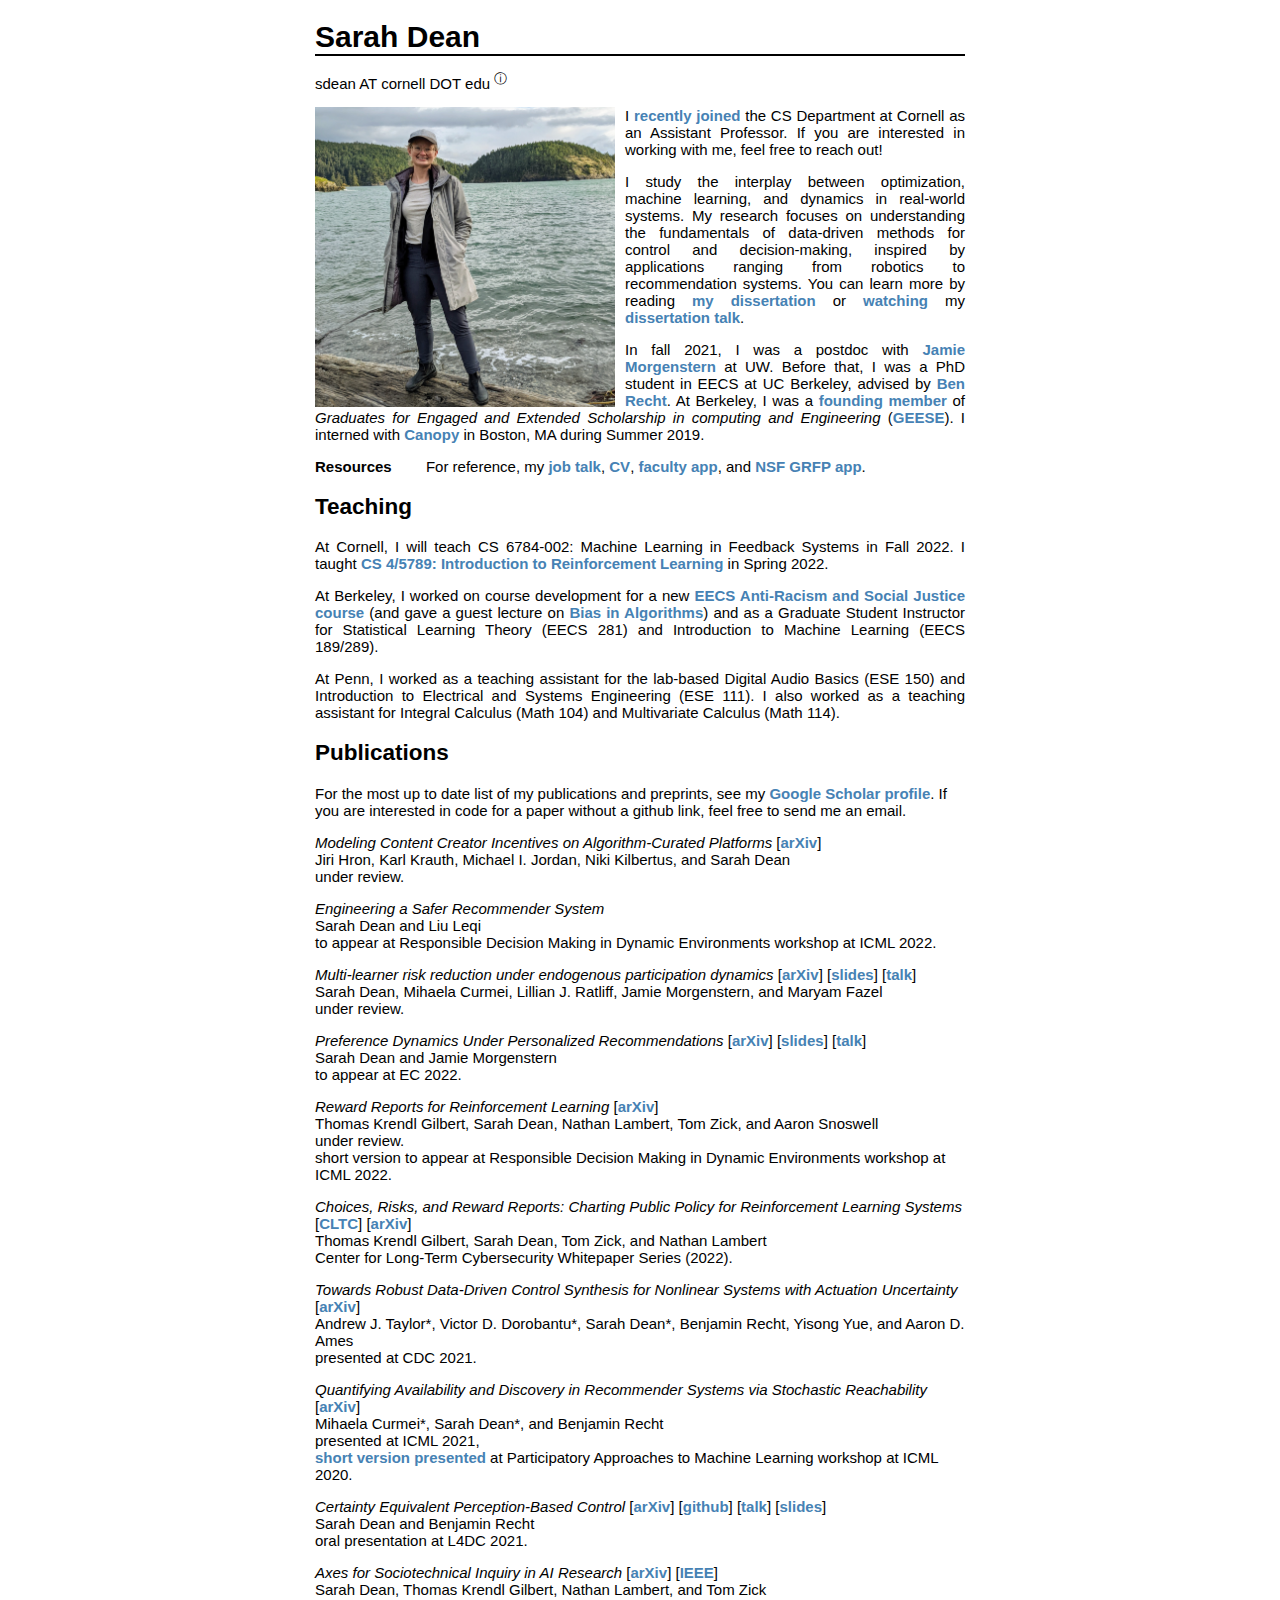
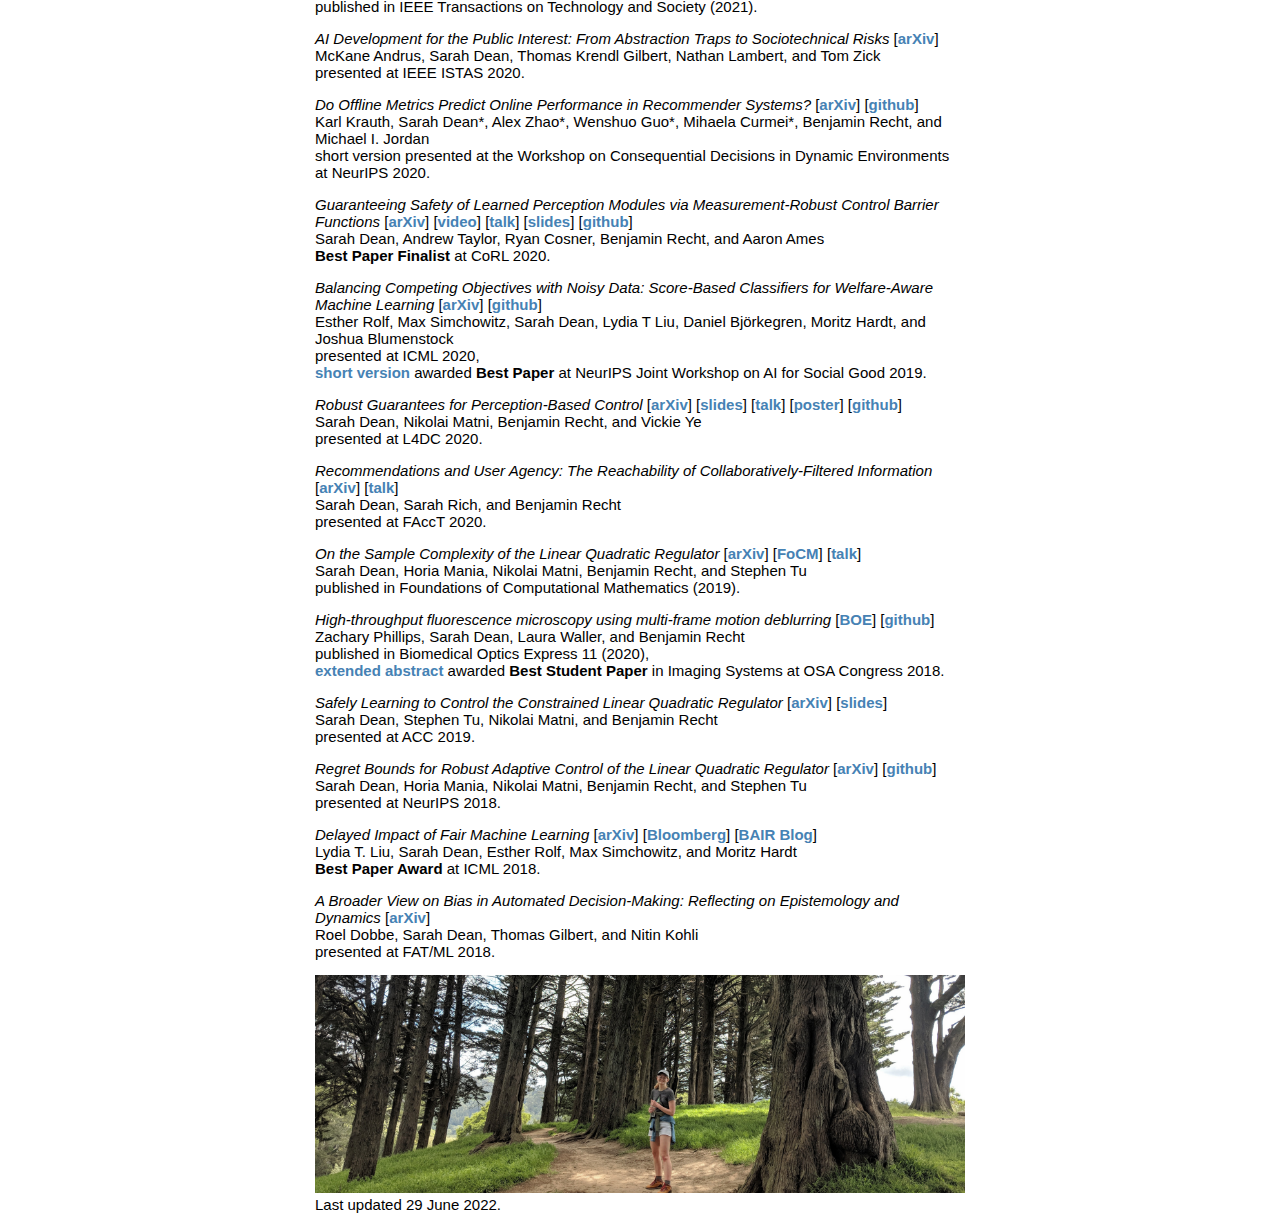
==== index.html @ b7eb43c3 "new papers" ====
<!DOCTYPE html>
<html>
<head>

     <link rel="stylesheet" media="screen" href="https://fontlibrary.org//face/muli" type="text/css"/> 


    <title>Sarah Dean</title>
    
    <style type="text/css">
	a, a:visited {
	    text-decoration: none;
	    color: #4682B4;
        font-weight: 600;
	}
    a:hover {
        text-decoration: underline;
        color: #4682B4;
        font-weight: 600;
    }
    a.footnote {
       text-decoration:none;
       color: black;
        font-weight: 400;
       -webkit-transition: all 1s ease;
       -moz-transition: all 1s ease;
       -o-transition: all 1s ease;
       transition: all 1s ease;
    } 

    a.footnote span {
       z-index: -1;
       opacity: 0;
       position: absolute;
       max-width: 300px;
       padding:3px 3px;
       border:1px solid black;
       background-color: white;
       -webkit-transition: all 1s ease;
       -moz-transition: all 1s ease;
       -o-transition: all 1s ease;
       transition: all 1s ease;
    }

    a.footnote:hover span {
       z-index: 9;
       opacity: 1;
       -webkit-transition: all 1s ease;
       -moz-transition: all 1s ease;
       -o-transition: all 1s ease;
       transition: all 1s ease;
    }


	body {
	    font-size: 15px;
	    font-family: 'MuliRegular', sans-serif;
	}
	#content {
        margin: auto;
        width: 100%;
        max-width: 650px;
        text-align:justify;
    }
    #content_research {
        margin: auto;
        width: 100%;
        max-width: 650px;
        text-align:left;
    }
	h1 {
	    text-align: left;
	    margin-bottom: 0px;
	}
	li {
	    margin-bottom: 5px;
	}
	img#me {
	    float: left;
	    margin-right: 10px;
	    height: 300px;
	}
	img#footer-image {
	    float: center;
	    width: 100%;
	}
	hr { 
    display: block;
    margin-top: 0px;
    margin-bottom: 0px;
    margin-left: auto;
    margin-right: auto;
    border-width: 1px;
    border-color: black;
    border-style: solid;
	}

    @media (prefers-color-scheme: dark) {
      body {
        color: #eee;
        background: #121212;
      }
      hr {
        border-color: white;
      }
    }
    </style>


</head>
<body>
    <div id="content">
	 <h1>Sarah Dean</h1>
	 <hr>
     <p>sdean AT cornell DOT edu <a class="footnote"><sup>&#9432;</sup><span>
            I can't guarantee a reply to every email. I do not have the capacity to supervise remote internships.
        </span></a>
     </p>
	<p> <img src="whidbey.jpg" id="me" alt="Sarah Dean" /> 
        I <a href="https://www.engineering.cornell.edu/spotlights/sarah-dean-understanding-fundamentals-data-driven-methods-control-and-decision-making" target="_blank">recently joined</a> the CS Department at Cornell as an Assistant Professor. If you are interested in working with me, feel free to reach out!
    </p>

    
    <p>I study the interplay between optimization, machine learning, and dynamics in real-world systems. My research focuses on understanding the fundamentals of data-driven methods for control and decision-making, inspired by applications ranging from robotics to recommendation systems.
    You can learn more by reading <a href="https://www2.eecs.berkeley.edu/Pubs/TechRpts/2021/EECS-2021-170.html" target="_blank">my dissertation</a> or <a href="https://www.youtube.com/watch?v=Snvo-nbASQ4" target="_blank">watching</a> my <a href="https://slides.com/sarahdean-2/dissertation-talk" target="_blank">dissertation talk</a>.
    </p>

    <p> In fall 2021, I was a postdoc with <a href="https://jamiemorgenstern.com/" target="_blank">Jamie Morgenstern</a> at UW.
    Before that, I was a PhD student in EECS at UC Berkeley,
    advised by <a href='https://people.eecs.berkeley.edu/~brecht/index.html' target="_blank">Ben Recht</a>. 
    At Berkeley, I was a <a href='https://medium.com/@roeldobbe/from-techno-optimism-to-techno-dystopia-time-to-redefine-what-it-means-to-be-in-tech-7d65a83939a' target="_blank">founding member</a> of <i>Graduates for Engaged and Extended Scholarship in computing and Engineering</i> (<a href='https://geesegraduates.org/' target="_blank">GEESE</a>).
    I interned with <a href="https://web.archive.org/web/20200808225958/https://canopy.cr/" target="_blank">Canopy</a> in Boston, MA during Summer 2019. 
    </p> 
    <!-- <p>
    When I'm not working or <a href='https://getpocket.com/@37apjTx7Ad9bTddS07gO699g94dcA776fvoa6ex63cp90Gi82133fTrFcdtVP055' target="_blank">reading</a>, I like to spend time pretending to be athletic outside: hiking, biking, swimming, sailing, skating, and cross country skiing.
    </p>   -->
    <p>
        <b>Resources</b>&ensp;&ensp;&ensp;&ensp; 
        For reference, my
        <a target="_blank" href="https://www.youtube.com/watch?v=OslDMMWU_zc">job talk</a>, 
        <a href='cv.pdf' target="_blank">CV</a>,
        <a href='https://drive.google.com/drive/folders/1OmLqbNQRFSPfOrz4xgzNSDQVpy3cvK23?usp=sharing' target="_blank">faculty app</a>,
        and
        <a href="https://drive.google.com/drive/folders/0B3t1xt1geROxOU1sY1dhNFZKc2c?resourcekey=0-1OoGpUS7TXykJyR8nYgGZA&usp=sharing" target="_blank">NSF GRFP app</a>.

    </p>
    </div>

    <div id="content">
    <h2>Teaching</h2>

    <p>At Cornell, I will teach CS 6784-002: Machine Learning in Feedback Systems in Fall 2022.
        I taught <a target="_blank" href="cs4789.html">CS 4/5789: Introduction to Reinforcement Learning</a> in Spring 2022.</p>

    <p>At Berkeley, I worked on course development for a new <a href='https://bcourses.berkeley.edu/courses/1503123' target="_blank">EECS Anti-Racism and Social Justice course</a> (and gave a guest lecture on <a target="_blank" href="https://slides.com/sarahdean-2/bias-in-algorithms">Bias in Algorithms</a>) and as a Graduate Student Instructor for Statistical Learning Theory (EECS 281) and Introduction to Machine Learning (EECS 189/289).</p>

    <p>At Penn, I worked as a teaching assistant for the lab-based Digital Audio Basics (ESE 150) and Introduction to Electrical and Systems Engineering (ESE 111). I also worked as a teaching assistant for Integral Calculus (Math 104) and Multivariate Calculus (Math 114).</p>
   
    </div>

    <div id="content_research">
    <h2>Publications</h2>

    <p>For the most up to date list of my publications and preprints, see my <a href='https://scholar.google.com/citations?user=xhKqjpYAAAAJ' target="_blank">Google Scholar profile</a>.
    If you are interested in code for a paper without a github link, feel free to send me an email.
    </p>

    <p>
        <i>Modeling Content Creator Incentives on Algorithm-Curated Platforms</i> [<a href='https://arxiv.org/abs/2206.13102' target="_blank">arXiv</a>]
        <br>
        Jiri Hron, Karl Krauth, Michael I. Jordan, Niki Kilbertus, and Sarah Dean<br>
        under review.
    </p>

    <p>
        <i>Engineering a Safer Recommender System</i> 
        <br>
        Sarah Dean and Liu Leqi<br>
        to appear at Responsible Decision Making in Dynamic Environments workshop at ICML 2022.
    </p>

    <p>
        <i>Multi-learner risk reduction under endogenous participation dynamics</i> [<a href='https://arxiv.org/abs/2206.02667' target="_blank">arXiv</a>] [<a href='https://slides.com/sarahdean-2/l4dc' target="_blank">slides</a>] [<a href='https://youtu.be/-VUjaIdDZ3w?t=10037' target="_blank">talk</a>]
        <br>
        Sarah Dean, Mihaela Curmei, Lillian J. Ratliff, Jamie Morgenstern, and Maryam Fazel<br>
        under review.
    </p>

    <p>
        <i>Preference Dynamics Under Personalized Recommendations</i> [<a href='https://arxiv.org/abs/2205.13026' target="_blank">arXiv</a>] [<a href='https://slides.com/sarahdean-2/l4dc' target="_blank">slides</a>] [<a href='https://youtu.be/-VUjaIdDZ3w?t=10037' target="_blank">talk</a>]

        <br>
        Sarah Dean and Jamie Morgenstern<br>
        to appear at EC 2022.<br>
    </p>

    <p>
        <i>Reward Reports for Reinforcement Learning</i> [<a href='https://arxiv.org/abs/2204.10817' target="_blank">arXiv</a>]
        <br>
        Thomas Krendl Gilbert, Sarah Dean, Nathan Lambert, Tom Zick, and Aaron Snoswell<br>
        under review.<br>
        short version to appear at Responsible Decision Making in Dynamic Environments workshop at ICML 2022.
    </p>

    <p>
        <i>Choices, Risks, and Reward Reports: Charting Public Policy for Reinforcement Learning Systems</i> [<a href='https://cltc.berkeley.edu/reward-reports/' target="_blank">CLTC</a>] [<a href='https://arxiv.org/abs/2202.05716' target="_blank">arXiv</a>]
        <br>
        Thomas Krendl Gilbert, Sarah Dean, Tom Zick, and Nathan Lambert<br>
        Center for Long-Term Cybersecurity Whitepaper Series (2022).
    </p>

    <p>
        <i>Towards Robust Data-Driven Control Synthesis for Nonlinear Systems with Actuation Uncertainty</i> [<a href='https://arxiv.org/abs/2011.10730' target="_blank">arXiv</a>]
        <br>
        Andrew J. Taylor*, Victor D. Dorobantu*, Sarah Dean*, Benjamin Recht, Yisong Yue, and Aaron D. Ames<br>
        presented at CDC 2021.
    </p>

    <p>
        <i>Quantifying Availability and Discovery in Recommender Systems via Stochastic Reachability</i>
        [<a href="https://arxiv.org/abs/2107.00833" target="_blank">arXiv</a>]
        <br>
        Mihaela Curmei*, Sarah Dean*, and Benjamin Recht<br>
        presented at ICML 2021,<br>
        <a href='https://people.eecs.berkeley.edu/~sarahdean/stochastic_reachability.pdf' target="_blank">short version</a> <a href='https://www.youtube.com/watch?v=HvtzvRW5fT8' target="_blank">presented</a> at Participatory Approaches to Machine Learning workshop at ICML 2020.
    </p>


    <p>
        <i>Certainty Equivalent Perception-Based Control</i>
        [<a href='https://arxiv.org/abs/2008.12332' target="_blank">arXiv</a>]
        [<a href='https://github.com/modestyachts/certainty_equiv_perception_control' target="_blank">github</a>]
        [<a href='https://youtu.be/SsmV2R63GWI?t=4032'>talk</a>]
        [<a href='https://slides.com/sarahdean-2/perception-based-control-l4dc' target="_blank">slides</a>]
        <br>
        Sarah Dean and Benjamin Recht<br>
        oral presentation at L4DC 2021.
    </p>


    <p>
        <i>Axes for Sociotechnical Inquiry in AI Research</i> [<a href='https://arxiv.org/abs/2105.06551' target="_blank">arXiv</a>] [<a href='https://ieeexplore.ieee.org/document/9406848' target="_blank">IEEE</a>]
        <br>
        Sarah Dean, Thomas Krendl Gilbert, Nathan Lambert, and Tom Zick<br>
        published in IEEE Transactions on Technology and Society (2021).
    </p>

    <p>
        <i>AI Development for the Public Interest: From Abstraction Traps to Sociotechnical Risks</i> [<a href='https://arxiv.org/abs/2102.04255' target="_blank">arXiv</a>]
        <br>
        McKane Andrus, Sarah Dean, Thomas Krendl Gilbert, Nathan Lambert, and Tom Zick<br>
        presented at IEEE ISTAS 2020.
    </p>

    <p>
        <i>Do Offline Metrics Predict Online Performance in Recommender Systems?</i>
        [<a href='https://arxiv.org/abs/2011.07931' target="_blank">arXiv</a>]
        [<a href='https://github.com/berkeley-reclab/RecLab' target="_blank">github</a>]
        <br>
        Karl Krauth, Sarah Dean*, Alex Zhao*, Wenshuo Guo*, Mihaela Curmei*, Benjamin Recht, and Michael I. Jordan<br>
        short version presented at the Workshop on Consequential Decisions in Dynamic Environments at NeurIPS 2020.
    </p>

    <p>
        <i>Guaranteeing Safety of Learned Perception Modules via Measurement-Robust Control Barrier Functions</i>
        [<a href='https://arxiv.org/abs/2010.16001' target="_blank">arXiv</a>]
        [<a href='https://www.youtube.com/watch?v=x7L6Sz2lxOA' target="_blank">video</a>]
        [<a href='https://youtu.be/ygzIT3NhAjM?t=22' target="_blank">talk</a>]
        [<a href='https://slides.com/sarahdean-2/mr-cbf' target="_blank">slides</a>]
        [<a href='https://github.com/rkcosner/cyberpod_sim_ros' target="_blank">github</a>]
        <br>
        Sarah Dean, Andrew Taylor, Ryan Cosner, Benjamin Recht, and Aaron Ames<br>
        <b>Best Paper Finalist</b> at CoRL 2020.
    </p>

    <p>
        <i>Balancing Competing Objectives with Noisy Data: Score-Based Classifiers for Welfare-Aware Machine Learning</i>
        [<a href='https://arxiv.org/abs/2003.06740' target="_blank">arXiv</a>]
        [<a href='https://github.com/estherrolf/multi-objective-impact' target="_blank">github</a>]<br>
        Esther Rolf, Max Simchowitz, Sarah Dean, Lydia T Liu, Daniel Bj&ouml;rkegren, Moritz Hardt, and Joshua Blumenstock<br>
        presented at ICML 2020,<br>
        <a href='https://aiforsocialgood.github.io/neurips2019/accepted/track1/pdfs/74_aisg_neurips2019.pdf' target="_blank">short version</a> awarded <b>Best Paper</b> at NeurIPS Joint Workshop on AI for Social Good 2019.
    </p>

    <p>
        <i>Robust Guarantees for Perception-Based Control</i>
        [<a href='https://arxiv.org/abs/1907.03680' target="_blank">arXiv</a>] 
        [<a href='https://laurentlessard.com/public/acc19_workshop/ACC19_sarah_dean.pdf' target="_blank">slides</a>]
        [<a href='https://www.youtube.com/watch?v=Lgka_EgCtnY' target="_blank">talk</a>]
        [<a href='https://people.eecs.berkeley.edu/~sarahdean/pbc_poster.pdf' target="_blank">poster</a>]
        [<a href='https://github.com/modestyachts/robust-control-from-vision' target="_blank">github</a>]
        <br>
        Sarah Dean, Nikolai Matni, Benjamin Recht, and Vickie Ye<br>
        presented at L4DC 2020.
    </p>

    <p>
        <i>Recommendations and User Agency: The Reachability of Collaboratively-Filtered Information</i>
        [<a href='https://arxiv.org/abs/1912.10068' target="_blank">arXiv</a>] [<a href='https://www.youtube.com/watch?v=B93qUouaZnw' target="_blank">talk</a>]
        <br>
        Sarah Dean, Sarah Rich, and Benjamin Recht<br>
        presented at FAccT 2020.
    </p>
        
    <p>
        <i>On the Sample Complexity of the Linear Quadratic Regulator</i> [<a href='https://arxiv.org/abs/1710.01688' target="_blank">arXiv</a>] [<a href='https://doi.org/10.1007/s10208-019-09426-y' target="_blank">FoCM</a>] 
       [<a href='https://www.youtube.com/watch?v=sa3jzjZ-3L4&feature=youtu.be' target="_blank">talk</a>] 
        <br> Sarah Dean, Horia Mania, Nikolai Matni, Benjamin Recht, and Stephen Tu
        <br> published in Foundations of Computational Mathematics (2019). </p>

    <p> <i> High-throughput fluorescence microscopy using multi-frame motion deblurring </i>[<a href='https://www.osapublishing.org/boe/abstract.cfm?uri=boe-11-1-281' target="_blank">BOE</a>]
        [<a href='https://github.com/zfphil/htdeblur' target="_blank">github</a>]
        <!-- <i>Optimal Path and Illumination Design for Multiframe Motion Deblurring</i>  -->
        <br>Zachary Phillips, Sarah Dean, Laura Waller, and Benjamin Recht
        <br>published in Biomedical Optics Express 11 (2020),
        <br><a href='https://www.osapublishing.org/abstract.cfm?URI=ISA-2018-ITu2B.4' target="_blank">extended abstract</a> awarded <b>Best Student Paper</b> in Imaging Systems at OSA Congress 2018.</p>


    <p>
        <i>Safely Learning to Control the Constrained Linear Quadratic Regulator</i>
        [<a href='https://arxiv.org/abs/1809.10121' target="_blank">arXiv</a>]
        [<a href='https://slides.com/sarahdean-2/safe-lqr-acc#/' target="_blank">slides</a>]
        <br>
        Sarah Dean, Stephen Tu, Nikolai Matni, and Benjamin Recht<br>
        presented at ACC 2019.
    </p>

    <p>
        <i>Regret Bounds for Robust Adaptive Control of the Linear Quadratic Regulator</i> 
        [<a href='https://arxiv.org/abs/1805.09388' target="_blank">arXiv</a>] 
        [<a href='https://github.com/modestyachts/robust-adaptive-lqr' target="_blank">github</a>] 
        <br> Sarah Dean, Horia Mania, Nikolai Matni, Benjamin Recht, and Stephen Tu

        <br> presented at NeurIPS 2018. </p>

    <p>
        <i>Delayed Impact of Fair Machine Learning</i> [<a href='https://arxiv.org/abs/1803.04383' target="_blank">arXiv</a>] [<a href='https://www.bloomberg.com/view/articles/2018-03-15/computer-algorithms-need-to-know-what-fair-means' target="_blank">Bloomberg</a>] [<a href='http://bair.berkeley.edu/blog/2018/05/17/delayed-impact/' target="_blank">BAIR Blog</a>]
        <br> Lydia T. Liu, Sarah Dean, Esther Rolf, Max Simchowitz, and Moritz Hardt 
        <br><b>Best Paper Award</b> at ICML 2018. </p>

    <p><i> A Broader View on Bias in Automated Decision-Making: Reflecting on Epistemology and Dynamics</i> [<a href='https://arxiv.org/abs/1807.00553' target="_blank">arXiv</a>]
        <br> Roel Dobbe, Sarah Dean, Thomas Gilbert, and Nitin Kohli
        <br> presented at FAT/ML 2018. </p>

    



    </div>
    <div id="content_research">
    <p><img src="trees.jpg" alt="a woman among giants" id="footer-image" />
    <br>Last updated 29 June 2022. </p>
    </div>
</body>
</html>
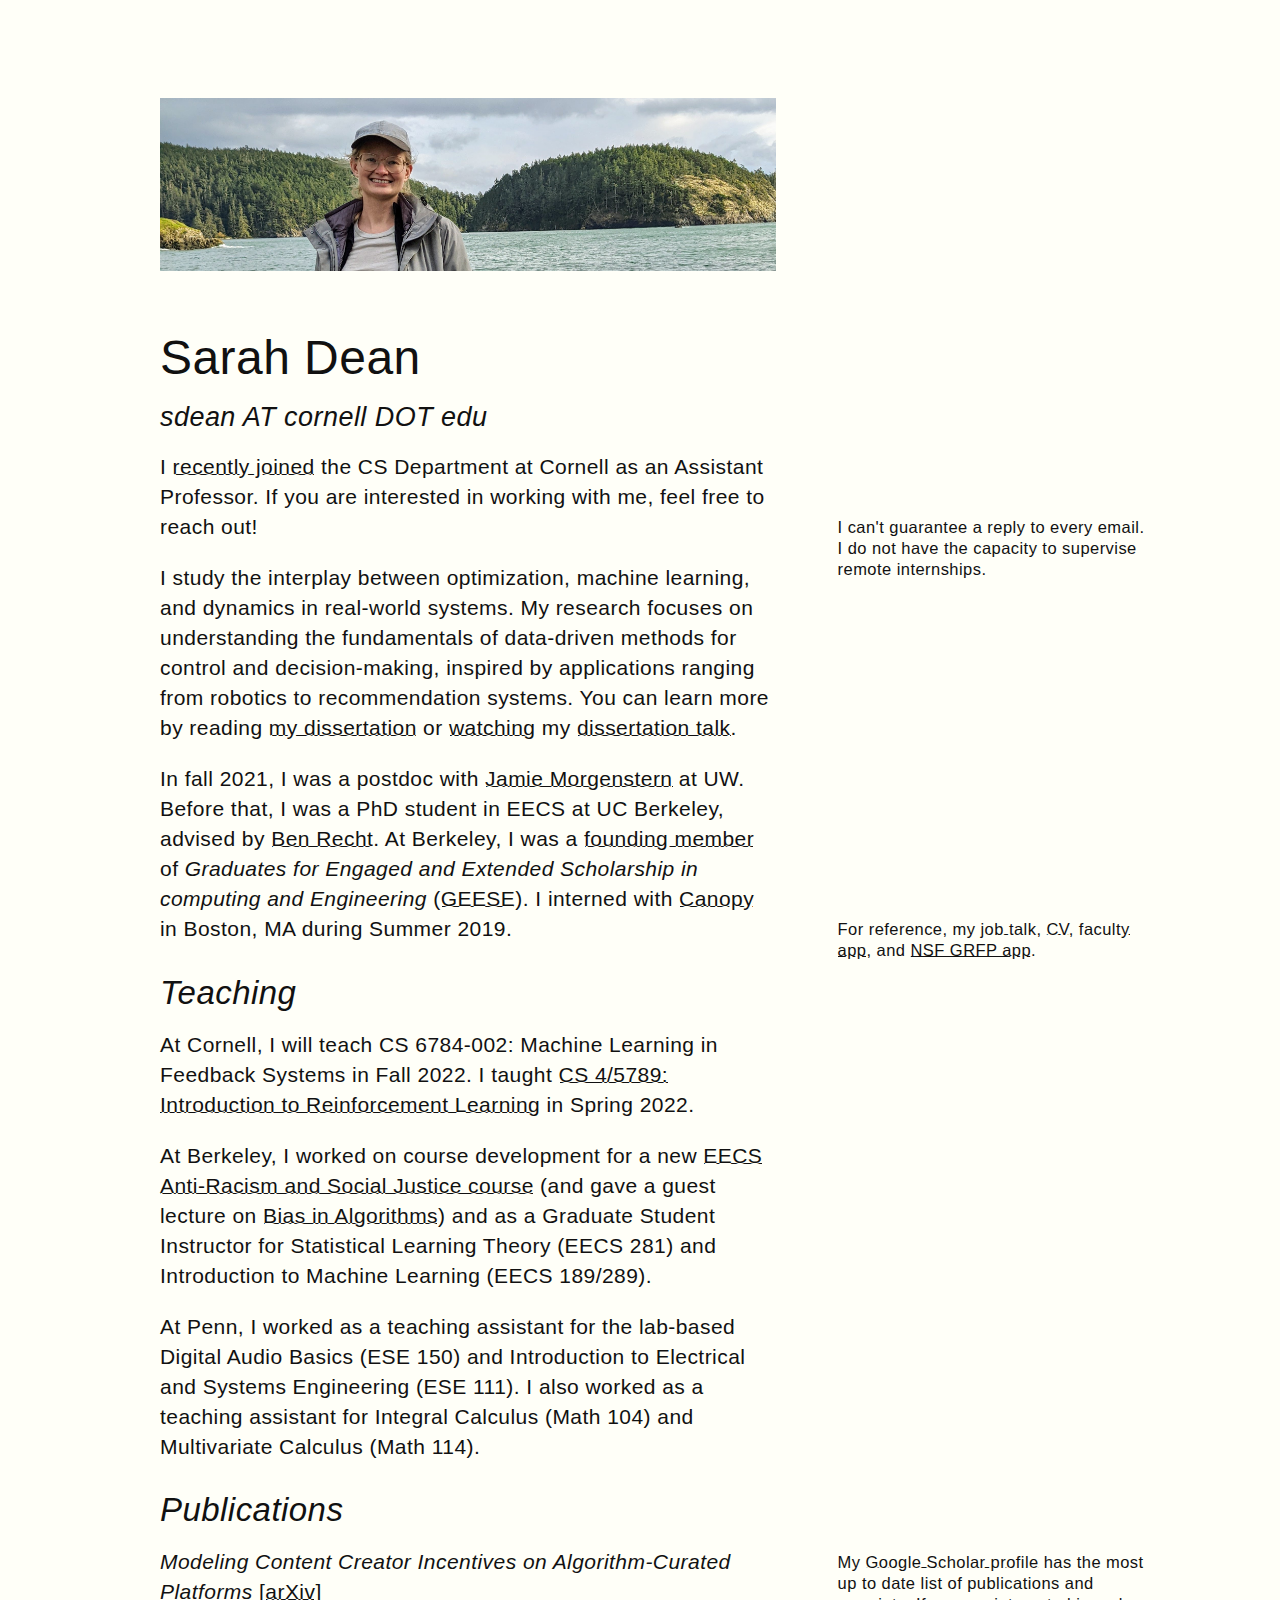
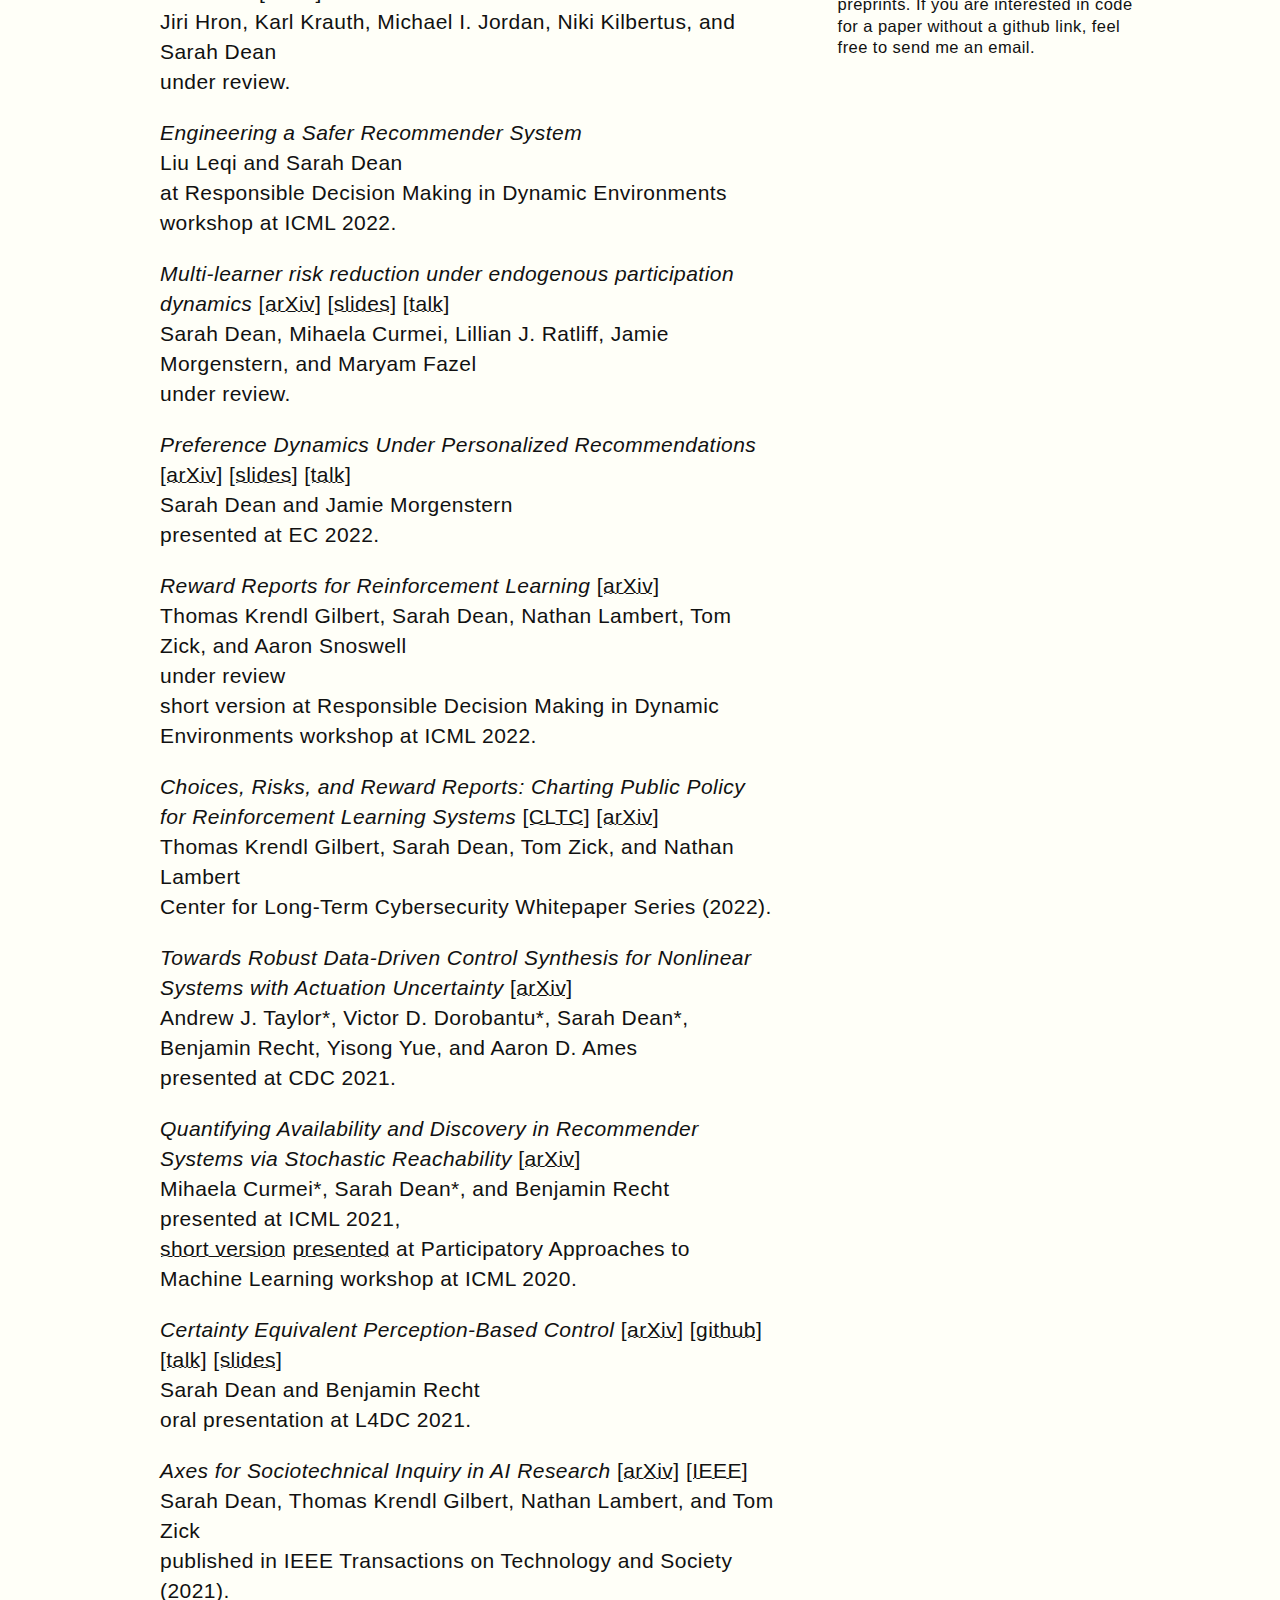
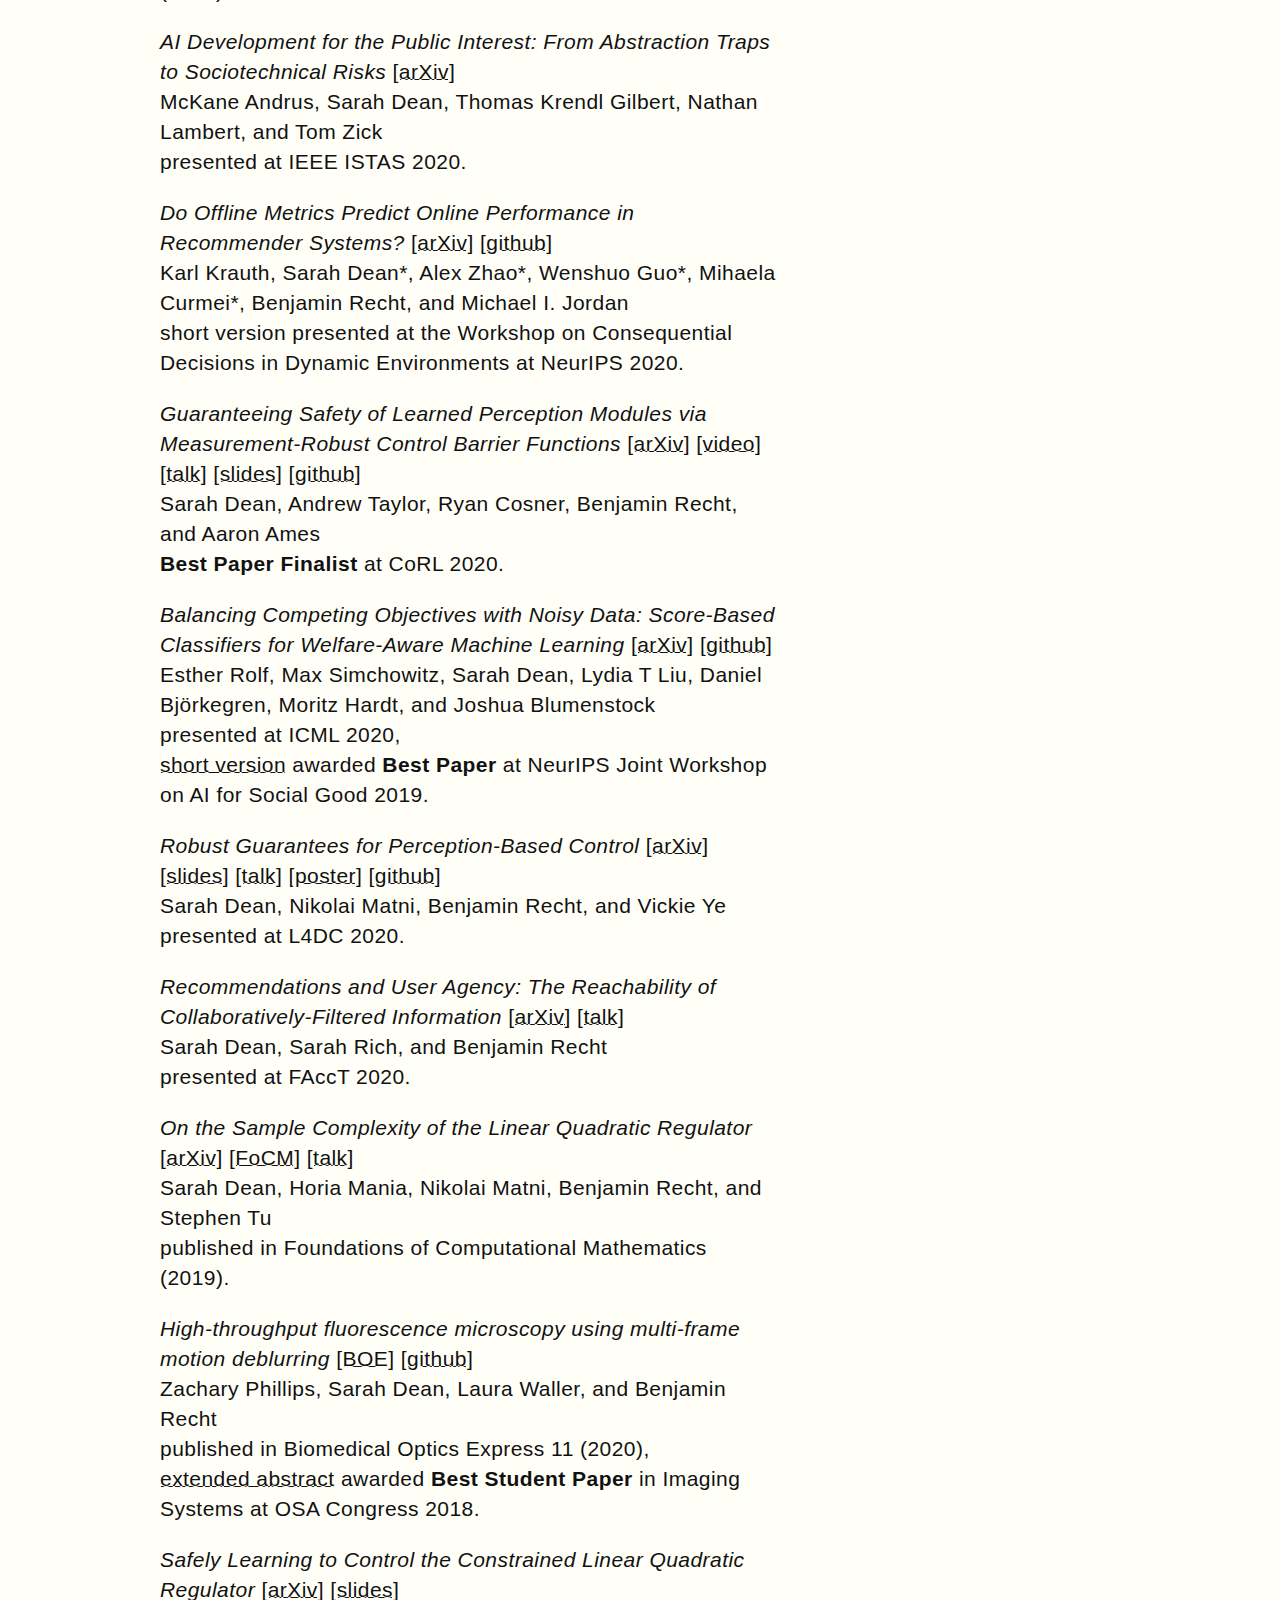
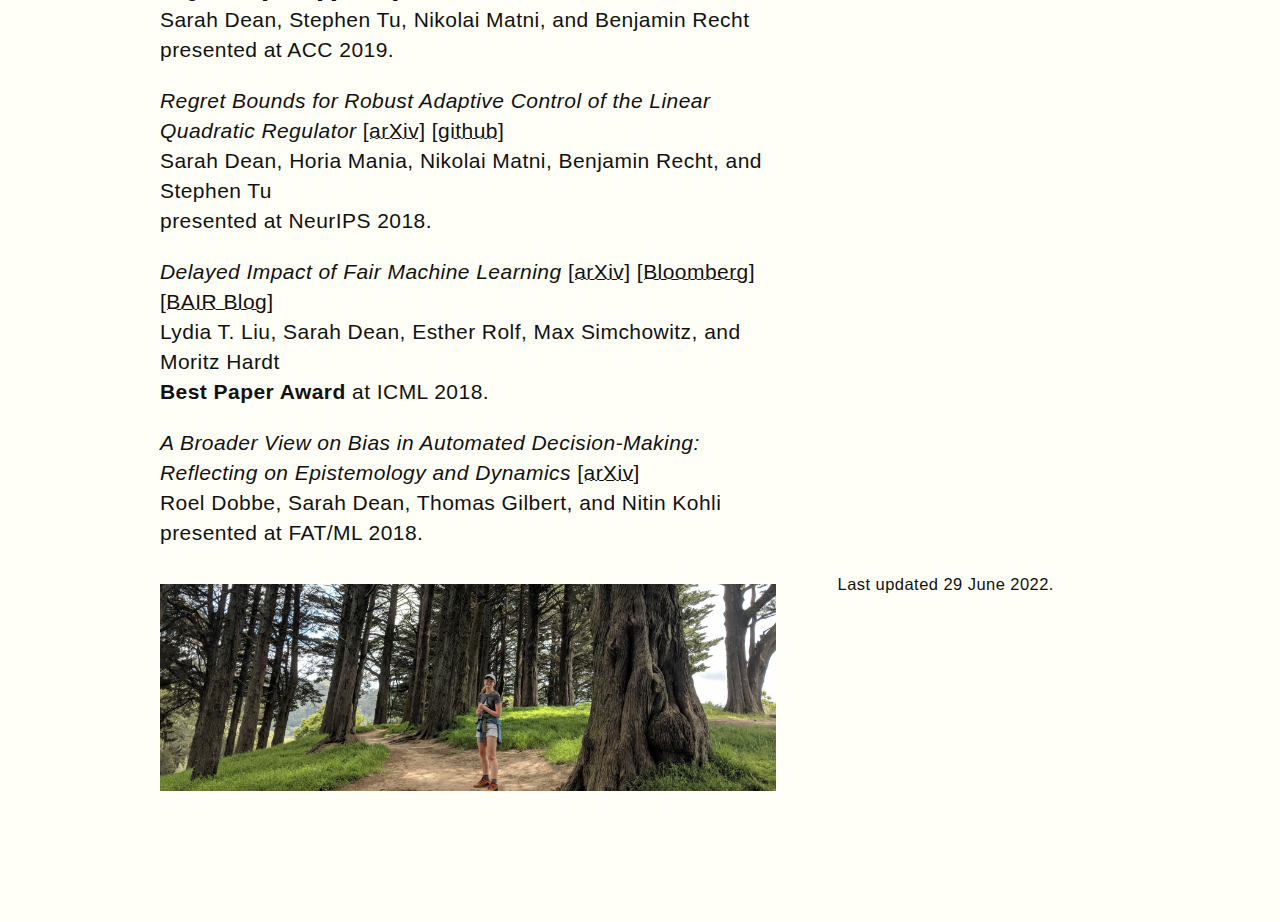
==== commit dc61c240: "new layout" ====
--- a/index.html
+++ b/index.html
@@ -3,125 +3,33 @@
 <html>
 <head>
 
-     <link rel="stylesheet" media="screen" href="https://fontlibrary.org//face/muli" type="text/css"/> 
+    <link rel="stylesheet" href="tufte.css"/>
 
 
     <title>Sarah Dean</title>
-    
-    <style type="text/css">
-	a, a:visited {
-	    text-decoration: none;
-	    color: #4682B4;
-        font-weight: 600;
-	}
-    a:hover {
-        text-decoration: underline;
-        color: #4682B4;
-        font-weight: 600;
-    }
-    a.footnote {
-       text-decoration:none;
-       color: black;
-        font-weight: 400;
-       -webkit-transition: all 1s ease;
-       -moz-transition: all 1s ease;
-       -o-transition: all 1s ease;
-       transition: all 1s ease;
-    } 
-
-    a.footnote span {
-       z-index: -1;
-       opacity: 0;
-       position: absolute;
-       max-width: 300px;
-       padding:3px 3px;
-       border:1px solid black;
-       background-color: white;
-       -webkit-transition: all 1s ease;
-       -moz-transition: all 1s ease;
-       -o-transition: all 1s ease;
-       transition: all 1s ease;
-    }
-
-    a.footnote:hover span {
-       z-index: 9;
-       opacity: 1;
-       -webkit-transition: all 1s ease;
-       -moz-transition: all 1s ease;
-       -o-transition: all 1s ease;
-       transition: all 1s ease;
-    }
-
-
-	body {
-	    font-size: 15px;
-	    font-family: 'MuliRegular', sans-serif;
-	}
-	#content {
-        margin: auto;
-        width: 100%;
-        max-width: 650px;
-        text-align:justify;
-    }
-    #content_research {
-        margin: auto;
-        width: 100%;
-        max-width: 650px;
-        text-align:left;
-    }
-	h1 {
-	    text-align: left;
-	    margin-bottom: 0px;
-	}
-	li {
-	    margin-bottom: 5px;
-	}
-	img#me {
-	    float: left;
-	    margin-right: 10px;
-	    height: 300px;
-	}
-	img#footer-image {
-	    float: center;
-	    width: 100%;
-	}
-	hr { 
-    display: block;
-    margin-top: 0px;
-    margin-bottom: 0px;
-    margin-left: auto;
-    margin-right: auto;
-    border-width: 1px;
-    border-color: black;
-    border-style: solid;
-	}
-
-    @media (prefers-color-scheme: dark) {
-      body {
-        color: #eee;
-        background: #121212;
-      }
-      hr {
-        border-color: white;
-      }
-    }
-    </style>
-
 
 </head>
-<body>
-    <div id="content">
+<body><article class=sans>
+    <section>
+            <figure>
+          <img src="whidbey_croph.jpg" alt="Sarah Dean"/>
+    </figure> 
 	 <h1>Sarah Dean</h1>
-	 <hr>
-     <p>sdean AT cornell DOT edu <a class="footnote"><sup>&#9432;</sup><span>
-            I can't guarantee a reply to every email. I do not have the capacity to supervise remote internships.
-        </span></a>
+	 <!-- <hr> -->
+     <p class="subtitle">sdean AT cornell DOT edu          
      </p>
-	<p> <img src="whidbey.jpg" id="me" alt="Sarah Dean" /> 
+
+	<p> 
+        <!-- <img src="whidbey.jpg" id="me" alt="Sarah Dean" />  -->
         I <a href="https://www.engineering.cornell.edu/spotlights/sarah-dean-understanding-fundamentals-data-driven-methods-control-and-decision-making" target="_blank">recently joined</a> the CS Department at Cornell as an Assistant Professor. If you are interested in working with me, feel free to reach out!
-    </p>
-
-    
+        <label for="mn-email" class="margin-toggle">&#9432;</label>
+        <input type="checkbox" id="mn-email" class="margin-toggle"/>
+        <span class="marginnote">
+          I can't guarantee a reply to every email. I do not have the capacity to supervise remote internships.
+        </span>  
+    </p>
+
+   
     <p>I study the interplay between optimization, machine learning, and dynamics in real-world systems. My research focuses on understanding the fundamentals of data-driven methods for control and decision-making, inspired by applications ranging from robotics to recommendation systems.
     You can learn more by reading <a href="https://www2.eecs.berkeley.edu/Pubs/TechRpts/2021/EECS-2021-170.html" target="_blank">my dissertation</a> or <a href="https://www.youtube.com/watch?v=Snvo-nbASQ4" target="_blank">watching</a> my <a href="https://slides.com/sarahdean-2/dissertation-talk" target="_blank">dissertation talk</a>.
     </p>
@@ -131,23 +39,24 @@
     advised by <a href='https://people.eecs.berkeley.edu/~brecht/index.html' target="_blank">Ben Recht</a>. 
     At Berkeley, I was a <a href='https://medium.com/@roeldobbe/from-techno-optimism-to-techno-dystopia-time-to-redefine-what-it-means-to-be-in-tech-7d65a83939a' target="_blank">founding member</a> of <i>Graduates for Engaged and Extended Scholarship in computing and Engineering</i> (<a href='https://geesegraduates.org/' target="_blank">GEESE</a>).
     I interned with <a href="https://web.archive.org/web/20200808225958/https://canopy.cr/" target="_blank">Canopy</a> in Boston, MA during Summer 2019. 
-    </p> 
-    <!-- <p>
-    When I'm not working or <a href='https://getpocket.com/@37apjTx7Ad9bTddS07gO699g94dcA776fvoa6ex63cp90Gi82133fTrFcdtVP055' target="_blank">reading</a>, I like to spend time pretending to be athletic outside: hiking, biking, swimming, sailing, skating, and cross country skiing.
-    </p>   -->
-    <p>
-        <b>Resources</b>&ensp;&ensp;&ensp;&ensp; 
-        For reference, my
+    <label for="mn-res" class="margin-toggle">&#9432;</label>
+    <input type="checkbox" id="mn-res" class="margin-toggle"/>
+        <span class="marginnote">
+          For reference, my
         <a target="_blank" href="https://www.youtube.com/watch?v=OslDMMWU_zc">job talk</a>, 
         <a href='cv.pdf' target="_blank">CV</a>,
         <a href='https://drive.google.com/drive/folders/1OmLqbNQRFSPfOrz4xgzNSDQVpy3cvK23?usp=sharing' target="_blank">faculty app</a>,
         and
         <a href="https://drive.google.com/drive/folders/0B3t1xt1geROxOU1sY1dhNFZKc2c?resourcekey=0-1OoGpUS7TXykJyR8nYgGZA&usp=sharing" target="_blank">NSF GRFP app</a>.
-
-    </p>
-    </div>
-
-    <div id="content">
+        </span> 
+    </p> 
+
+    <!-- <p>
+    When I'm not working or <a href='https://getpocket.com/@37apjTx7Ad9bTddS07gO699g94dcA776fvoa6ex63cp90Gi82133fTrFcdtVP055' target="_blank">reading</a>, I like to spend time pretending to be athletic outside: hiking, biking, swimming, sailing, skating, and cross country skiing.
+    </p>   -->
+
+
+
     <h2>Teaching</h2>
 
     <p>At Cornell, I will teach CS 6784-002: Machine Learning in Feedback Systems in Fall 2022.
@@ -157,14 +66,15 @@
 
     <p>At Penn, I worked as a teaching assistant for the lab-based Digital Audio Basics (ESE 150) and Introduction to Electrical and Systems Engineering (ESE 111). I also worked as a teaching assistant for Integral Calculus (Math 104) and Multivariate Calculus (Math 114).</p>
    
-    </div>
-
-    <div id="content_research">
     <h2>Publications</h2>
 
-    <p>For the most up to date list of my publications and preprints, see my <a href='https://scholar.google.com/citations?user=xhKqjpYAAAAJ' target="_blank">Google Scholar profile</a>.
+    <p>
+    <label for="mn-pub" class="margin-toggle">&#9432;</label>
+    <input type="checkbox" id="mn-pub" class="margin-toggle"/>
+    <span class="marginnote">
+        My <a href='https://scholar.google.com/citations?hl=en&user=xhKqjpYAAAAJ&view_op=list_works&sortby=pubdate' target="_blank">Google Scholar profile</a> has the most up to date list of publications and preprints.
     If you are interested in code for a paper without a github link, feel free to send me an email.
-    </p>
+    </span> </p>
 
     <p>
         <i>Modeling Content Creator Incentives on Algorithm-Curated Platforms</i> [<a href='https://arxiv.org/abs/2206.13102' target="_blank">arXiv</a>]
@@ -176,8 +86,8 @@
     <p>
         <i>Engineering a Safer Recommender System</i> 
         <br>
-        Sarah Dean and Liu Leqi<br>
-        to appear at Responsible Decision Making in Dynamic Environments workshop at ICML 2022.
+        Liu Leqi and Sarah Dean<br>
+        at Responsible Decision Making in Dynamic Environments workshop at ICML 2022.
     </p>
 
     <p>
@@ -192,15 +102,15 @@
 
         <br>
         Sarah Dean and Jamie Morgenstern<br>
-        to appear at EC 2022.<br>
+        presented at EC 2022.<br>
     </p>
 
     <p>
         <i>Reward Reports for Reinforcement Learning</i> [<a href='https://arxiv.org/abs/2204.10817' target="_blank">arXiv</a>]
         <br>
         Thomas Krendl Gilbert, Sarah Dean, Nathan Lambert, Tom Zick, and Aaron Snoswell<br>
-        under review.<br>
-        short version to appear at Responsible Decision Making in Dynamic Environments workshop at ICML 2022.
+        under review<br>
+        short version at Responsible Decision Making in Dynamic Environments workshop at ICML 2022.
     </p>
 
     <p>
@@ -342,16 +252,17 @@
     <p><i> A Broader View on Bias in Automated Decision-Making: Reflecting on Epistemology and Dynamics</i> [<a href='https://arxiv.org/abs/1807.00553' target="_blank">arXiv</a>]
         <br> Roel Dobbe, Sarah Dean, Thomas Gilbert, and Nitin Kohli
         <br> presented at FAT/ML 2018. </p>
-
-    
-
-
-
-    </div>
-    <div id="content_research">
-    <p><img src="trees.jpg" alt="a woman among giants" id="footer-image" />
-    <br>Last updated 29 June 2022. </p>
-    </div>
-</body>
+    <p>    
+    <label for="mn-update" class="margin-toggle">&#9432;</label>
+    <input type="checkbox" id="mn-update" class="margin-toggle"/>
+    <span class="marginnote">
+     Last updated 29 June 2022. 
+    </span>  
+    </p>
+
+    </section>
+    <figure><img src="trees.jpg" alt="a woman among giants" /></figure>
+    <!-- <br>Last updated 29 June 2022. </p> -->
+</article></body>
 </html>
 
--- a/tufte.css
+++ b/tufte.css
@@ -0,0 +1,448 @@
+@charset "UTF-8";
+
+/* Tufte CSS styles */
+html {
+    font-size: 15px;
+}
+
+body {
+    width: 87.5%;
+    margin-left: auto;
+    margin-right: auto;
+    padding-left: 12.5%;
+    font-family: Palatino, "Palatino Linotype", "Palatino LT STD", "Book Antiqua", Georgia, serif;
+    background-color: #fffff8;
+    color: #111;
+    max-width: 1400px;
+    counter-reset: sidenote-counter;
+}
+
+/* Adds dark mode */
+@media (prefers-color-scheme: dark) {
+    body {
+        background-color: #151515;
+        color: #ddd;
+    }
+}
+
+h1 {
+    font-weight: 400;
+    margin-top: 4rem;
+    margin-bottom: 1.5rem;
+    font-size: 3.2rem;
+    line-height: 1;
+}
+
+h2 {
+    font-style: italic;
+    font-weight: 400;
+    margin-top: 2.1rem;
+    margin-bottom: 1.4rem;
+    font-size: 2.2rem;
+    line-height: 1;
+}
+
+h3 {
+    font-style: italic;
+    font-weight: 400;
+    font-size: 1.7rem;
+    margin-top: 2rem;
+    margin-bottom: 1.4rem;
+    line-height: 1;
+}
+
+hr {
+    display: block;
+    height: 1px;
+    width: 55%;
+    border: 0;
+    border-top: 1px solid #ccc;
+    margin: 1em 0;
+    padding: 0;
+}
+
+p.subtitle {
+    font-style: italic;
+    margin-top: 1rem;
+    margin-bottom: 1rem;
+    font-size: 1.8rem;
+    display: block;
+    line-height: 1;
+}
+
+.numeral {
+    font-family: et-book-roman-old-style;
+}
+
+.danger {
+    color: red;
+}
+
+article {
+    padding: 5rem 0rem;
+}
+
+section {
+    padding-top: 1rem;
+    padding-bottom: 1rem;
+}
+
+p,
+dl,
+ol,
+ul {
+    font-size: 1.4rem;
+    line-height: 2rem;
+}
+
+p {
+    margin-top: 1.4rem;
+    margin-bottom: 1.4rem;
+    padding-right: 0;
+    vertical-align: baseline;
+}
+
+/* Chapter Epigraphs */
+div.epigraph {
+    margin: 5em 0;
+}
+
+div.epigraph > blockquote {
+    margin-top: 3em;
+    margin-bottom: 3em;
+}
+
+div.epigraph > blockquote,
+div.epigraph > blockquote > p {
+    font-style: italic;
+}
+
+div.epigraph > blockquote > footer {
+    font-style: normal;
+}
+
+div.epigraph > blockquote > footer > cite {
+    font-style: italic;
+}
+/* end chapter epigraphs styles */
+
+blockquote {
+    font-size: 1.4rem;
+}
+
+blockquote p {
+    width: 55%;
+    margin-right: 40px;
+}
+
+blockquote footer {
+    width: 55%;
+    font-size: 1.1rem;
+    text-align: right;
+}
+
+section > p,
+section > footer,
+section > table {
+    width: 55%;
+}
+
+/* 50 + 5 == 55, to be the same width as paragraph */
+section > dl,
+section > ol,
+section > ul {
+    width: 50%;
+    -webkit-padding-start: 5%;
+}
+
+dt:not(:first-child),
+li:not(:first-child) {
+    margin-top: 0.25rem;
+}
+
+figure {
+    padding: 0;
+    border: 0;
+    font-size: 100%;
+    font: inherit;
+    vertical-align: baseline;
+    max-width: 55%;
+    -webkit-margin-start: 0;
+    -webkit-margin-end: 0;
+    margin: 0 0 3em 0;
+}
+
+figcaption {
+    float: right;
+    clear: right;
+    margin-top: 0;
+    margin-bottom: 0;
+    font-size: 1.1rem;
+    line-height: 1.6;
+    vertical-align: baseline;
+    position: relative;
+    max-width: 40%;
+}
+
+figure.fullwidth figcaption {
+    margin-right: 24%;
+}
+
+/* Links: replicate underline that clears descenders */
+a:link,
+a:visited {
+    color: inherit;
+    /*color: #4682B4;*/
+}
+
+.no-tufte-underline:link {
+    background: unset;
+    text-shadow: unset;
+}
+
+a:link, .tufte-underline, .hover-tufte-underline:hover {
+    text-decoration: none;
+    background: -webkit-linear-gradient(#fffff8, #fffff8), -webkit-linear-gradient(#fffff8, #fffff8), -webkit-linear-gradient(currentColor, currentColor);
+    background: linear-gradient(#fffff8, #fffff8), linear-gradient(#fffff8, #fffff8), linear-gradient(currentColor, currentColor);
+    -webkit-background-size: 0.05em 1px, 0.05em 1px, 1px 1px;
+    -moz-background-size: 0.05em 1px, 0.05em 1px, 1px 1px;
+    background-size: 0.05em 1px, 0.05em 1px, 1px 1px;
+    background-repeat: no-repeat, no-repeat, repeat-x;
+    text-shadow: 0.03em 0 #fffff8, -0.03em 0 #fffff8, 0 0.03em #fffff8, 0 -0.03em #fffff8, 0.06em 0 #fffff8, -0.06em 0 #fffff8, 0.09em 0 #fffff8, -0.09em 0 #fffff8, 0.12em 0 #fffff8, -0.12em 0 #fffff8, 0.15em 0 #fffff8, -0.15em 0 #fffff8;
+    background-position: 0% 93%, 100% 93%, 0% 93%;
+}
+
+@media screen and (-webkit-min-device-pixel-ratio: 0) {
+    a:link, .tufte-underline, .hover-tufte-underline:hover {
+        background-position-y: 87%, 87%, 87%;
+    }
+}
+
+/* Adds dark mode */
+@media (prefers-color-scheme: dark) {
+    a:link, .tufte-underline, .hover-tufte-underline:hover {
+        text-shadow: 0.03em 0 #151515, -0.03em 0 #151515, 0 0.03em #151515, 0 -0.03em #151515, 0.06em 0 #151515, -0.06em 0 #151515, 0.09em 0 #151515, -0.09em 0 #151515, 0.12em 0 #151515, -0.12em 0 #151515, 0.15em 0 #151515, -0.15em 0 #151515;
+    }
+}
+
+a:link::selection,
+a:link::-moz-selection {
+    text-shadow: 0.03em 0 #b4d5fe, -0.03em 0 #b4d5fe, 0 0.03em #b4d5fe, 0 -0.03em #b4d5fe, 0.06em 0 #b4d5fe, -0.06em 0 #b4d5fe, 0.09em 0 #b4d5fe, -0.09em 0 #b4d5fe, 0.12em 0 #b4d5fe, -0.12em 0 #b4d5fe, 0.15em 0 #b4d5fe, -0.15em 0 #b4d5fe;
+    background: #b4d5fe;
+}
+
+/* Sidenotes, margin notes, figures, captions */
+img {
+    max-width: 100%;
+}
+
+.sidenote,
+.marginnote {
+    float: right;
+    clear: right;
+    margin-right: -60%;
+    width: 50%;
+    margin-top: 0.3rem;
+    margin-bottom: 0;
+    font-size: 1.1rem;
+    line-height: 1.3;
+    vertical-align: baseline;
+    position: relative;
+}
+
+.sidenote-number {
+    counter-increment: sidenote-counter;
+}
+
+.sidenote-number:after,
+.sidenote:before {
+    font-family: et-book-roman-old-style;
+    position: relative;
+    vertical-align: baseline;
+}
+
+.sidenote-number:after {
+    content: counter(sidenote-counter);
+    font-size: 1rem;
+    top: -0.5rem;
+    left: 0.1rem;
+}
+
+.sidenote:before {
+    content: counter(sidenote-counter) " ";
+    font-size: 1rem;
+    top: -0.5rem;
+}
+
+blockquote .sidenote,
+blockquote .marginnote {
+    margin-right: -82%;
+    min-width: 59%;
+    text-align: left;
+}
+
+div.fullwidth,
+table.fullwidth {
+    width: 100%;
+}
+
+div.table-wrapper {
+    overflow-x: auto;
+    font-family: "Trebuchet MS", "Gill Sans", "Gill Sans MT", sans-serif;
+}
+
+.sans {
+    font-family: "Gill Sans", "Gill Sans MT", Calibri, sans-serif;
+    letter-spacing: .03em;
+}
+
+code, pre > code {
+    font-family: Consolas, "Liberation Mono", Menlo, Courier, monospace;
+    font-size: 1.0rem;
+    line-height: 1.42;
+    -webkit-text-size-adjust: 100%; /* Prevent adjustments of font size after orientation changes in iOS. See https://github.com/edwardtufte/tufte-css/issues/81#issuecomment-261953409 */
+}
+
+.sans > code {
+    font-size: 1.2rem;
+}
+
+h1 > code,
+h2 > code,
+h3 > code {
+    font-size: 0.80em;
+}
+
+.marginnote > code,
+.sidenote > code {
+    font-size: 1rem;
+}
+
+pre > code {
+    font-size: 0.9rem;
+    width: 52.5%;
+    margin-left: 2.5%;
+    overflow-x: auto;
+    display: block;
+}
+
+pre.fullwidth > code {
+    width: 90%;
+}
+
+.fullwidth {
+    max-width: 90%;
+    clear:both;
+}
+
+span.newthought {
+    font-variant: small-caps;
+    font-size: 1.2em;
+}
+
+input.margin-toggle {
+    display: none;
+}
+
+label.sidenote-number {
+    display: inline-block;
+    max-height: 2rem; /* should be less than or equal to paragraph line-height */
+}
+
+label.margin-toggle:not(.sidenote-number) {
+    display: none;
+}
+
+.iframe-wrapper {
+    position: relative;
+    padding-bottom: 56.25%; /* 16:9 */
+    padding-top: 25px;
+    height: 0;
+}
+
+.iframe-wrapper iframe {
+    position: absolute;
+    top: 0;
+    left: 0;
+    width: 100%;
+    height: 100%;
+}
+
+@media (max-width: 760px) {
+    body {
+        width: 84%;
+        padding-left: 8%;
+        padding-right: 8%;
+    }
+
+    hr,
+    section > p,
+    section > footer,
+    section > table {
+        width: 100%;
+    }
+
+    pre > code {
+        width: 97%;
+    }
+
+    section > dl,
+    section > ol,
+    section > ul {
+        width: 90%;
+    }
+
+    figure {
+        max-width: 90%;
+    }
+
+    figcaption,
+    figure.fullwidth figcaption {
+        margin-right: 0%;
+        max-width: none;
+    }
+
+    blockquote {
+        margin-left: 1.5em;
+        margin-right: 0em;
+    }
+
+    blockquote p,
+    blockquote footer {
+        width: 100%;
+    }
+
+    label.margin-toggle:not(.sidenote-number) {
+        display: inline;
+    }
+
+    .sidenote,
+    .marginnote {
+        display: none;
+    }
+
+    .margin-toggle:checked + .sidenote,
+    .margin-toggle:checked + .marginnote {
+        display: block;
+        float: left;
+        left: 1rem;
+        clear: both;
+        width: 95%;
+        margin: 1rem 2.5%;
+        vertical-align: baseline;
+        position: relative;
+    }
+
+    label {
+        cursor: pointer;
+    }
+
+    div.table-wrapper,
+    table {
+        width: 85%;
+    }
+
+    img {
+        width: 100%;
+    }
+}
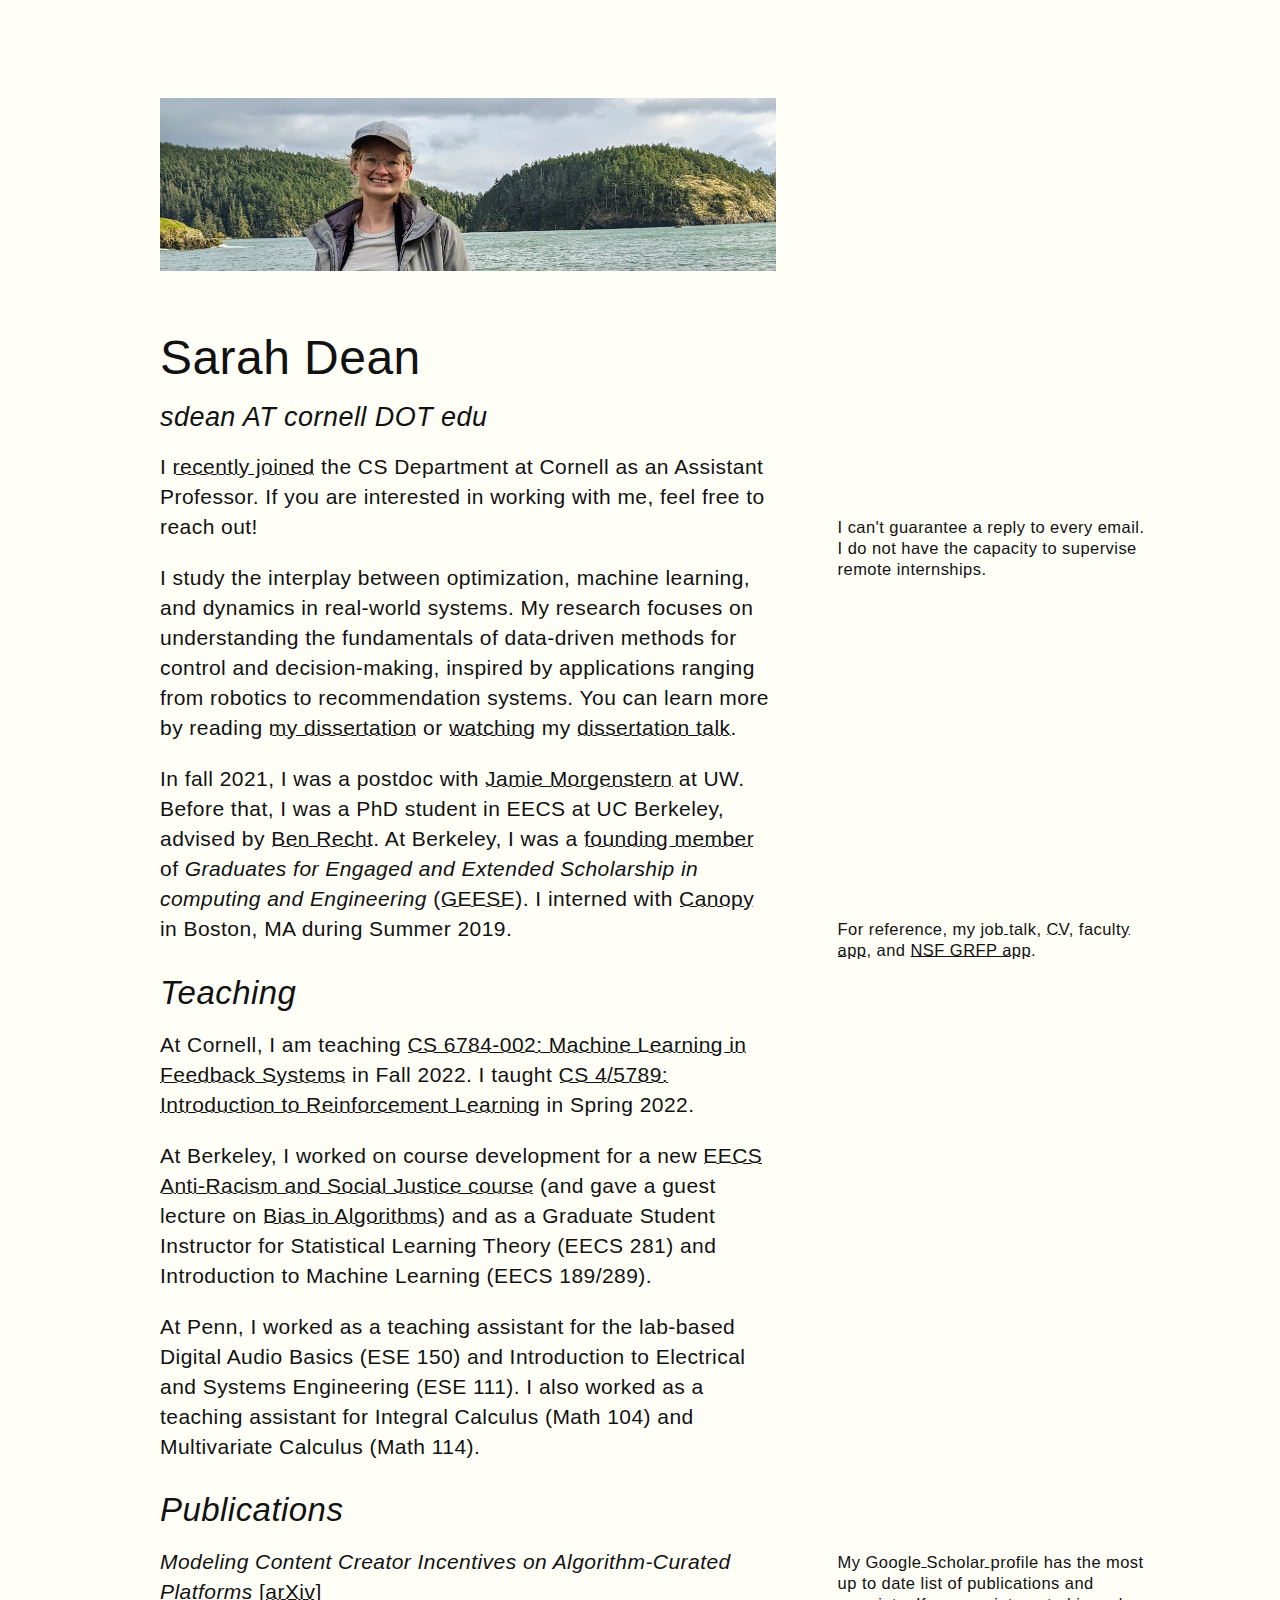
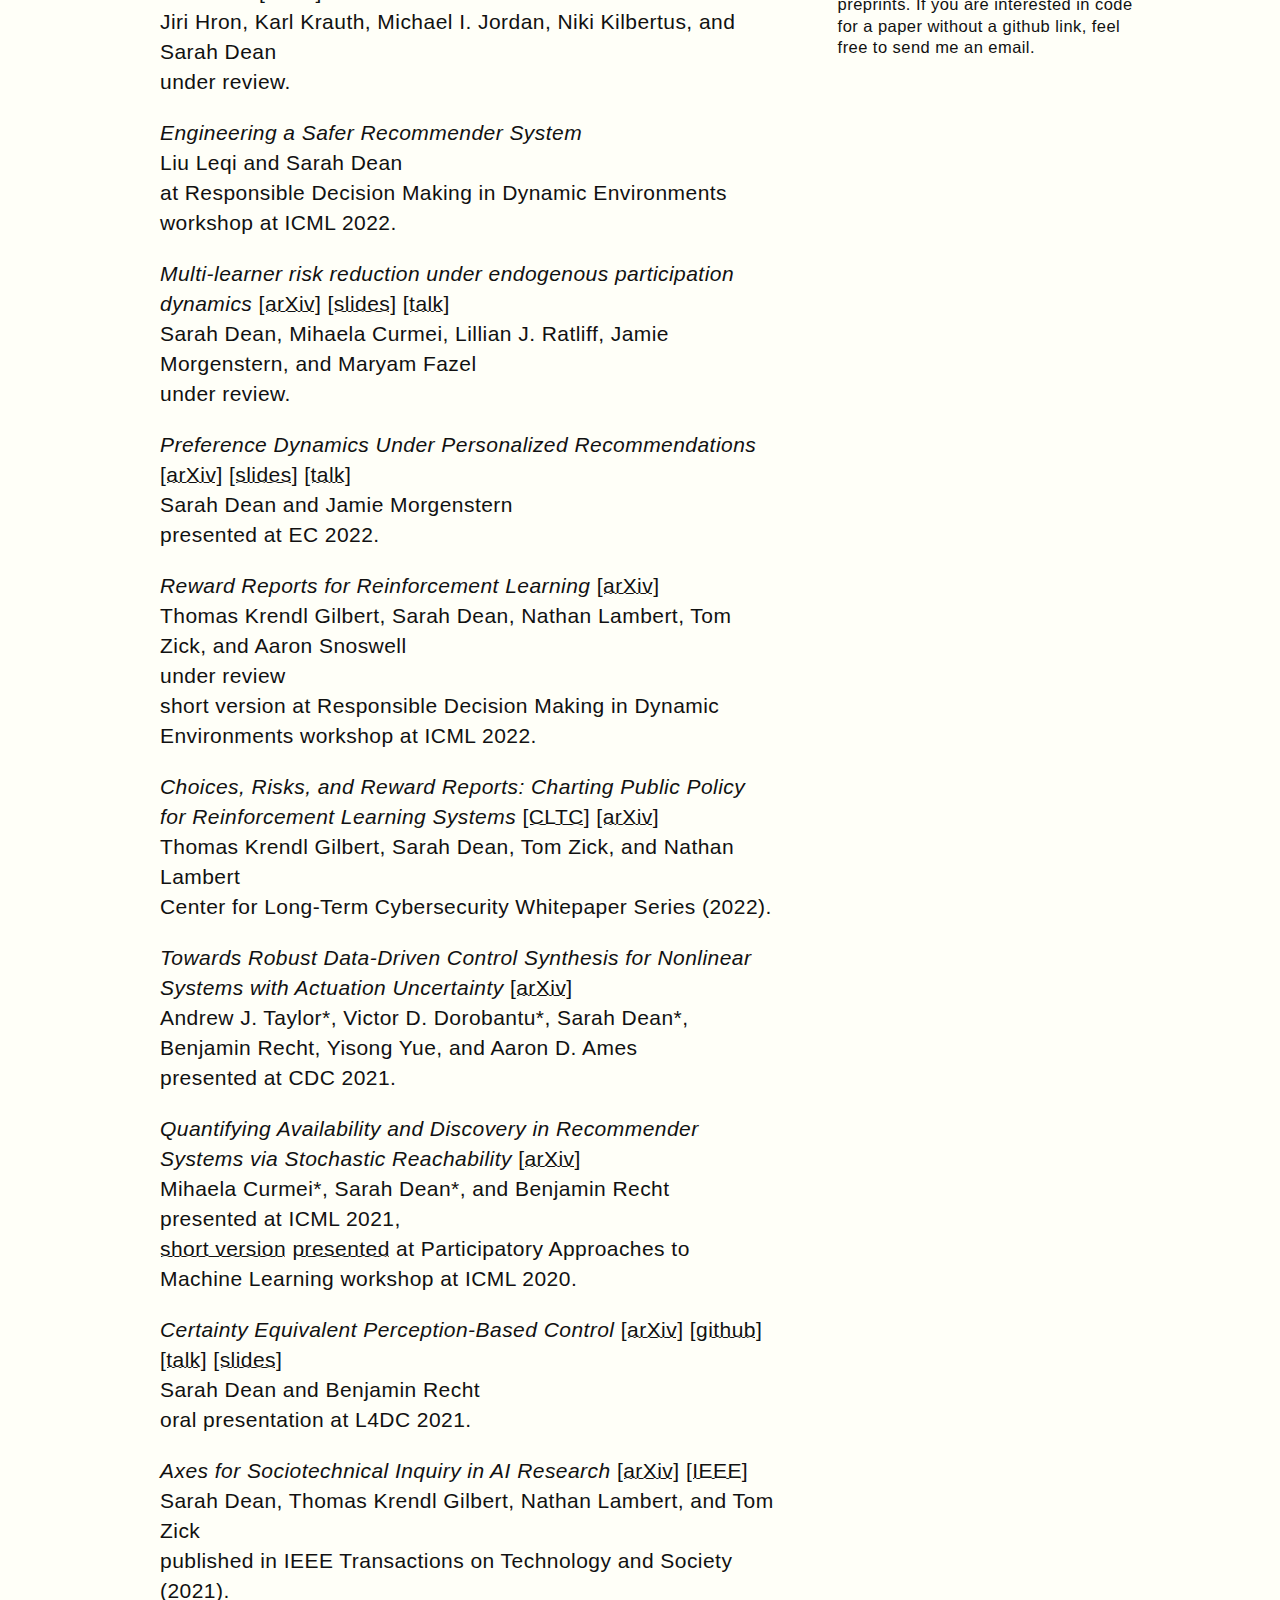
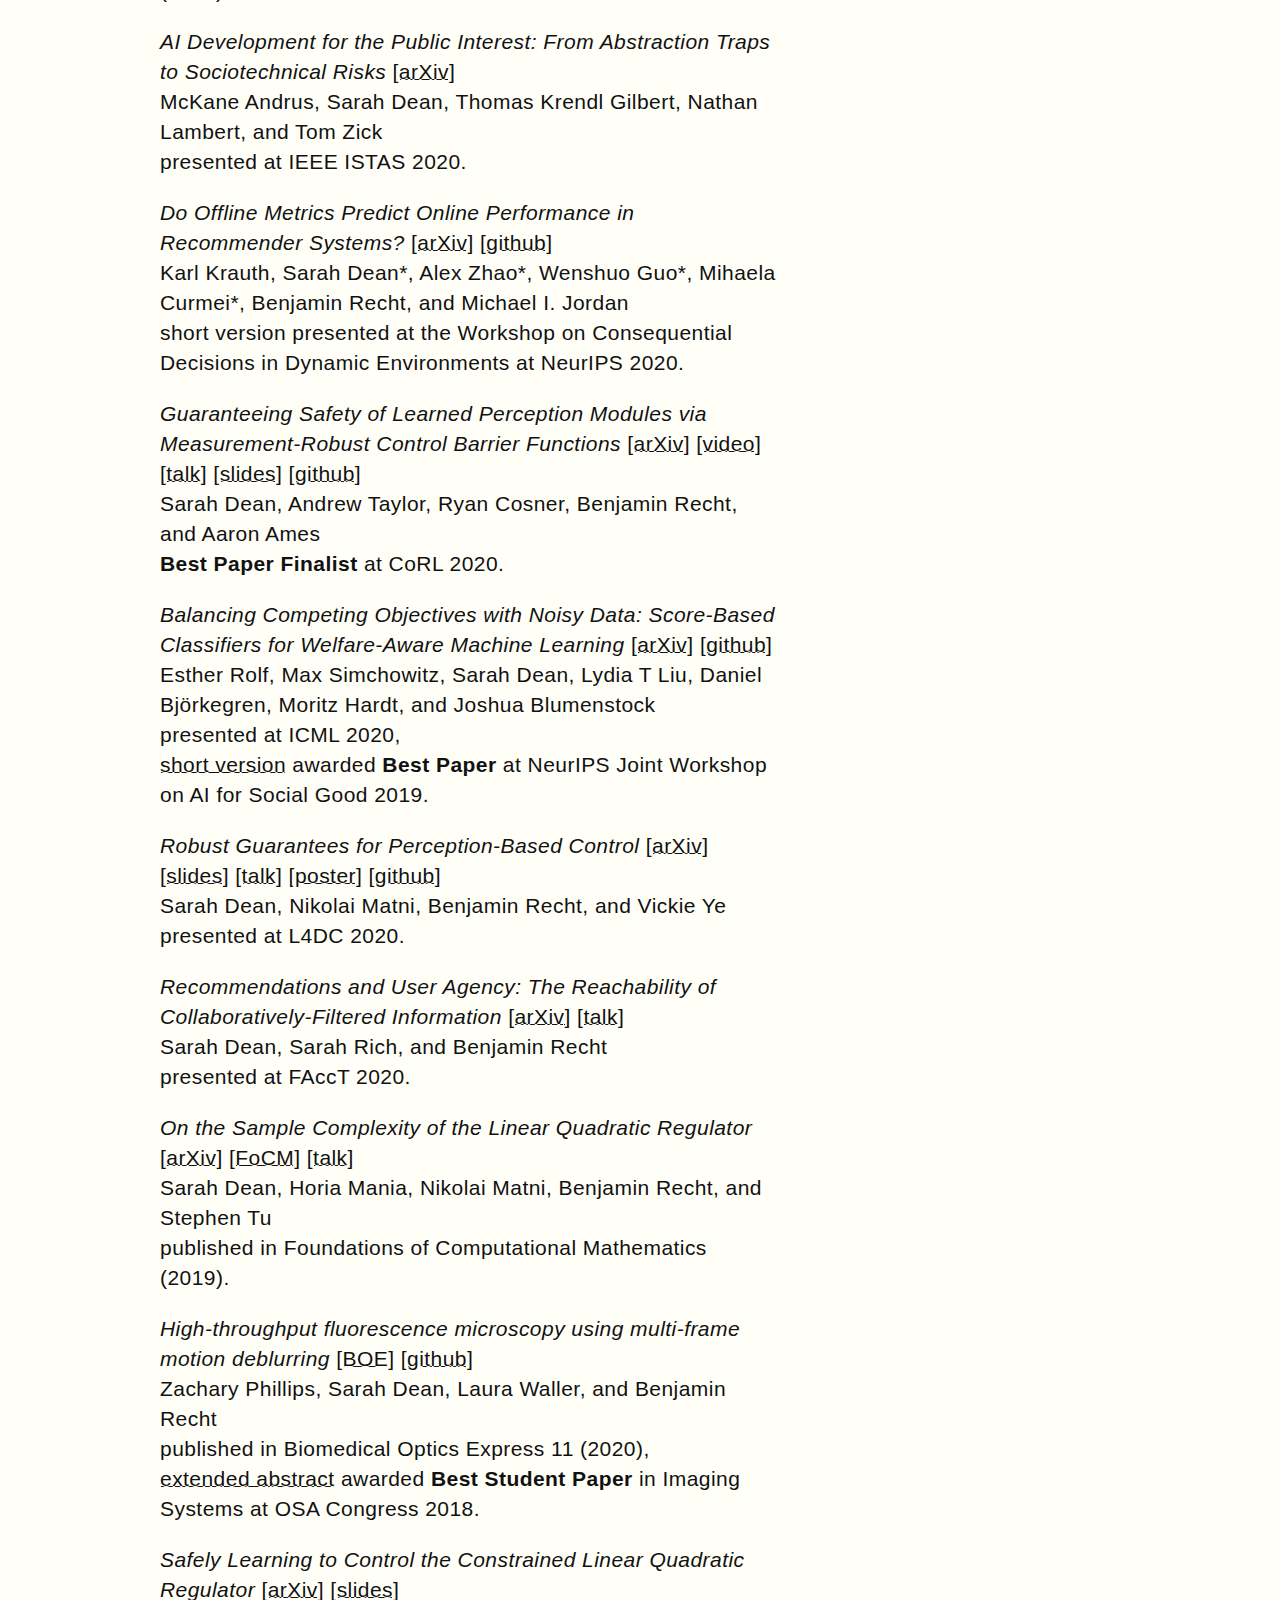
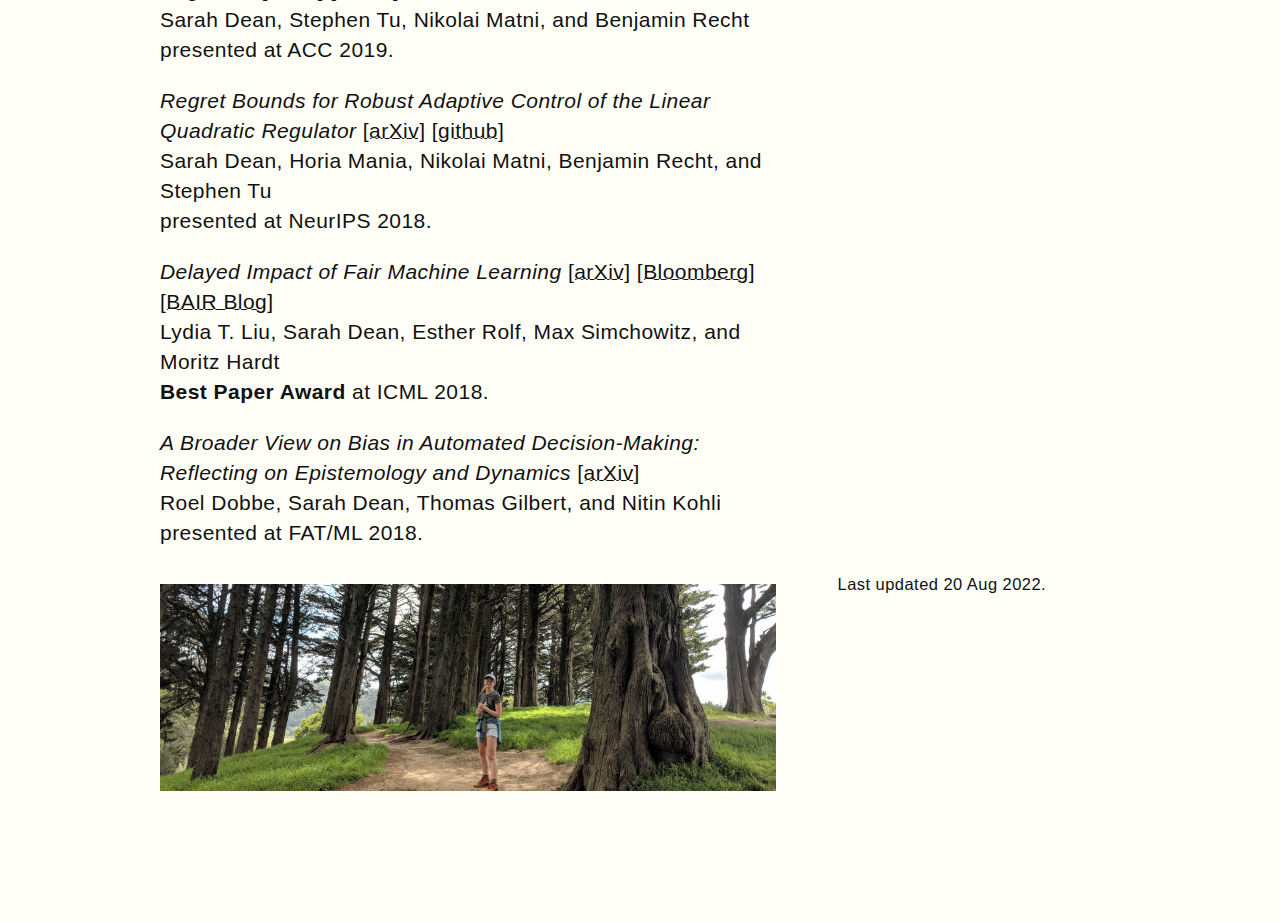
==== commit 07e5d261: "adding 6784 page" ====
--- a/index.html
+++ b/index.html
@@ -59,7 +59,7 @@
 
     <h2>Teaching</h2>
 
-    <p>At Cornell, I will teach CS 6784-002: Machine Learning in Feedback Systems in Fall 2022.
+    <p>At Cornell, I am teaching <a target="_blank" href="ml-feedback-sys.html">CS 6784-002: Machine Learning in Feedback Systems</a> in Fall 2022.
         I taught <a target="_blank" href="cs4789.html">CS 4/5789: Introduction to Reinforcement Learning</a> in Spring 2022.</p>
 
     <p>At Berkeley, I worked on course development for a new <a href='https://bcourses.berkeley.edu/courses/1503123' target="_blank">EECS Anti-Racism and Social Justice course</a> (and gave a guest lecture on <a target="_blank" href="https://slides.com/sarahdean-2/bias-in-algorithms">Bias in Algorithms</a>) and as a Graduate Student Instructor for Statistical Learning Theory (EECS 281) and Introduction to Machine Learning (EECS 189/289).</p>
@@ -256,7 +256,7 @@
     <label for="mn-update" class="margin-toggle">&#9432;</label>
     <input type="checkbox" id="mn-update" class="margin-toggle"/>
     <span class="marginnote">
-     Last updated 29 June 2022. 
+     Last updated 20 Aug 2022. 
     </span>  
     </p>
 
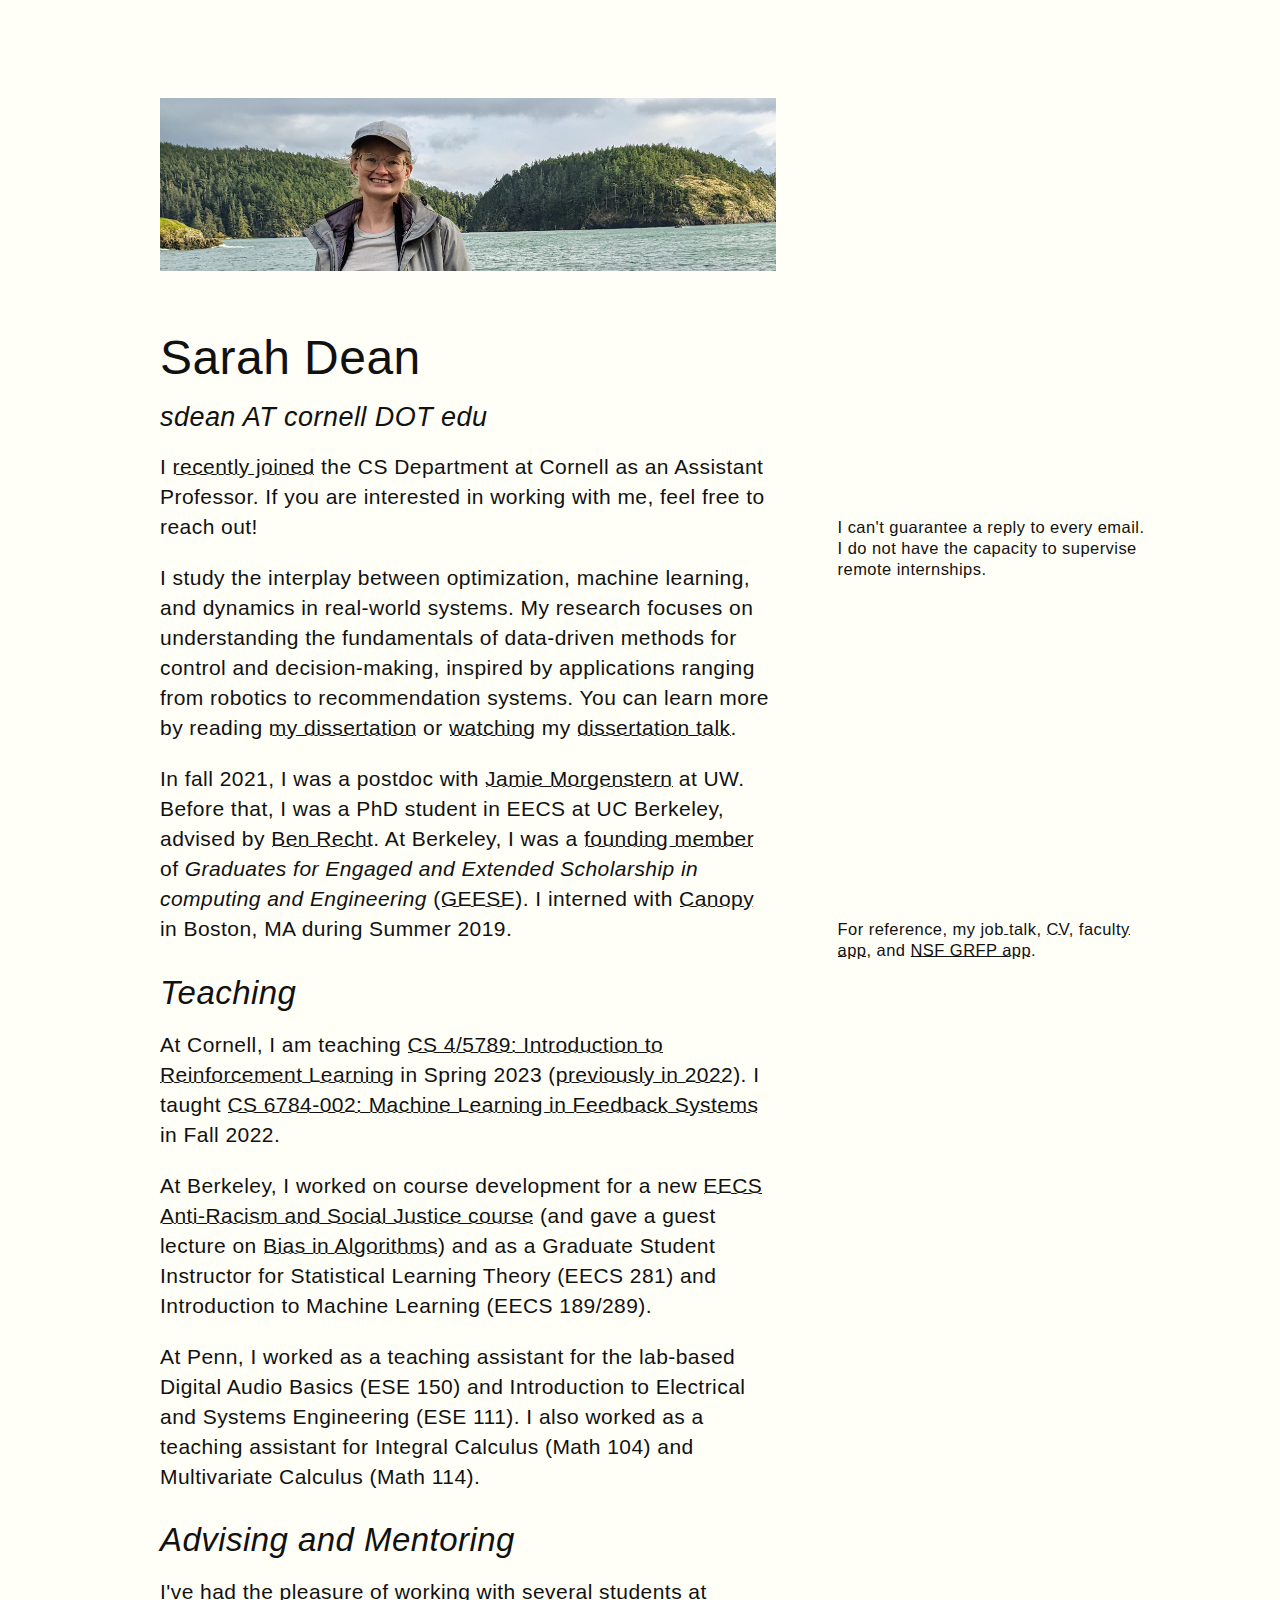
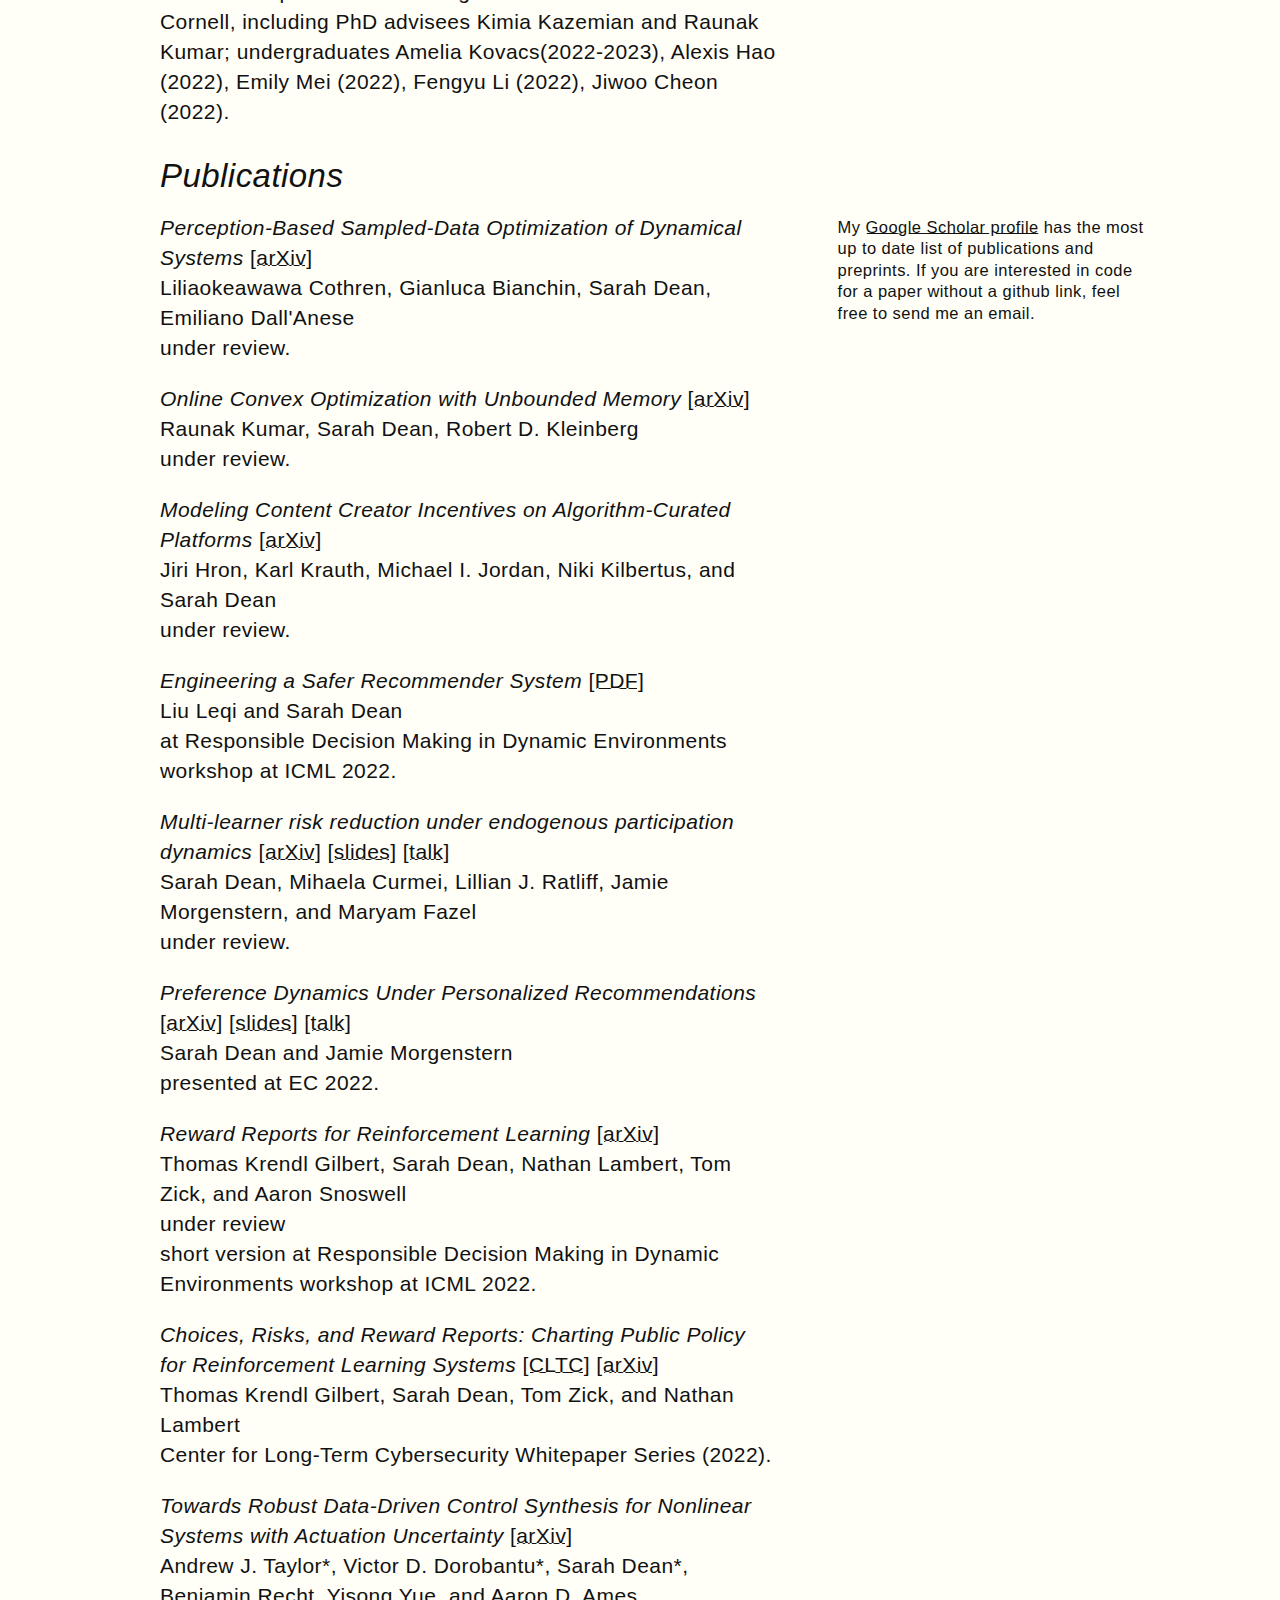
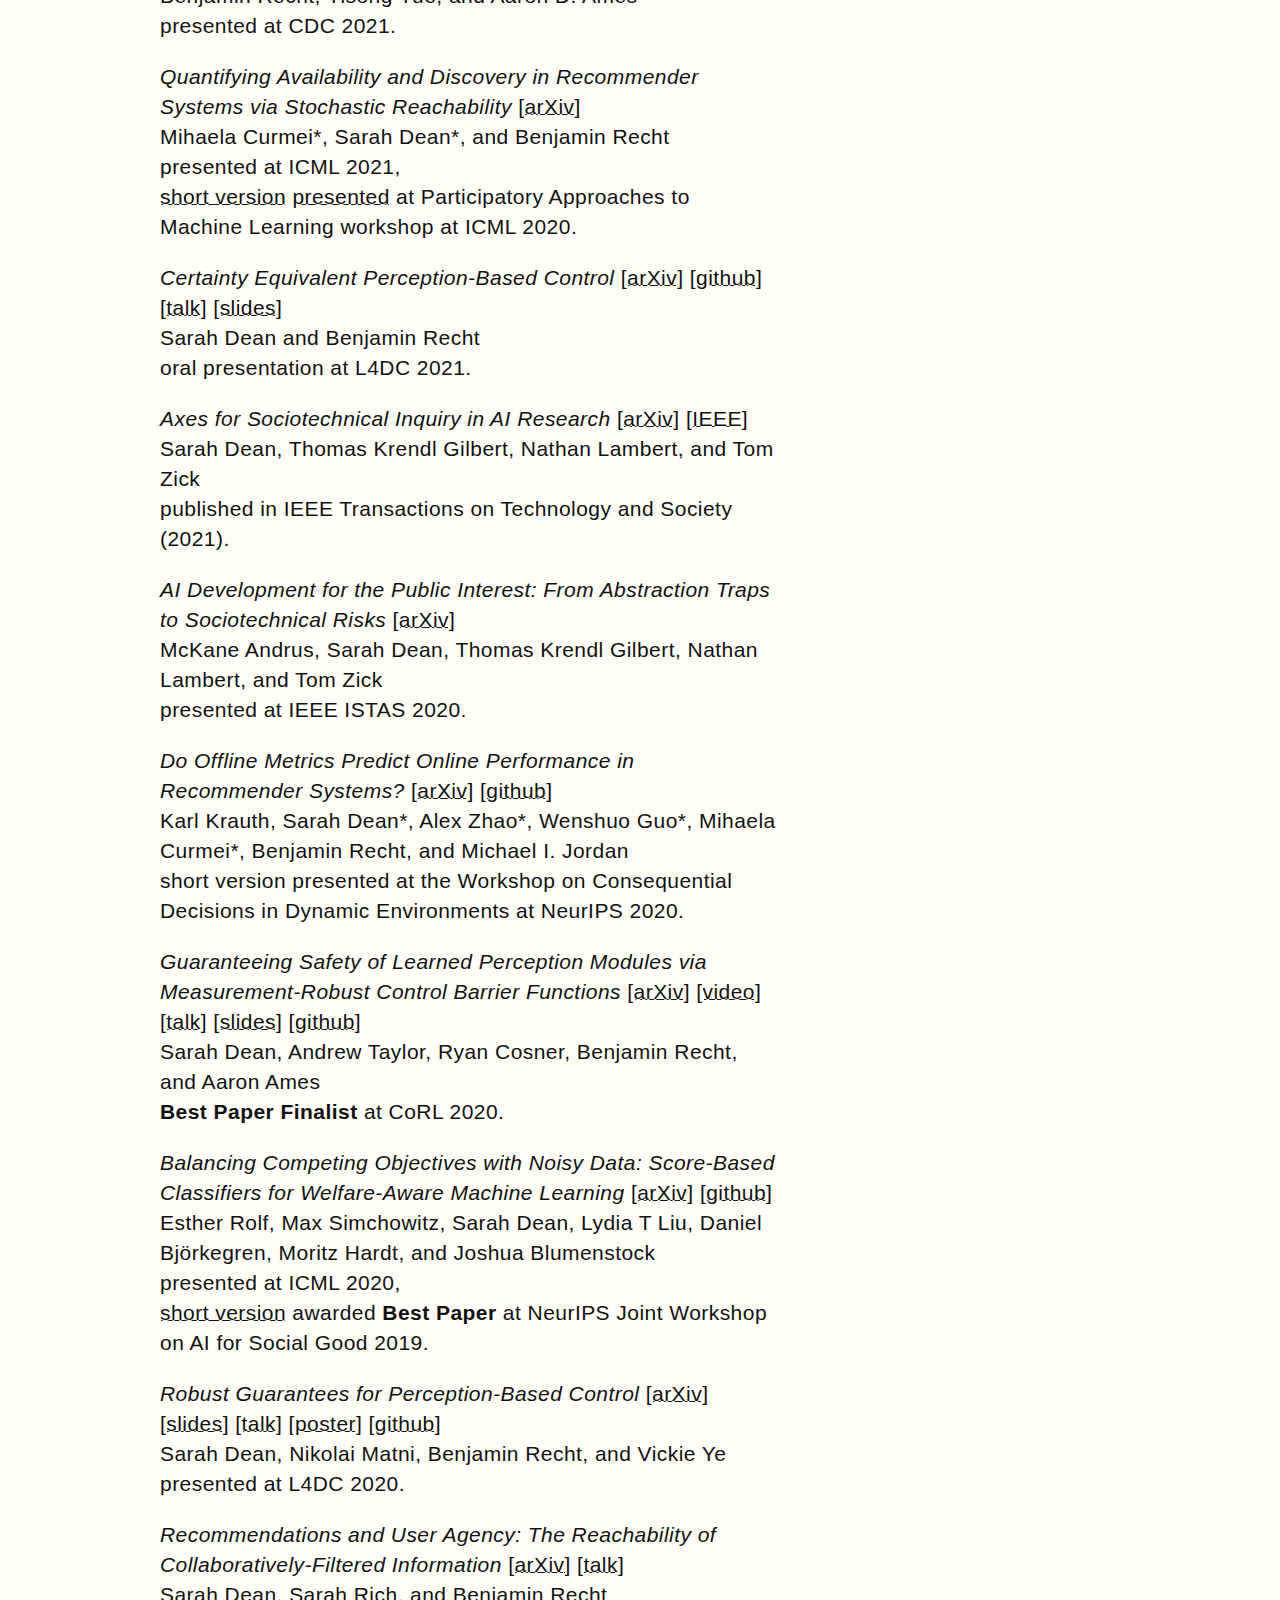
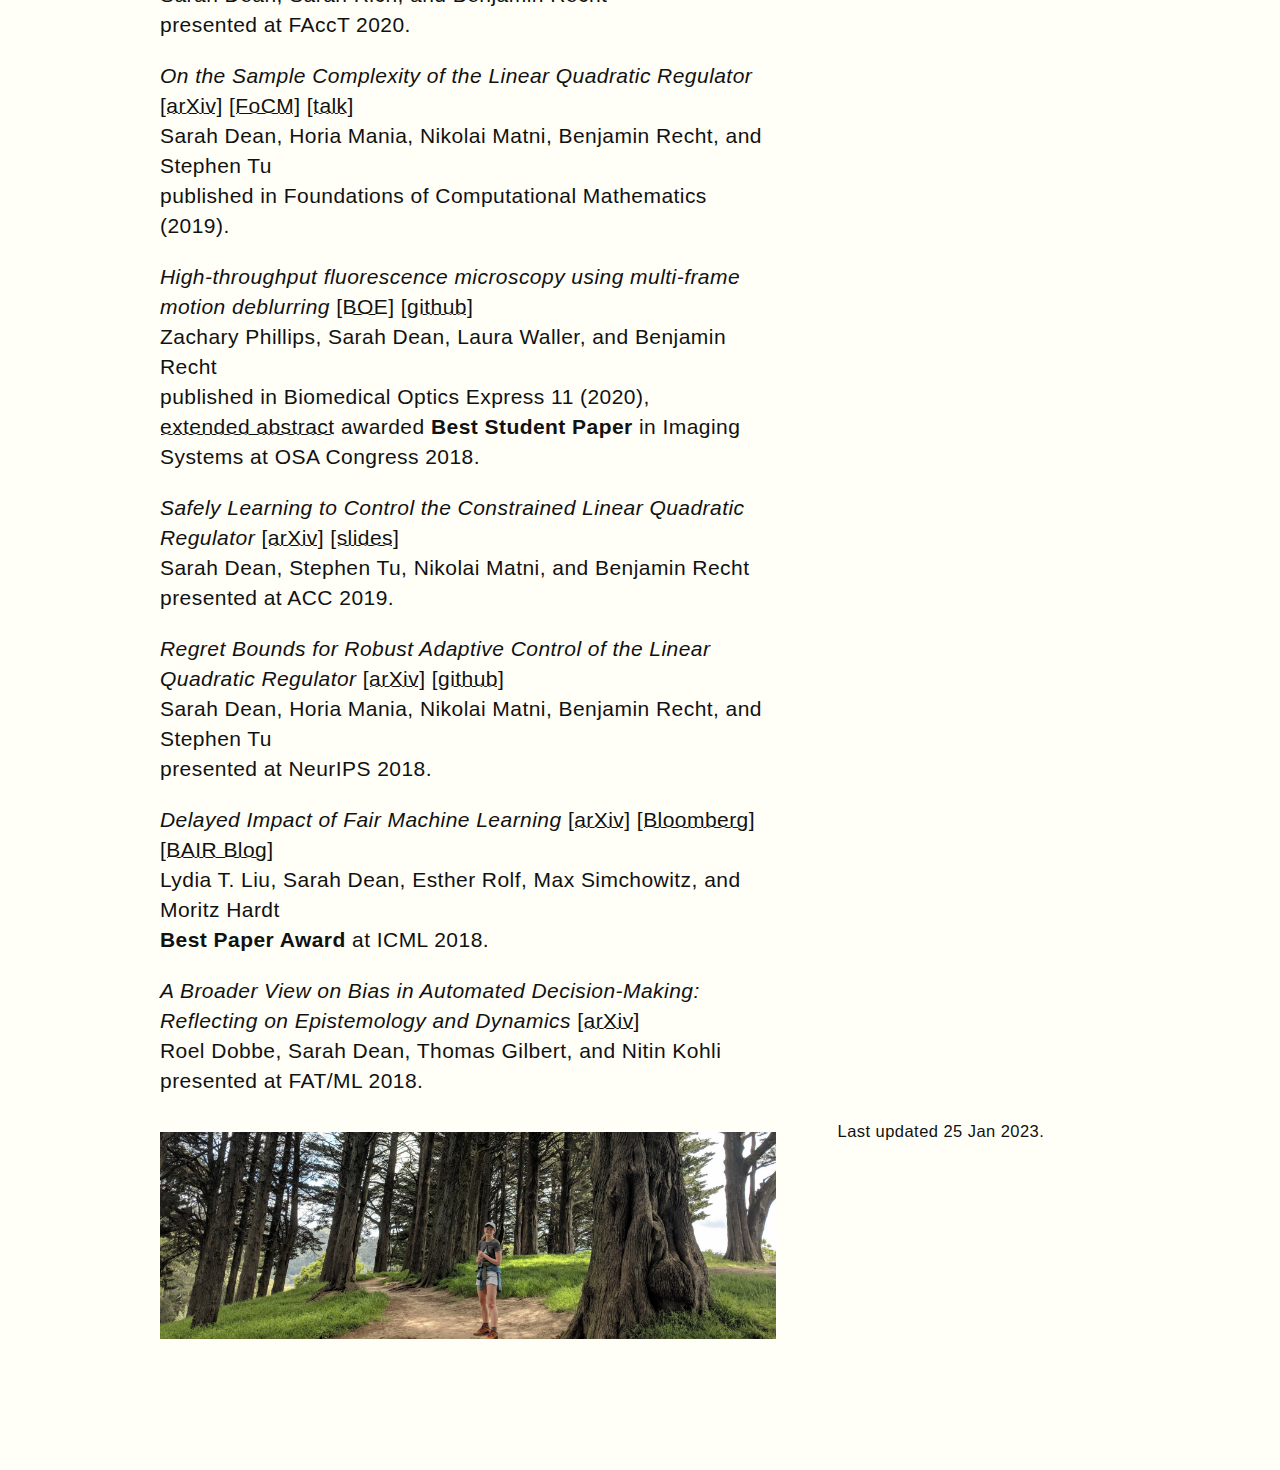
==== commit ab3f54a3: "class and pub edits" ====
--- a/index.html
+++ b/index.html
@@ -59,13 +59,21 @@
 
     <h2>Teaching</h2>
 
-    <p>At Cornell, I am teaching <a target="_blank" href="ml-feedback-sys.html">CS 6784-002: Machine Learning in Feedback Systems</a> in Fall 2022.
-        I taught <a target="_blank" href="cs4789.html">CS 4/5789: Introduction to Reinforcement Learning</a> in Spring 2022.</p>
+    <p>At Cornell, 
+        I am teaching <a target="_blank" href="cs4789.html">CS 4/5789: Introduction to Reinforcement Learning</a> in Spring 2023 (<a target="_blank" href="cs4789sp22.html">previously in 2022</a>).
+        I taught <a target="_blank" href="ml-feedback-sys.html">CS 6784-002: Machine Learning in Feedback Systems</a> in Fall 2022.
+        </p>
 
     <p>At Berkeley, I worked on course development for a new <a href='https://bcourses.berkeley.edu/courses/1503123' target="_blank">EECS Anti-Racism and Social Justice course</a> (and gave a guest lecture on <a target="_blank" href="https://slides.com/sarahdean-2/bias-in-algorithms">Bias in Algorithms</a>) and as a Graduate Student Instructor for Statistical Learning Theory (EECS 281) and Introduction to Machine Learning (EECS 189/289).</p>
 
     <p>At Penn, I worked as a teaching assistant for the lab-based Digital Audio Basics (ESE 150) and Introduction to Electrical and Systems Engineering (ESE 111). I also worked as a teaching assistant for Integral Calculus (Math 104) and Multivariate Calculus (Math 114).</p>
-   
+
+    <h2>Advising and Mentoring</h2>
+
+    <p>I've had the pleasure of working with several students at Cornell,
+    including 
+    PhD advisees Kimia Kazemian and Raunak Kumar; undergraduates Amelia Kovacs(2022-2023), Alexis Hao (2022), Emily Mei (2022), Fengyu Li (2022), Jiwoo Cheon (2022).</p>
+
     <h2>Publications</h2>
 
     <p>
@@ -77,6 +85,20 @@
     </span> </p>
 
     <p>
+        <i>Perception-Based Sampled-Data Optimization of Dynamical Systems</i> [<a href='https://arxiv.org/abs/2211.10020' target="_blank">arXiv</a>]
+        <br>
+        Liliaokeawawa Cothren, Gianluca Bianchin, Sarah Dean, Emiliano Dall'Anese<br>
+        under review.
+    </p>
+
+    <p>
+        <i>Online Convex Optimization with Unbounded Memory</i> [<a href='https://arxiv.org/abs/2210.09903' target="_blank">arXiv</a>]
+        <br>
+        Raunak Kumar, Sarah Dean, Robert D. Kleinberg<br>
+        under review.
+    </p>
+
+    <p>
         <i>Modeling Content Creator Incentives on Algorithm-Curated Platforms</i> [<a href='https://arxiv.org/abs/2206.13102' target="_blank">arXiv</a>]
         <br>
         Jiri Hron, Karl Krauth, Michael I. Jordan, Niki Kilbertus, and Sarah Dean<br>
@@ -84,7 +106,7 @@
     </p>
 
     <p>
-        <i>Engineering a Safer Recommender System</i> 
+        <i>Engineering a Safer Recommender System</i>  [<a href="https://responsibledecisionmaking.github.io/assets/pdf/papers/30.pdf" target="_blank">PDF</a>]
         <br>
         Liu Leqi and Sarah Dean<br>
         at Responsible Decision Making in Dynamic Environments workshop at ICML 2022.
@@ -256,13 +278,12 @@
     <label for="mn-update" class="margin-toggle">&#9432;</label>
     <input type="checkbox" id="mn-update" class="margin-toggle"/>
     <span class="marginnote">
-     Last updated 20 Aug 2022. 
+     Last updated 25 Jan 2023. 
     </span>  
     </p>
 
     </section>
     <figure><img src="trees.jpg" alt="a woman among giants" /></figure>
-    <!-- <br>Last updated 29 June 2022. </p> -->
 </article></body>
 </html>
 
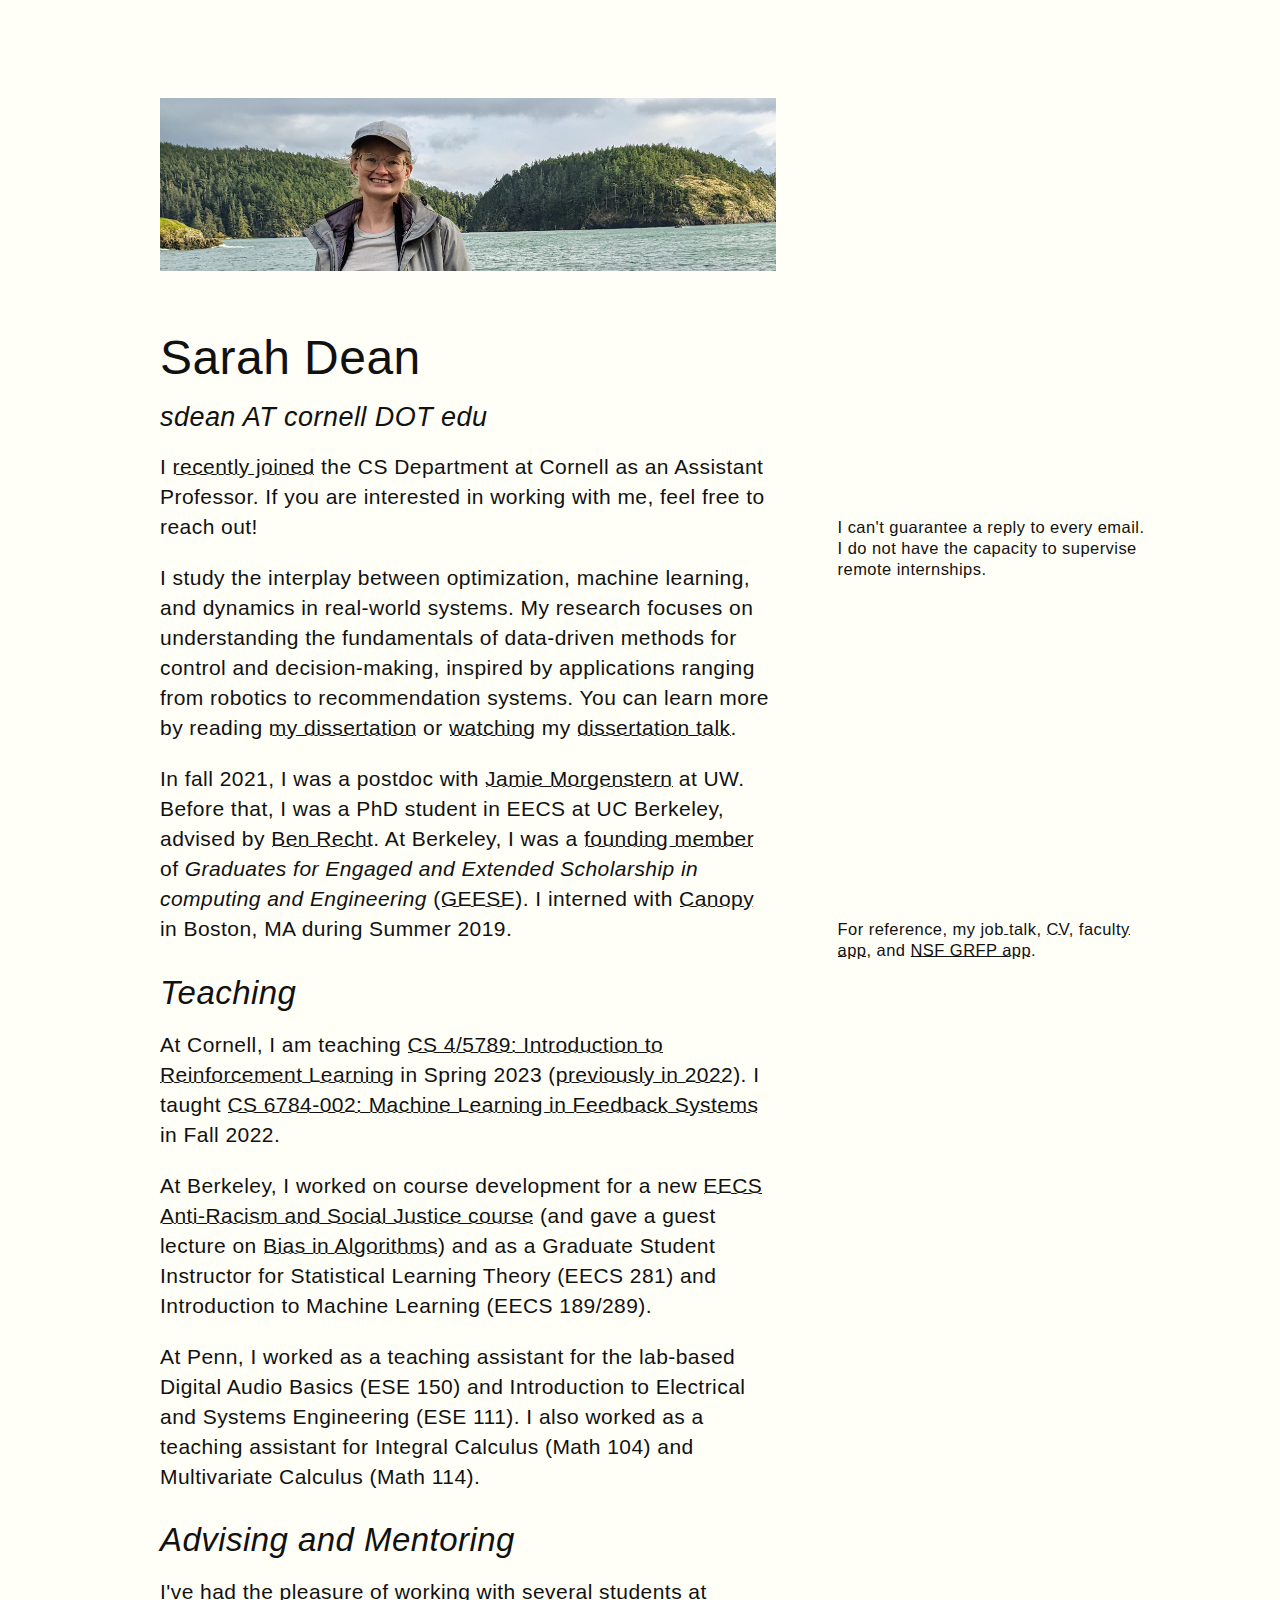
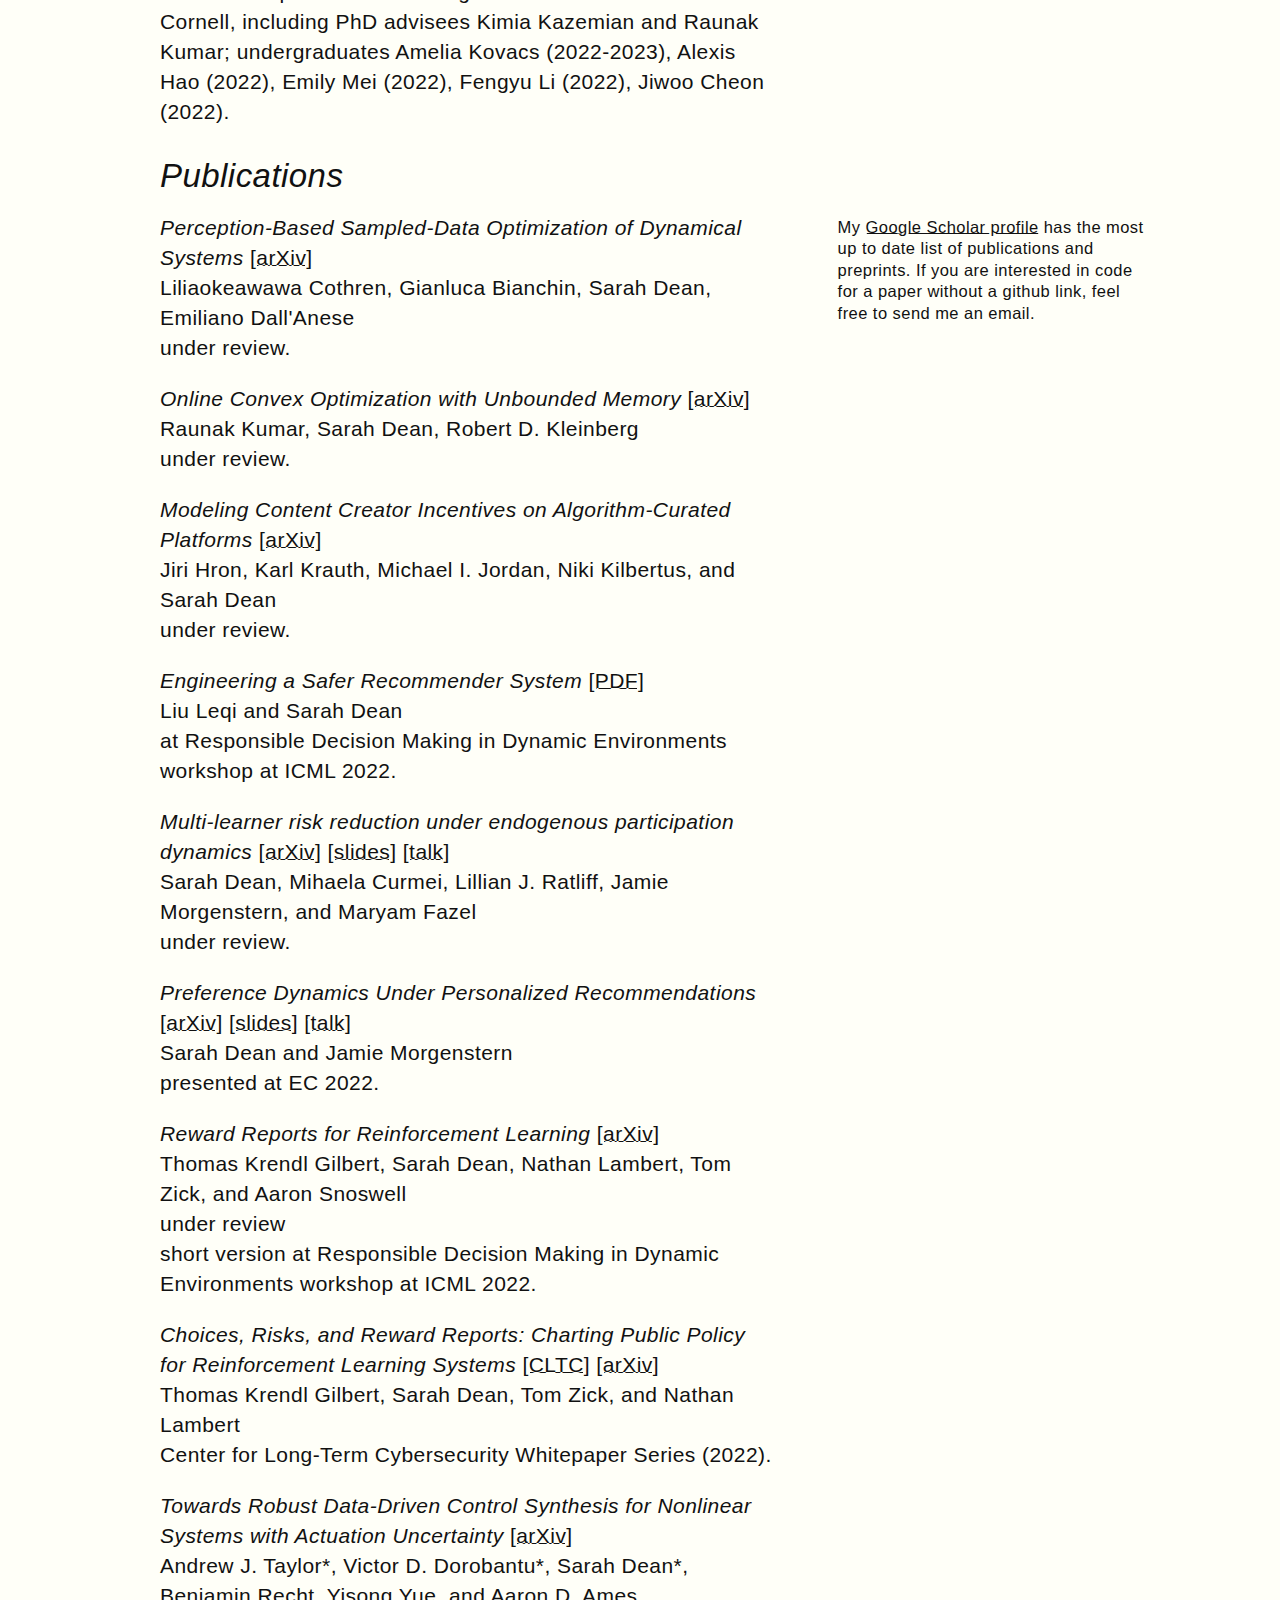
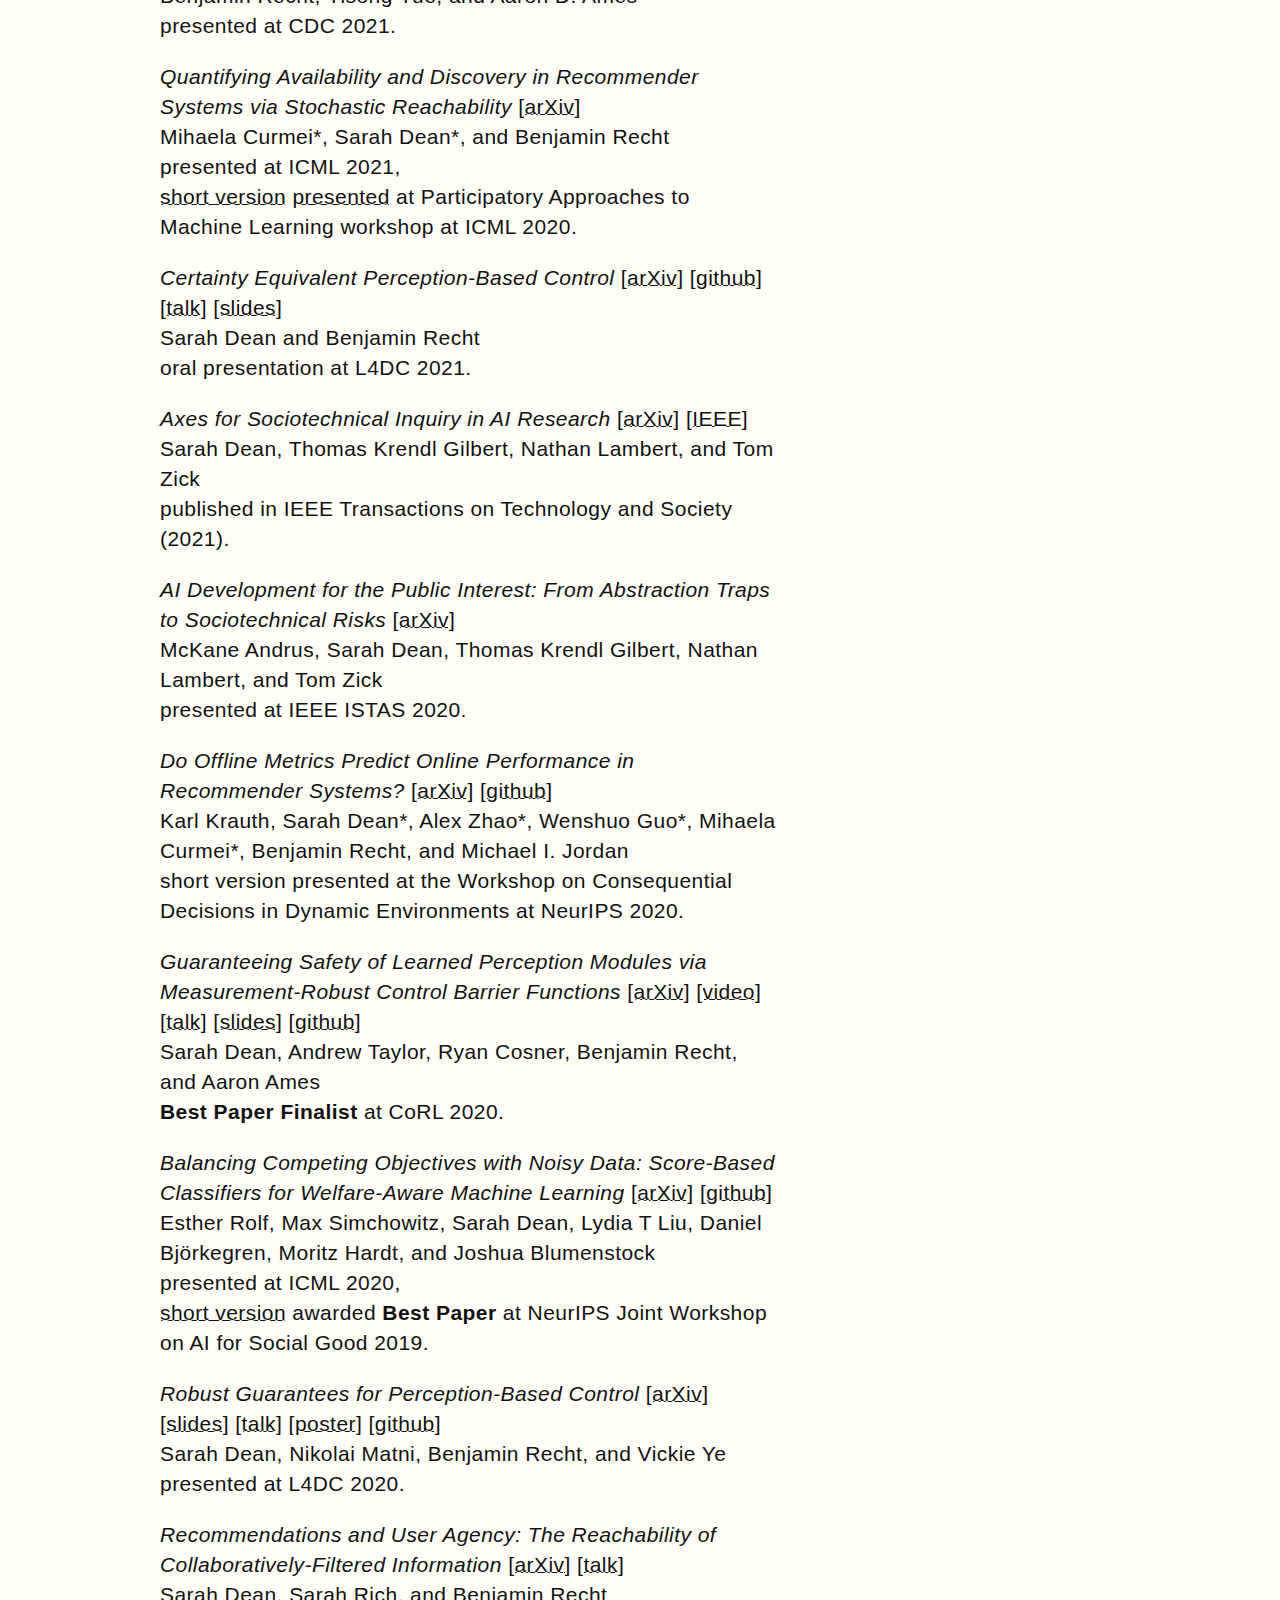
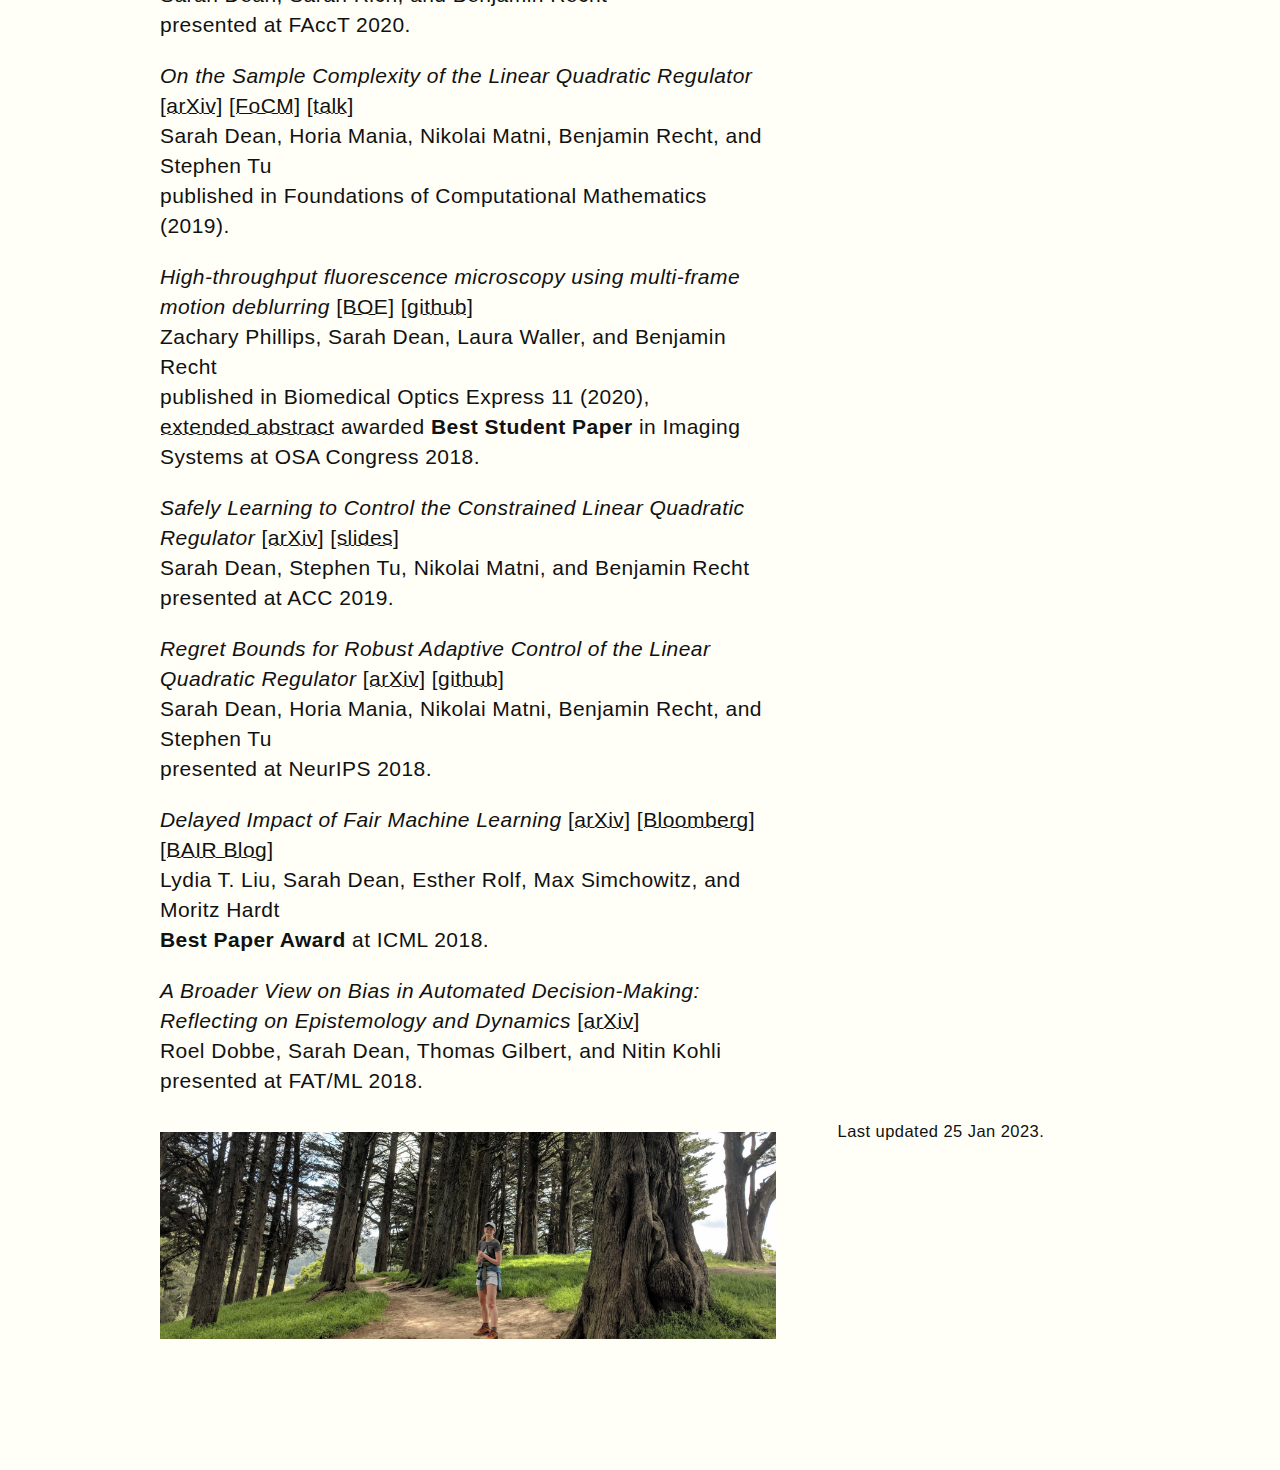
==== commit 4d7cabef: "cv update" ====
--- a/index.html
+++ b/index.html
@@ -72,7 +72,7 @@
 
     <p>I've had the pleasure of working with several students at Cornell,
     including 
-    PhD advisees Kimia Kazemian and Raunak Kumar; undergraduates Amelia Kovacs(2022-2023), Alexis Hao (2022), Emily Mei (2022), Fengyu Li (2022), Jiwoo Cheon (2022).</p>
+    PhD advisees Kimia Kazemian and Raunak Kumar; undergraduates Amelia Kovacs (2022-2023), Alexis Hao (2022), Emily Mei (2022), Fengyu Li (2022), Jiwoo Cheon (2022).</p>
 
     <h2>Publications</h2>
 
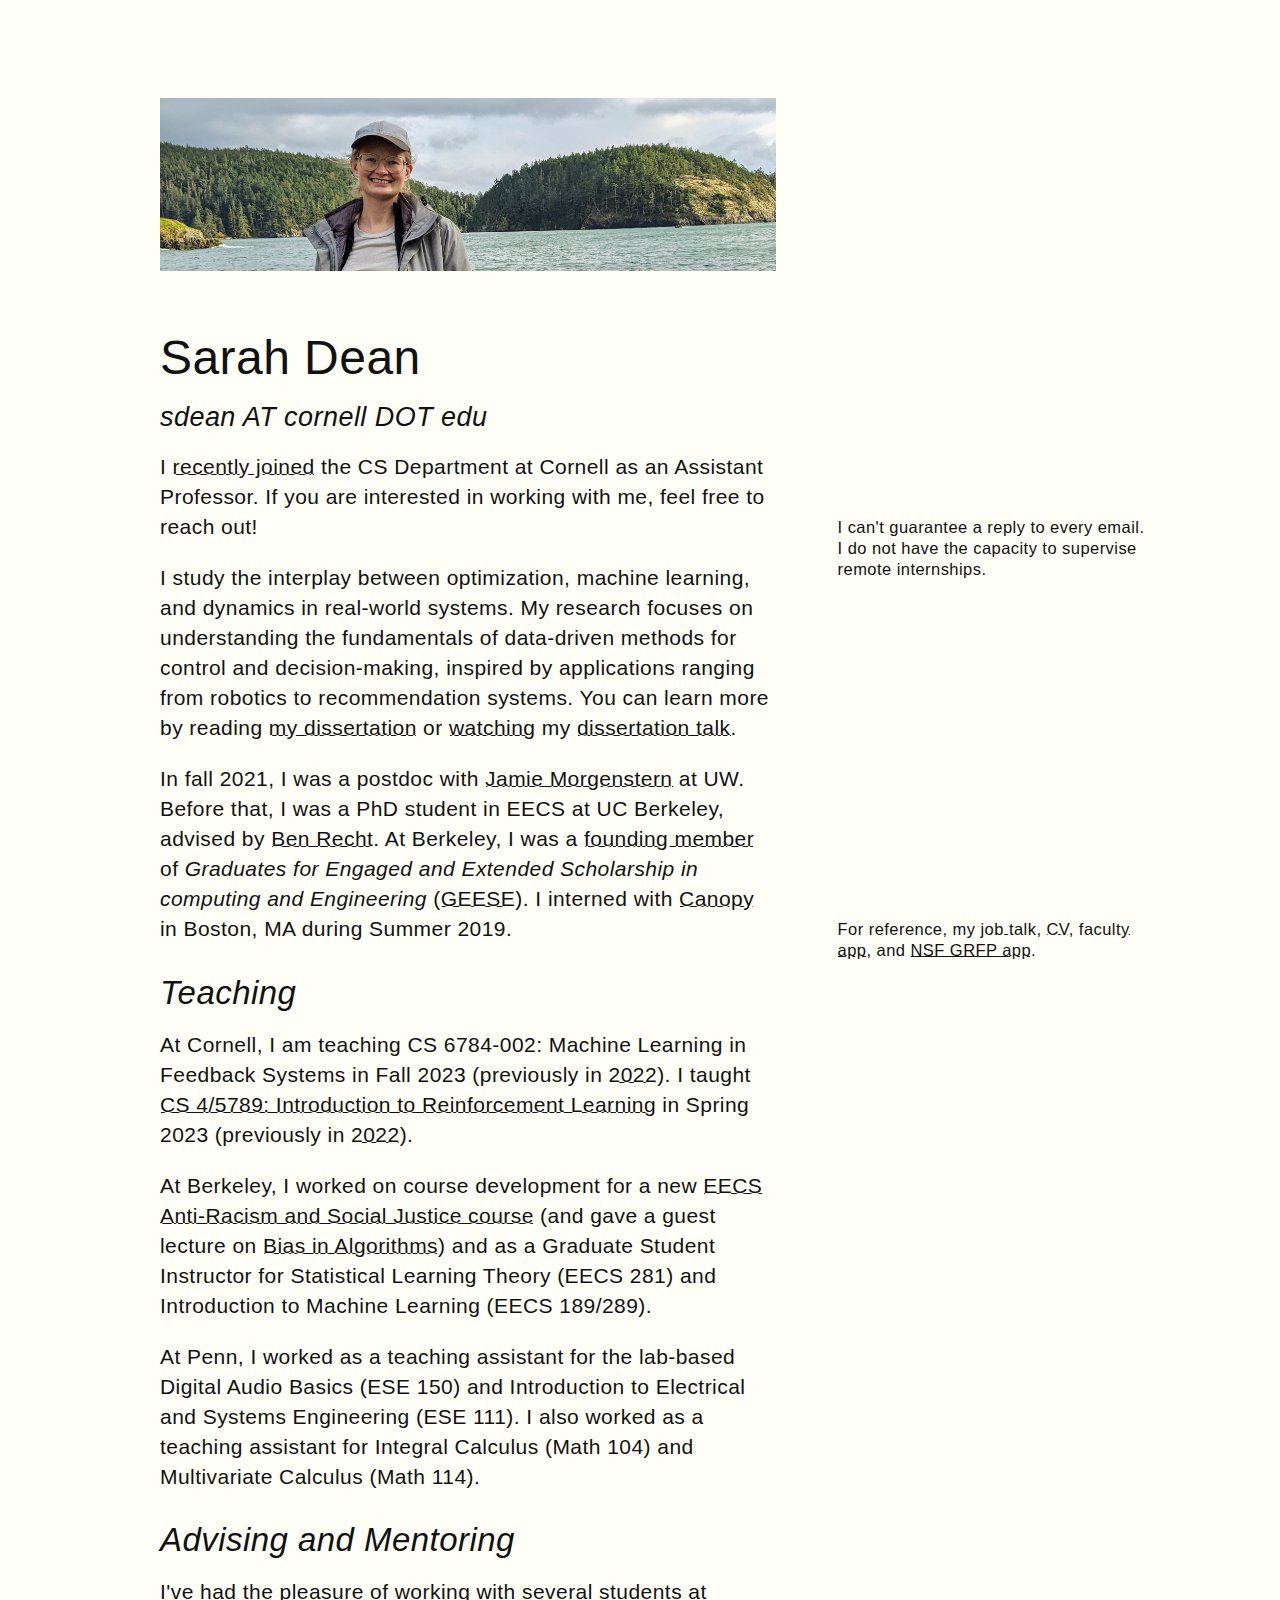
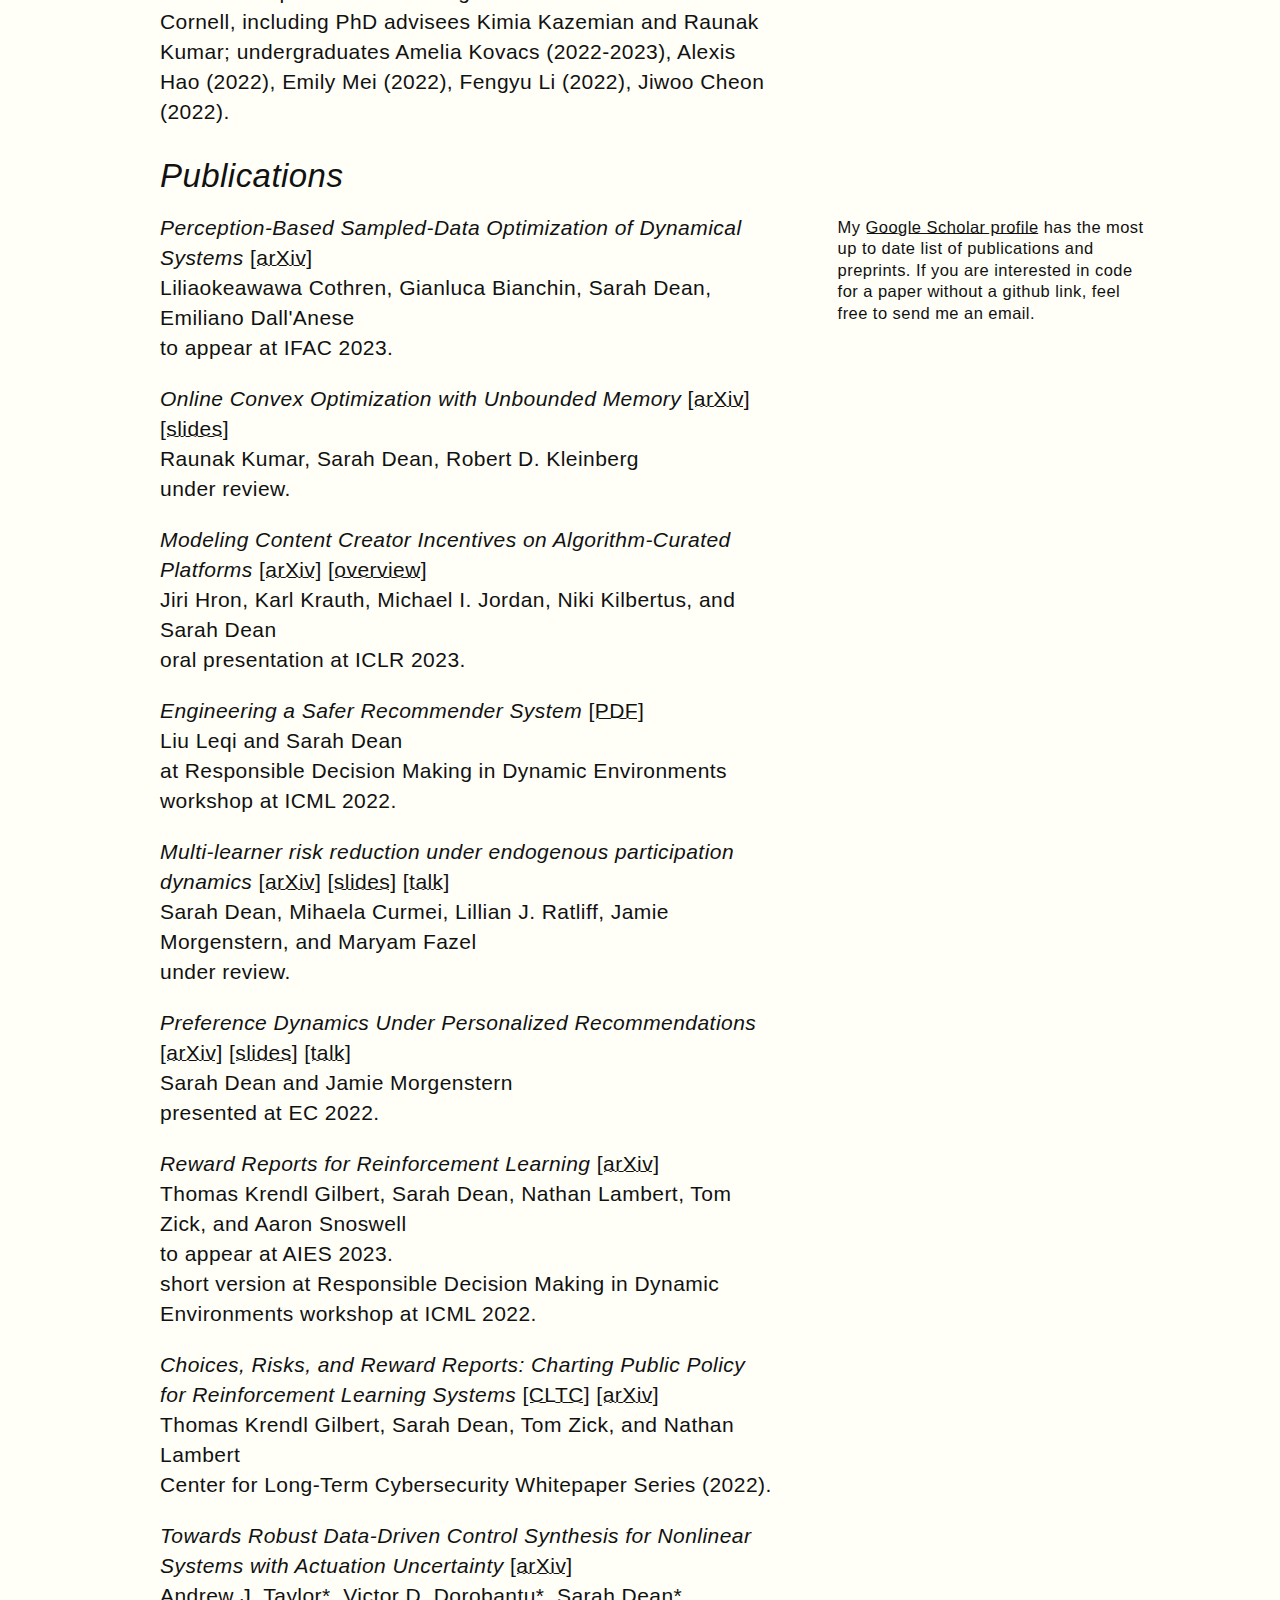
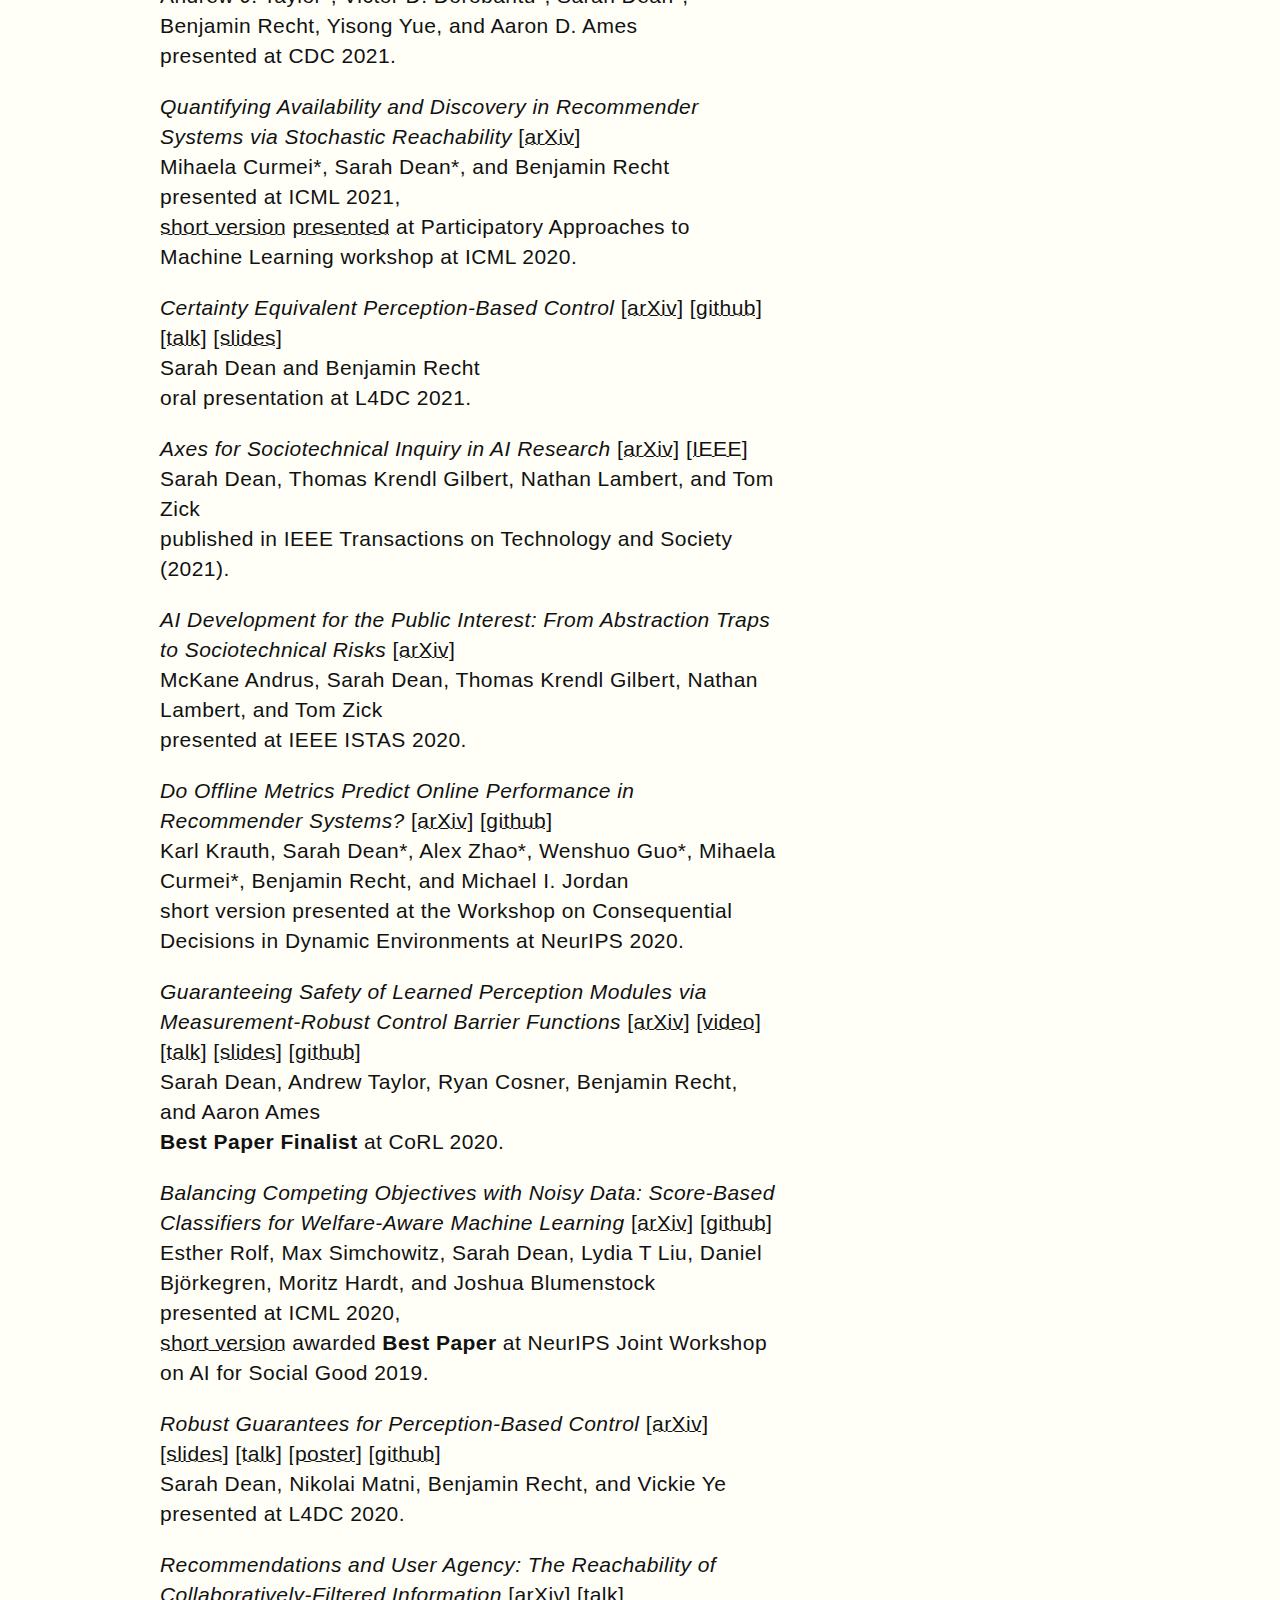
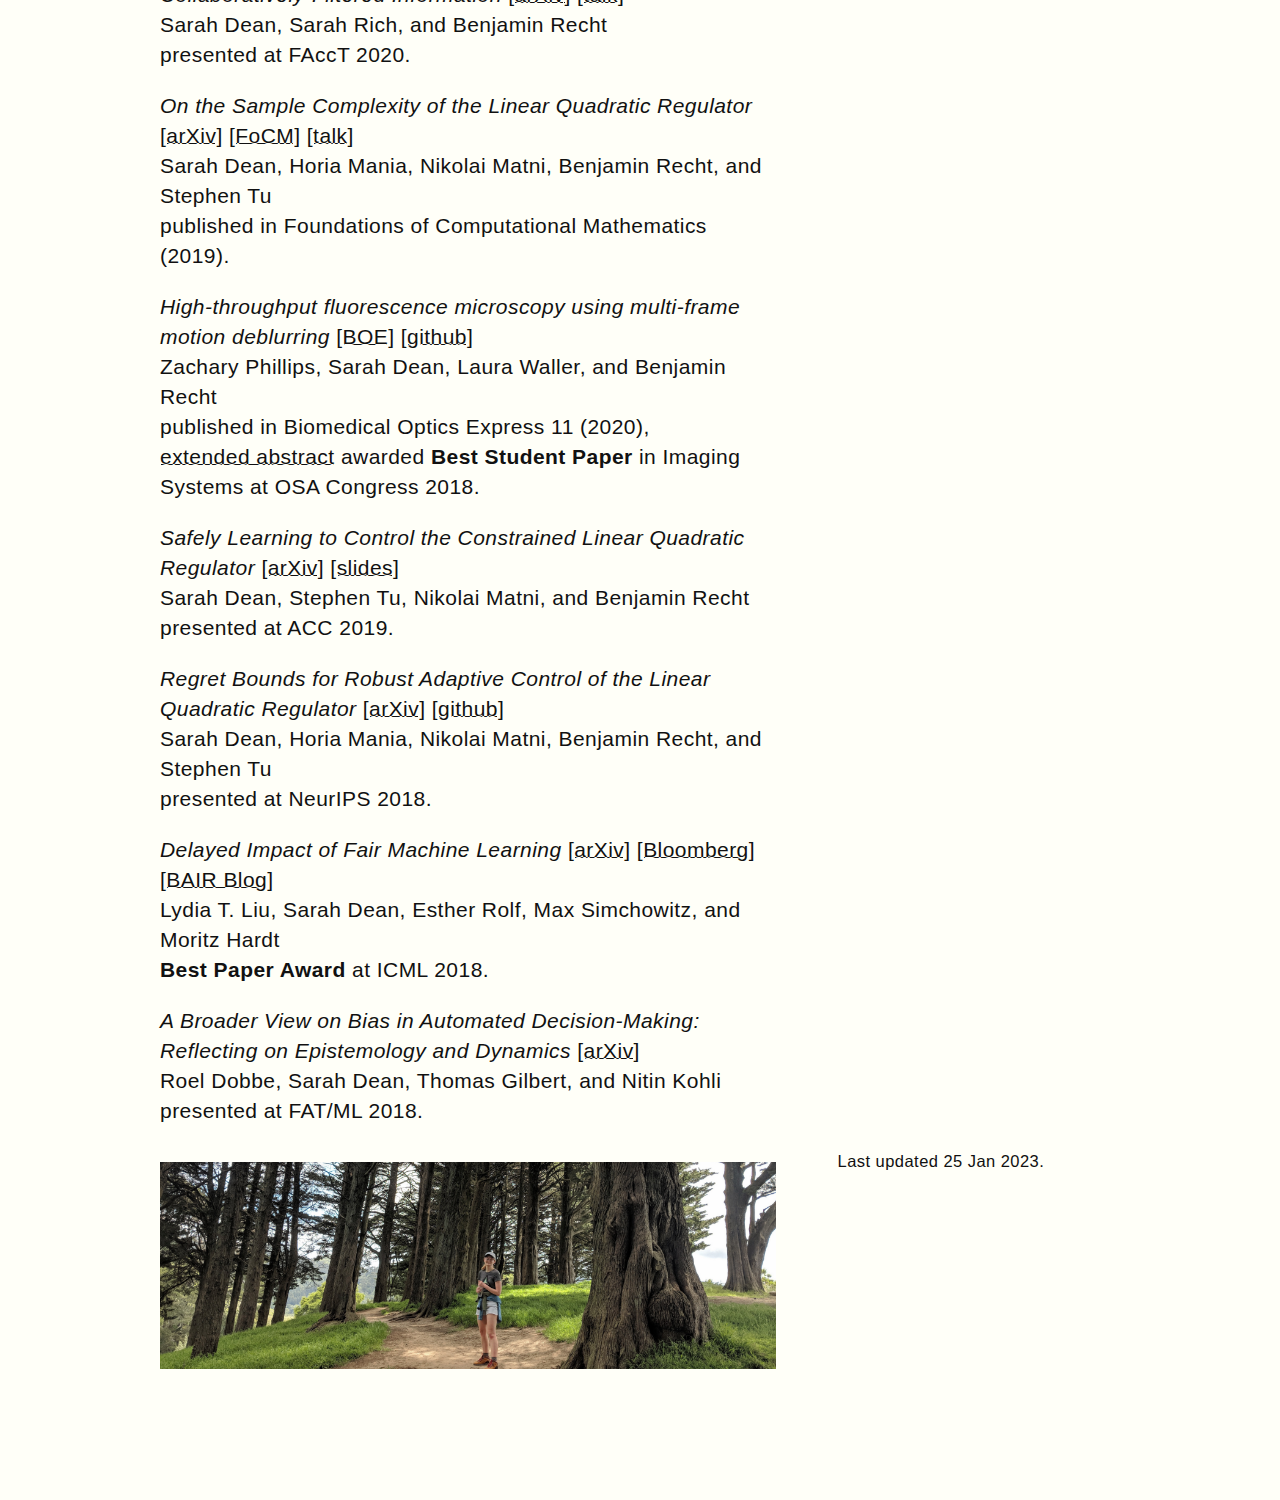
==== commit b180380c: "paper updates" ====
--- a/index.html
+++ b/index.html
@@ -60,8 +60,8 @@
     <h2>Teaching</h2>
 
     <p>At Cornell, 
-        I am teaching <a target="_blank" href="cs4789.html">CS 4/5789: Introduction to Reinforcement Learning</a> in Spring 2023 (<a target="_blank" href="cs4789sp22.html">previously in 2022</a>).
-        I taught <a target="_blank" href="ml-feedback-sys.html">CS 6784-002: Machine Learning in Feedback Systems</a> in Fall 2022.
+        I am teaching CS 6784-002: Machine Learning in Feedback Systems in Fall 2023 (previously in <a target="_blank" href="ml-feedback-sys.html">2022</a>).
+        I taught <a target="_blank" href="cs4789.html">CS 4/5789: Introduction to Reinforcement Learning</a> in Spring 2023 (previously in <a target="_blank" href="cs4789sp22.html">2022</a>).
         </p>
 
     <p>At Berkeley, I worked on course development for a new <a href='https://bcourses.berkeley.edu/courses/1503123' target="_blank">EECS Anti-Racism and Social Justice course</a> (and gave a guest lecture on <a target="_blank" href="https://slides.com/sarahdean-2/bias-in-algorithms">Bias in Algorithms</a>) and as a Graduate Student Instructor for Statistical Learning Theory (EECS 281) and Introduction to Machine Learning (EECS 189/289).</p>
@@ -88,21 +88,21 @@
         <i>Perception-Based Sampled-Data Optimization of Dynamical Systems</i> [<a href='https://arxiv.org/abs/2211.10020' target="_blank">arXiv</a>]
         <br>
         Liliaokeawawa Cothren, Gianluca Bianchin, Sarah Dean, Emiliano Dall'Anese<br>
-        under review.
-    </p>
-
-    <p>
-        <i>Online Convex Optimization with Unbounded Memory</i> [<a href='https://arxiv.org/abs/2210.09903' target="_blank">arXiv</a>]
+        to appear at IFAC 2023.
+    </p>
+
+    <p>
+        <i>Online Convex Optimization with Unbounded Memory</i> [<a href='https://arxiv.org/abs/2210.09903' target="_blank">arXiv</a>] [<a href='https://slides.com/sarahdean-2/oco-unbounded-memory' target="_blank">slides</a>]
         <br>
         Raunak Kumar, Sarah Dean, Robert D. Kleinberg<br>
         under review.
     </p>
 
     <p>
-        <i>Modeling Content Creator Incentives on Algorithm-Curated Platforms</i> [<a href='https://arxiv.org/abs/2206.13102' target="_blank">arXiv</a>]
+        <i>Modeling Content Creator Incentives on Algorithm-Curated Platforms</i> [<a href='https://arxiv.org/abs/2206.13102' target="_blank">arXiv</a>] [<a href='https://montrealethics.ai/modeling-content-creator-incentives-on-algorithm-curated-platforms/ ' target="_blank">overview</a>]
         <br>
         Jiri Hron, Karl Krauth, Michael I. Jordan, Niki Kilbertus, and Sarah Dean<br>
-        under review.
+        oral presentation at ICLR 2023.
     </p>
 
     <p>
@@ -131,7 +131,7 @@
         <i>Reward Reports for Reinforcement Learning</i> [<a href='https://arxiv.org/abs/2204.10817' target="_blank">arXiv</a>]
         <br>
         Thomas Krendl Gilbert, Sarah Dean, Nathan Lambert, Tom Zick, and Aaron Snoswell<br>
-        under review<br>
+        to appear at AIES 2023.<br>
         short version at Responsible Decision Making in Dynamic Environments workshop at ICML 2022.
     </p>
 
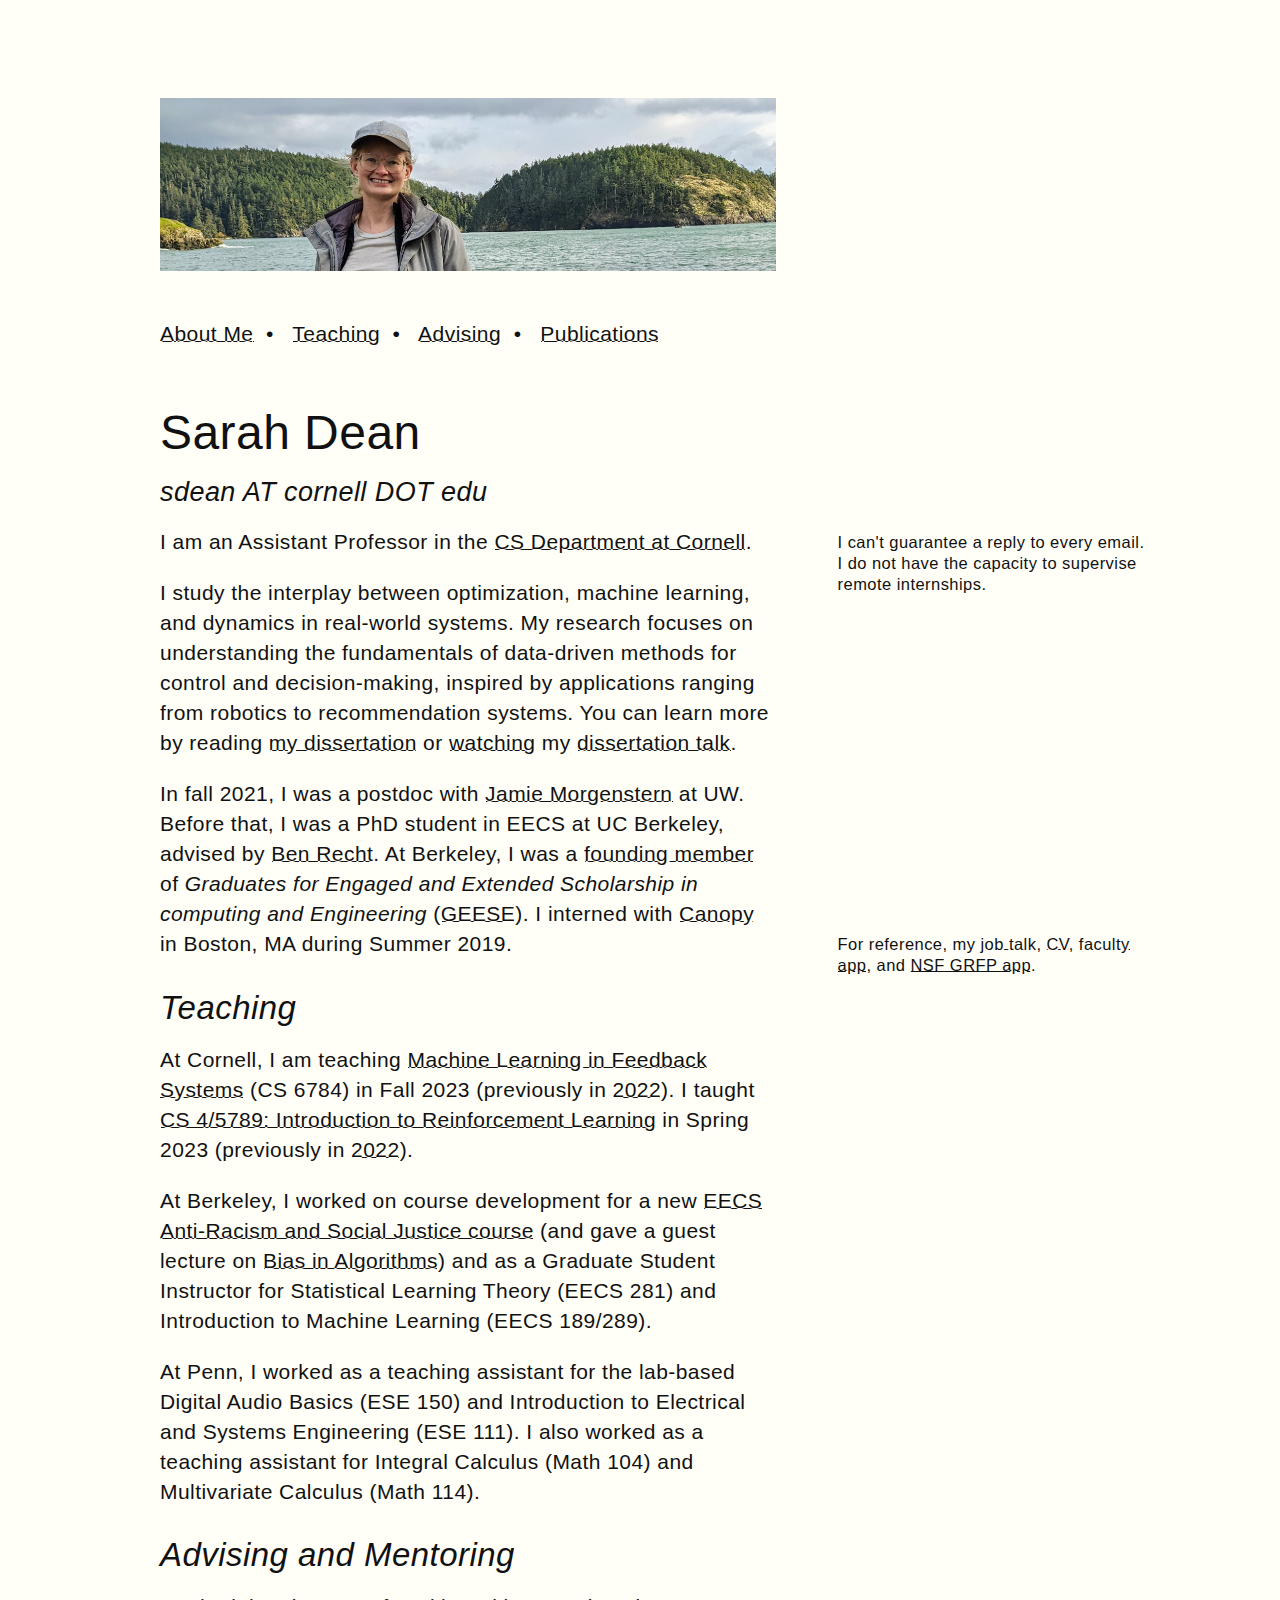
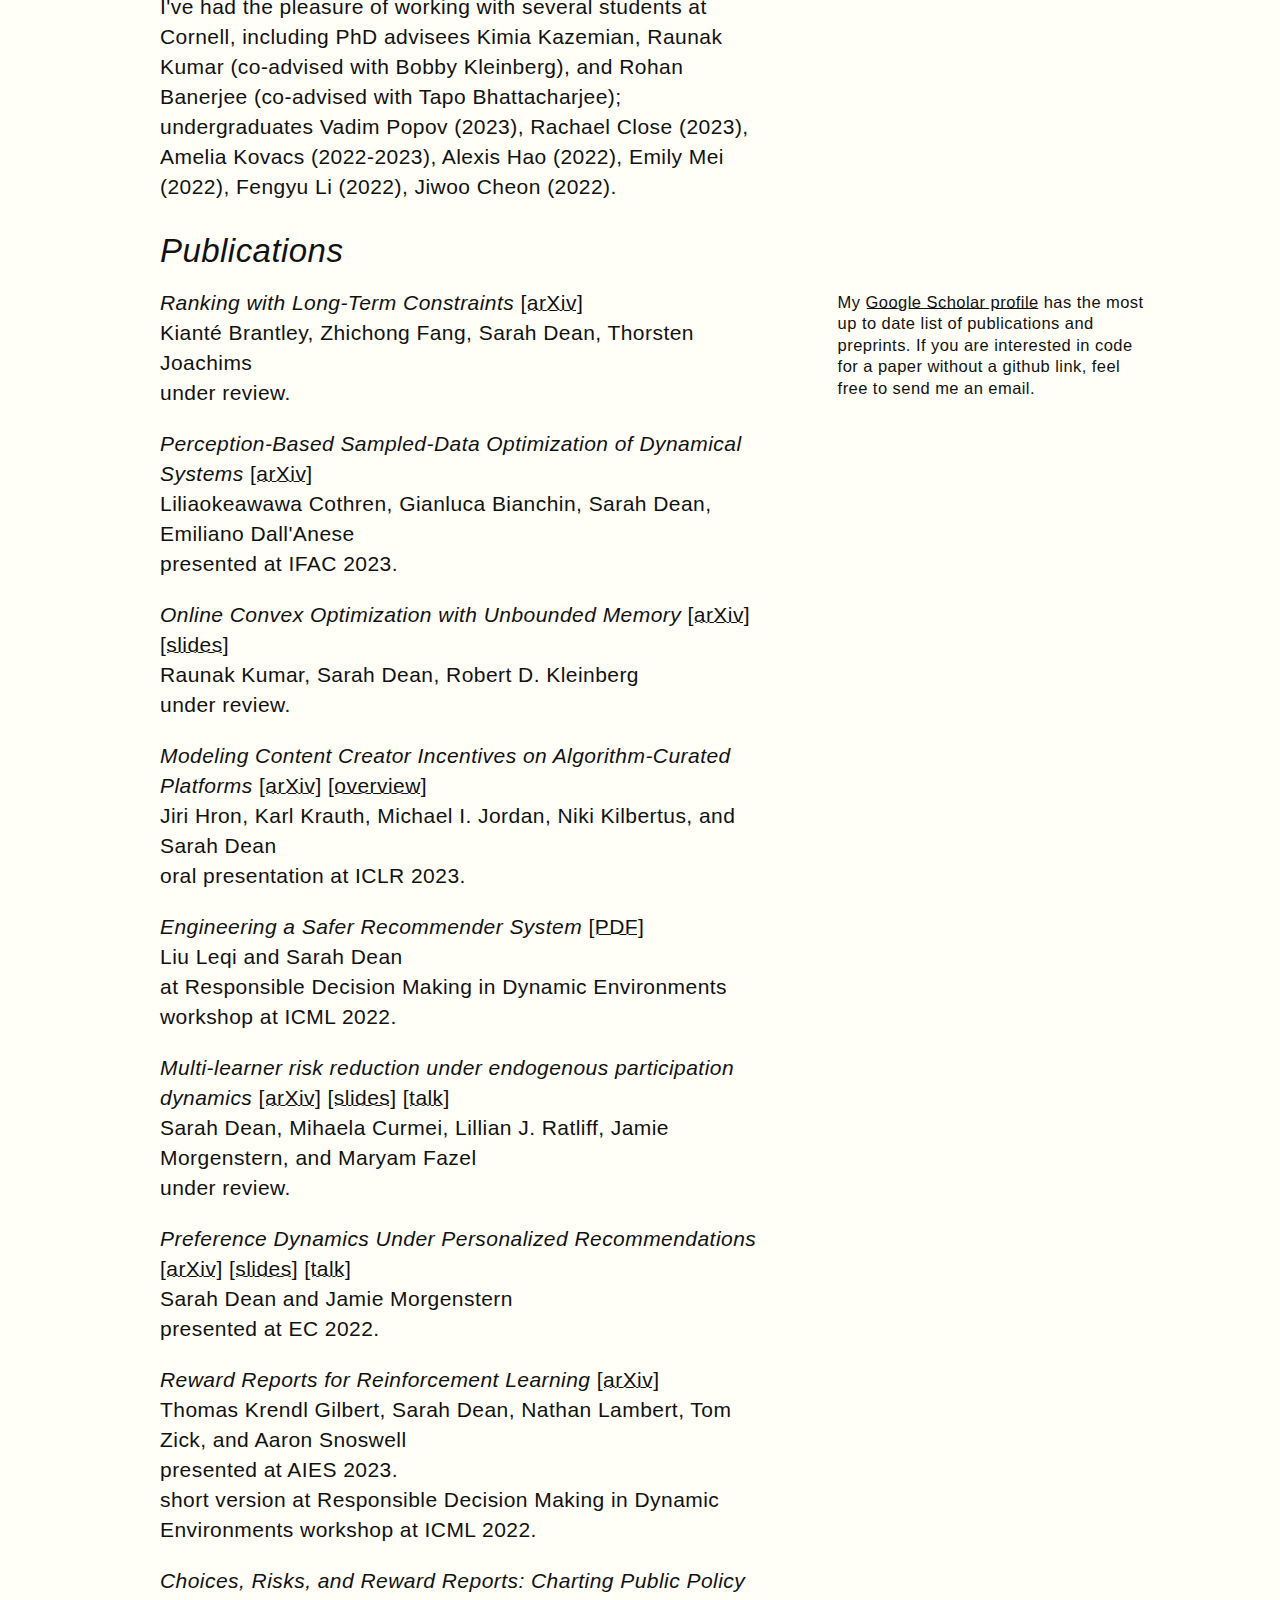
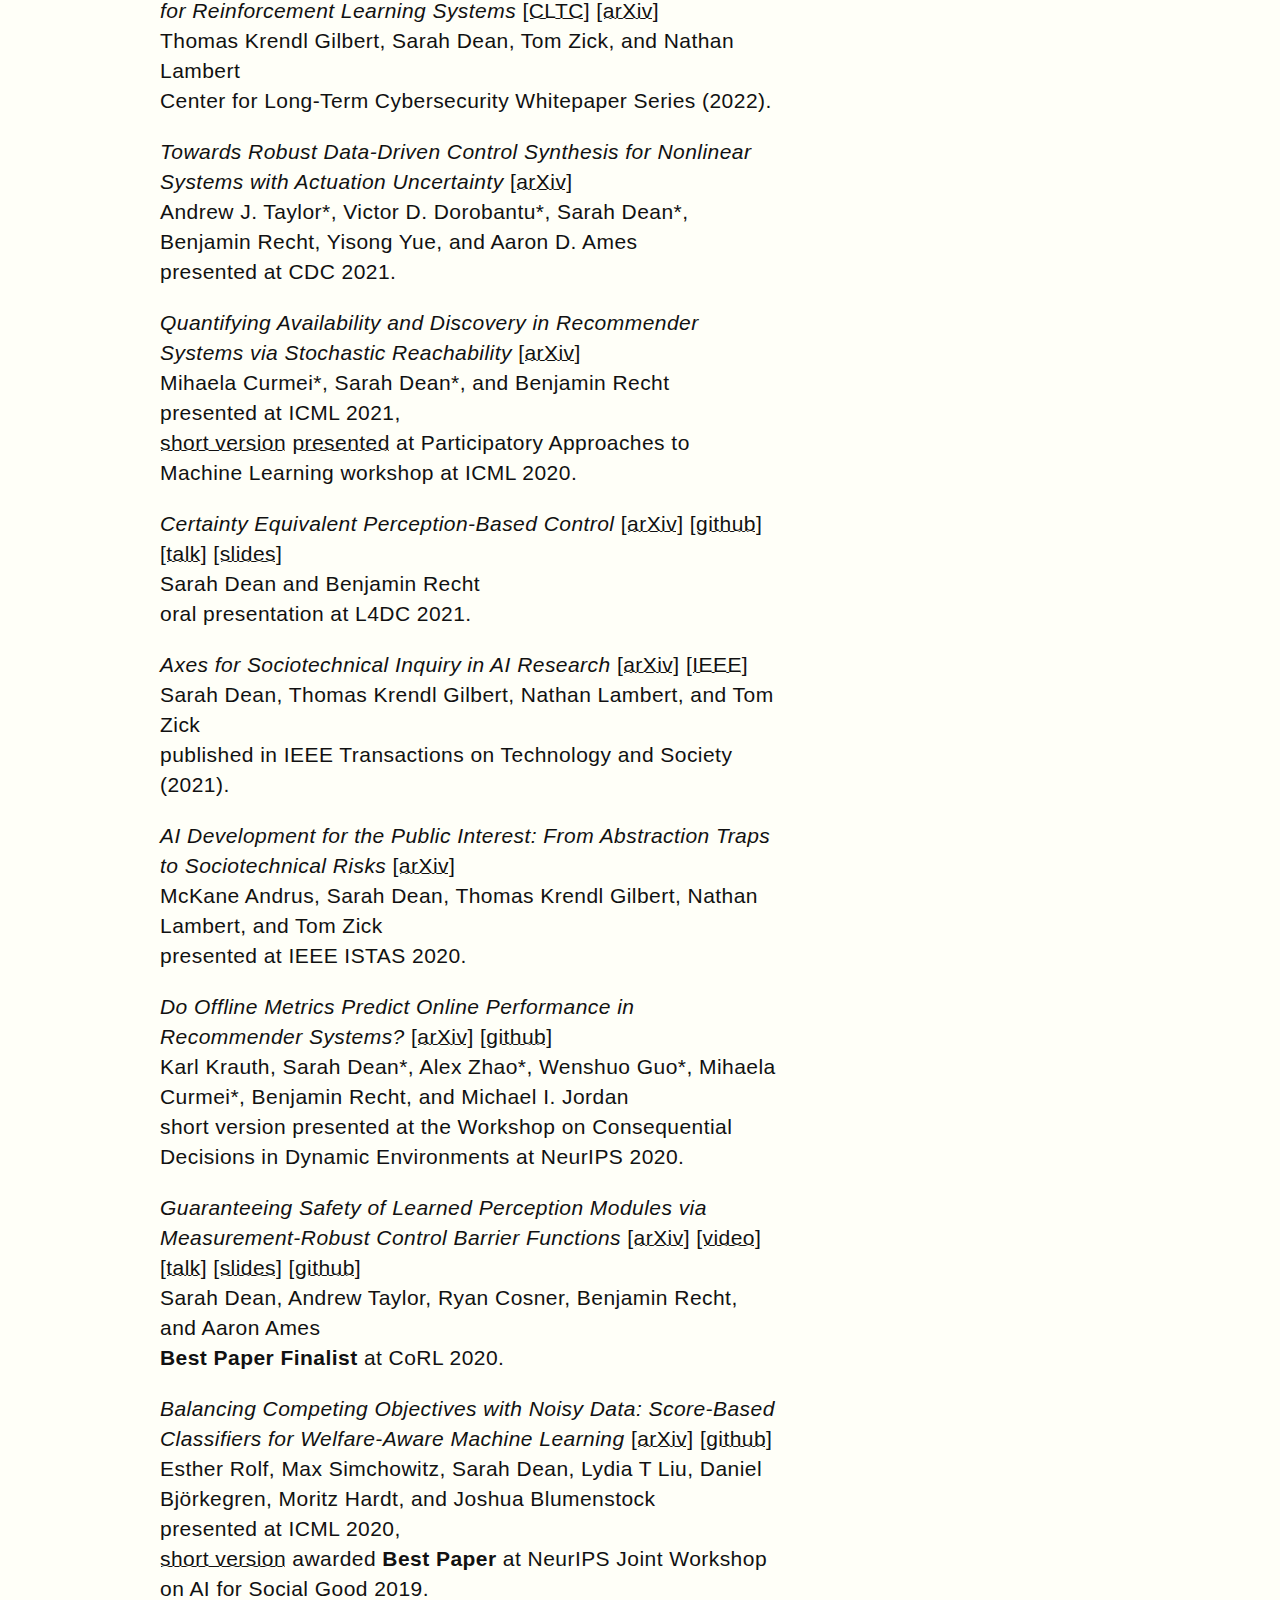
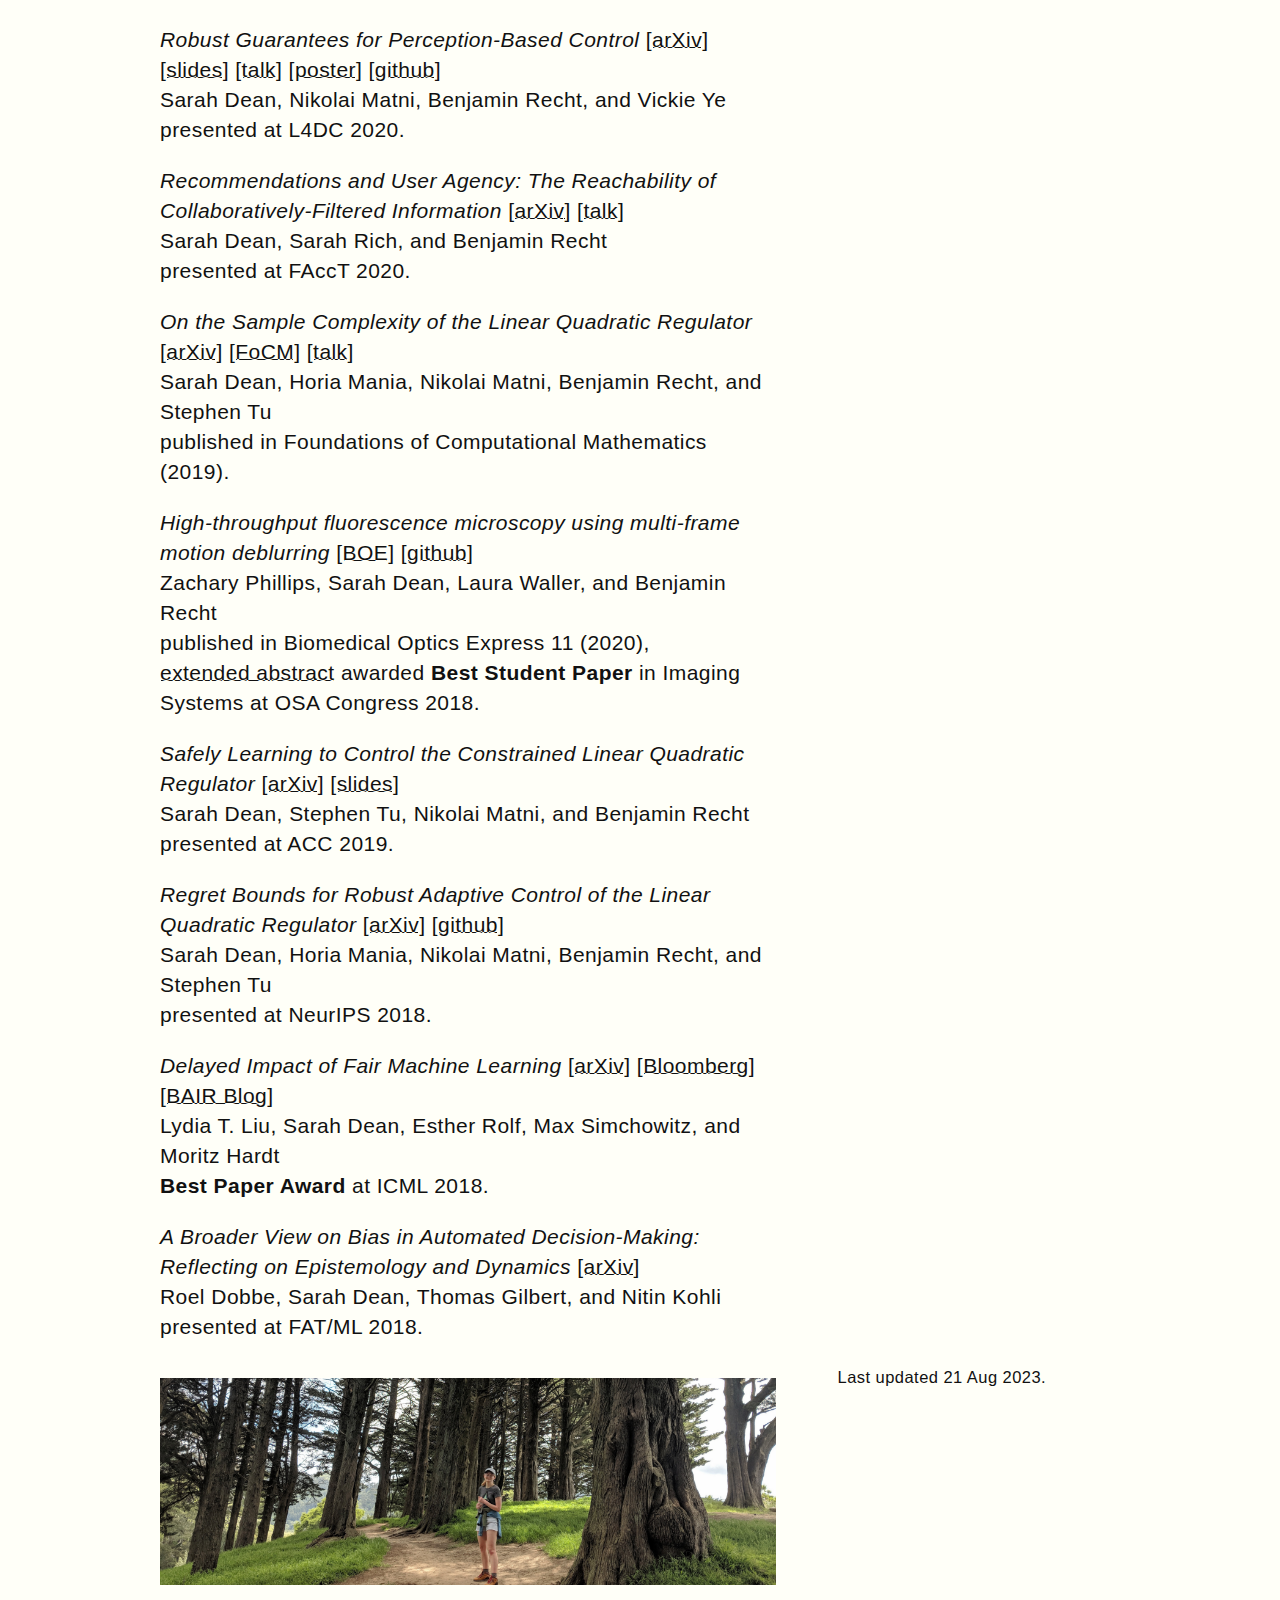
==== commit 7dbaee01: "update classes students and layout" ====
--- a/index.html
+++ b/index.html
@@ -14,14 +14,18 @@
             <figure>
           <img src="whidbey_croph.jpg" alt="Sarah Dean"/>
     </figure> 
-	 <h1>Sarah Dean</h1>
+    <p><a href="#about-me">About Me</a>&nbsp;&nbsp;&#x2022;&nbsp;&nbsp;
+    <a href="#teaching">Teaching</a>&nbsp;&nbsp;&#x2022;&nbsp;&nbsp;
+    <a href="#advising">Advising</a>&nbsp;&nbsp;&#x2022;&nbsp;&nbsp;
+    <a href="#pubs">Publications</a>
+	 <h1 id="about-me">Sarah Dean</h1></p>
 	 <!-- <hr> -->
      <p class="subtitle">sdean AT cornell DOT edu          
      </p>
 
 	<p> 
         <!-- <img src="whidbey.jpg" id="me" alt="Sarah Dean" />  -->
-        I <a href="https://www.engineering.cornell.edu/spotlights/sarah-dean-understanding-fundamentals-data-driven-methods-control-and-decision-making" target="_blank">recently joined</a> the CS Department at Cornell as an Assistant Professor. If you are interested in working with me, feel free to reach out!
+        I am an Assistant Professor in the <a href="https://www.engineering.cornell.edu/spotlights/sarah-dean-understanding-fundamentals-data-driven-methods-control-and-decision-making" target="_blank">CS Department at Cornell</a>.
         <label for="mn-email" class="margin-toggle">&#9432;</label>
         <input type="checkbox" id="mn-email" class="margin-toggle"/>
         <span class="marginnote">
@@ -57,10 +61,10 @@
 
 
 
-    <h2>Teaching</h2>
+    <h2 id="teaching">Teaching</h2>
 
     <p>At Cornell, 
-        I am teaching CS 6784-002: Machine Learning in Feedback Systems in Fall 2023 (previously in <a target="_blank" href="ml-feedback-sys.html">2022</a>).
+        I am teaching <a href="https://github.com/ml-feedback-sys/materials-f23/" target="_blank">Machine Learning in Feedback Systems</a> (CS 6784) in Fall 2023 (previously in <a target="_blank" href="ml-feedback-sys.html">2022</a>).
         I taught <a target="_blank" href="cs4789.html">CS 4/5789: Introduction to Reinforcement Learning</a> in Spring 2023 (previously in <a target="_blank" href="cs4789sp22.html">2022</a>).
         </p>
 
@@ -68,13 +72,13 @@
 
     <p>At Penn, I worked as a teaching assistant for the lab-based Digital Audio Basics (ESE 150) and Introduction to Electrical and Systems Engineering (ESE 111). I also worked as a teaching assistant for Integral Calculus (Math 104) and Multivariate Calculus (Math 114).</p>
 
-    <h2>Advising and Mentoring</h2>
+    <h2 id="advising">Advising and Mentoring</h2>
 
     <p>I've had the pleasure of working with several students at Cornell,
     including 
-    PhD advisees Kimia Kazemian and Raunak Kumar; undergraduates Amelia Kovacs (2022-2023), Alexis Hao (2022), Emily Mei (2022), Fengyu Li (2022), Jiwoo Cheon (2022).</p>
-
-    <h2>Publications</h2>
+    PhD advisees Kimia Kazemian, Raunak Kumar (co-advised with Bobby Kleinberg), and Rohan Banerjee (co-advised with Tapo Bhattacharjee); undergraduates Vadim Popov (2023), Rachael Close (2023), Amelia Kovacs (2022-2023), Alexis Hao (2022), Emily Mei (2022), Fengyu Li (2022), Jiwoo Cheon (2022).</p>
+
+    <h2 id="pubs">Publications</h2>
 
     <p>
     <label for="mn-pub" class="margin-toggle">&#9432;</label>
@@ -85,10 +89,17 @@
     </span> </p>
 
     <p>
+        <i>Ranking with Long-Term Constraints</i> [<a href='https://arxiv.org/abs/2307.04923' target="_blank">arXiv</a>]
+        <br>
+        Kianté Brantley, Zhichong Fang, Sarah Dean, Thorsten Joachims<br>
+        under review.
+    </p>
+
+    <p>
         <i>Perception-Based Sampled-Data Optimization of Dynamical Systems</i> [<a href='https://arxiv.org/abs/2211.10020' target="_blank">arXiv</a>]
         <br>
         Liliaokeawawa Cothren, Gianluca Bianchin, Sarah Dean, Emiliano Dall'Anese<br>
-        to appear at IFAC 2023.
+        presented at IFAC 2023.
     </p>
 
     <p>
@@ -131,7 +142,7 @@
         <i>Reward Reports for Reinforcement Learning</i> [<a href='https://arxiv.org/abs/2204.10817' target="_blank">arXiv</a>]
         <br>
         Thomas Krendl Gilbert, Sarah Dean, Nathan Lambert, Tom Zick, and Aaron Snoswell<br>
-        to appear at AIES 2023.<br>
+        presented at AIES 2023.<br>
         short version at Responsible Decision Making in Dynamic Environments workshop at ICML 2022.
     </p>
 
@@ -278,7 +289,7 @@
     <label for="mn-update" class="margin-toggle">&#9432;</label>
     <input type="checkbox" id="mn-update" class="margin-toggle"/>
     <span class="marginnote">
-     Last updated 25 Jan 2023. 
+     Last updated 21 Aug 2023. 
     </span>  
     </p>
 
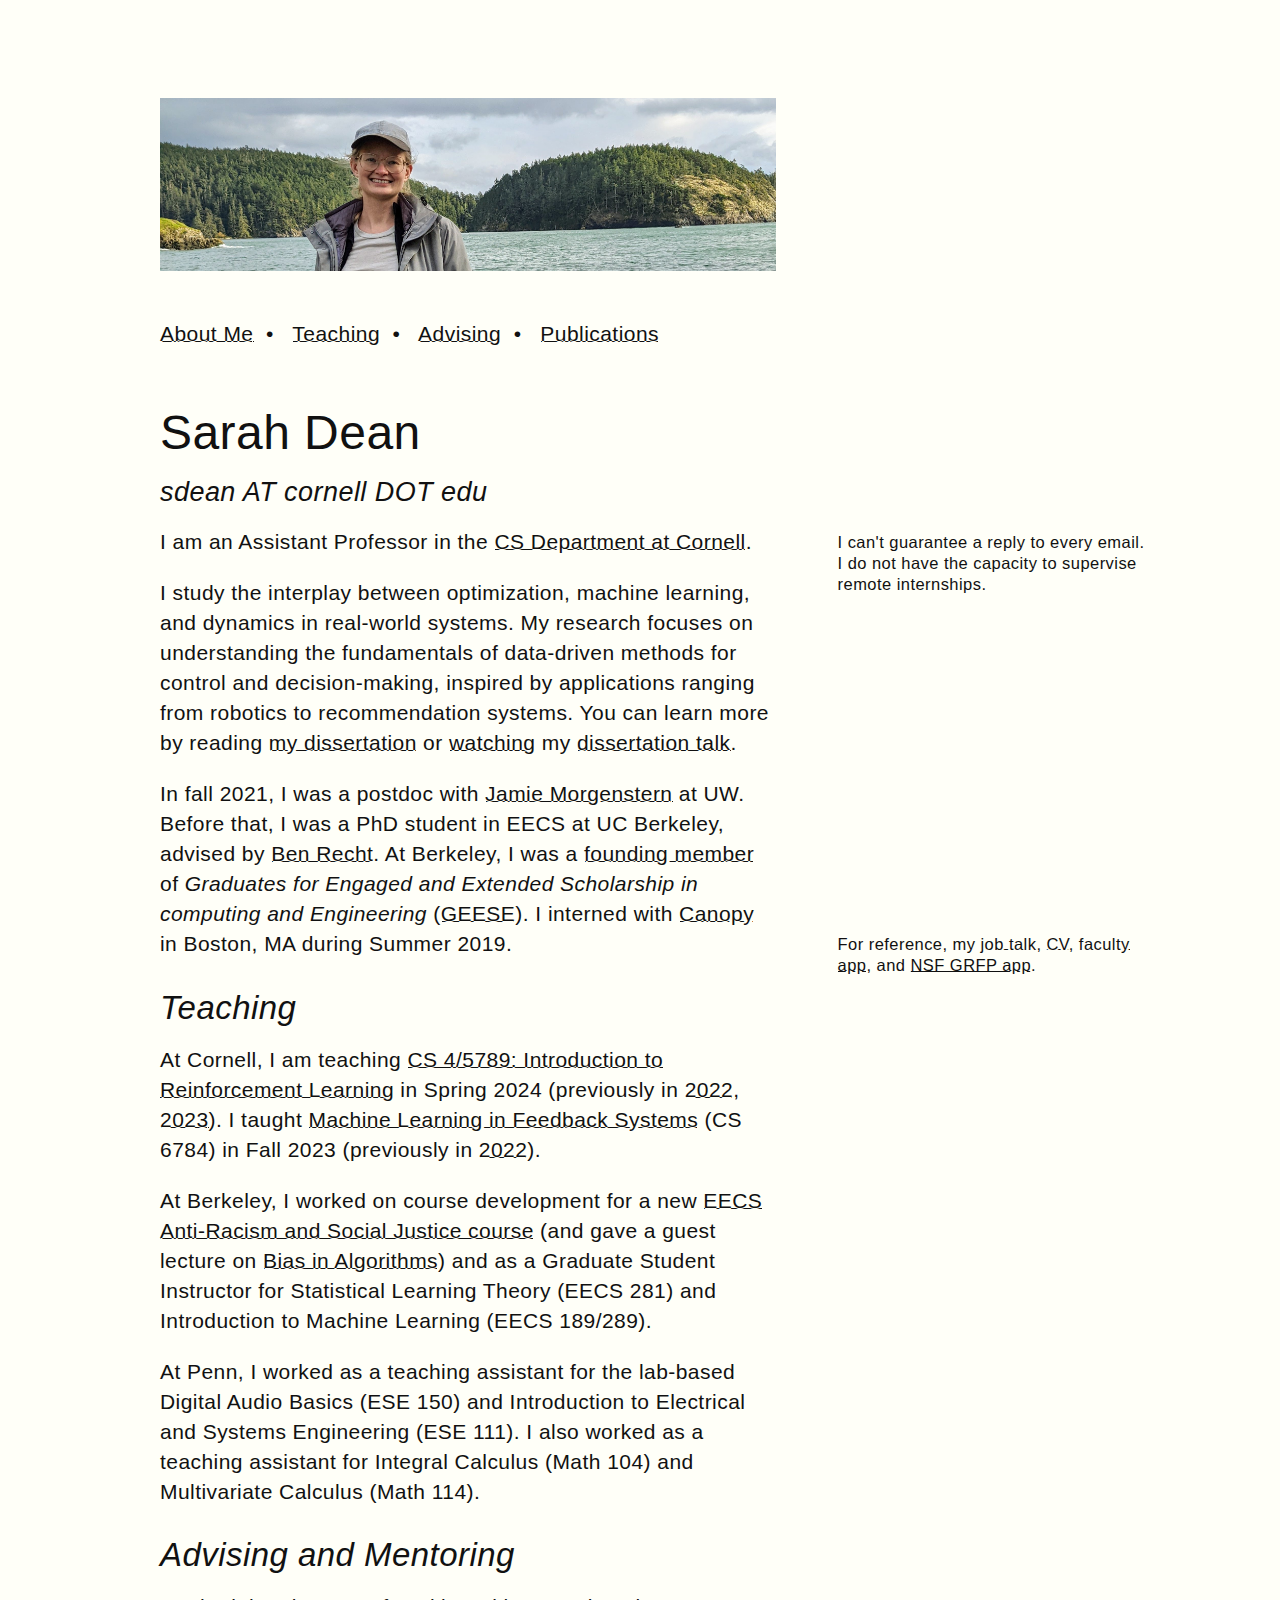
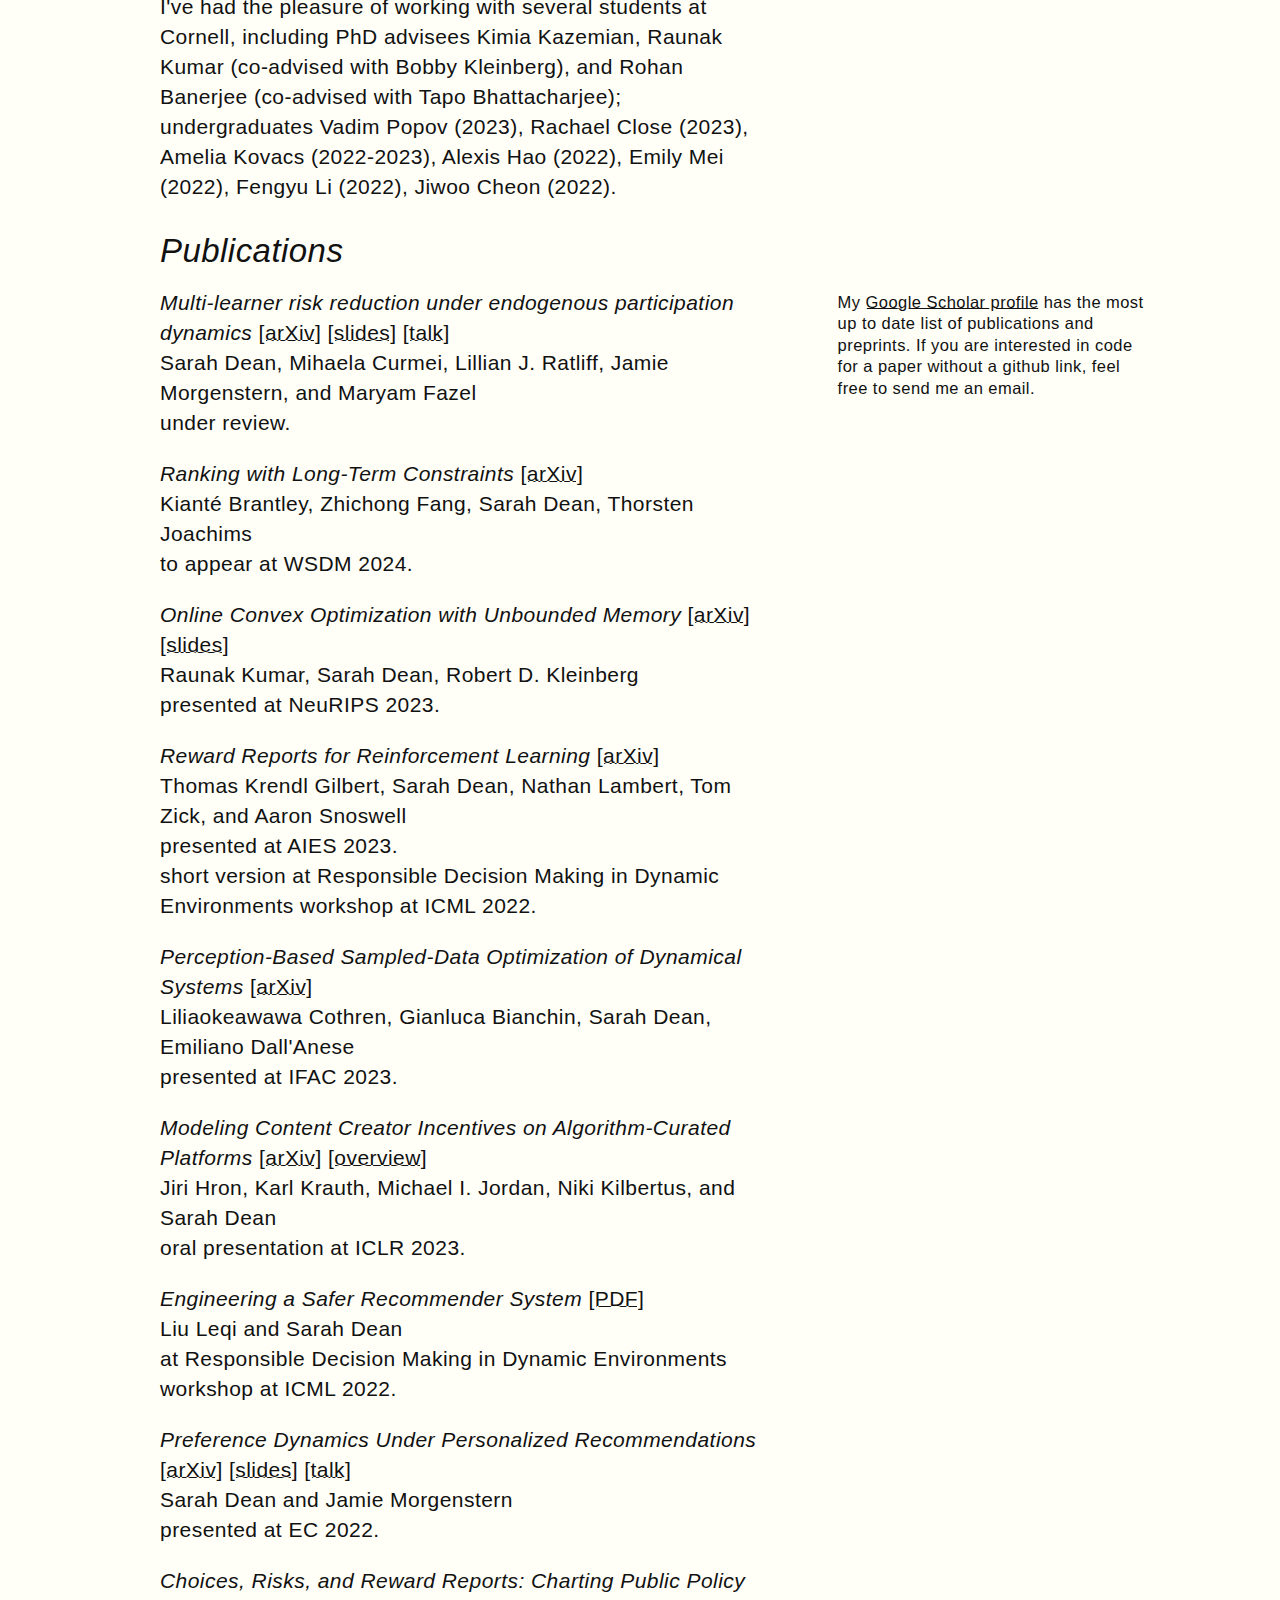
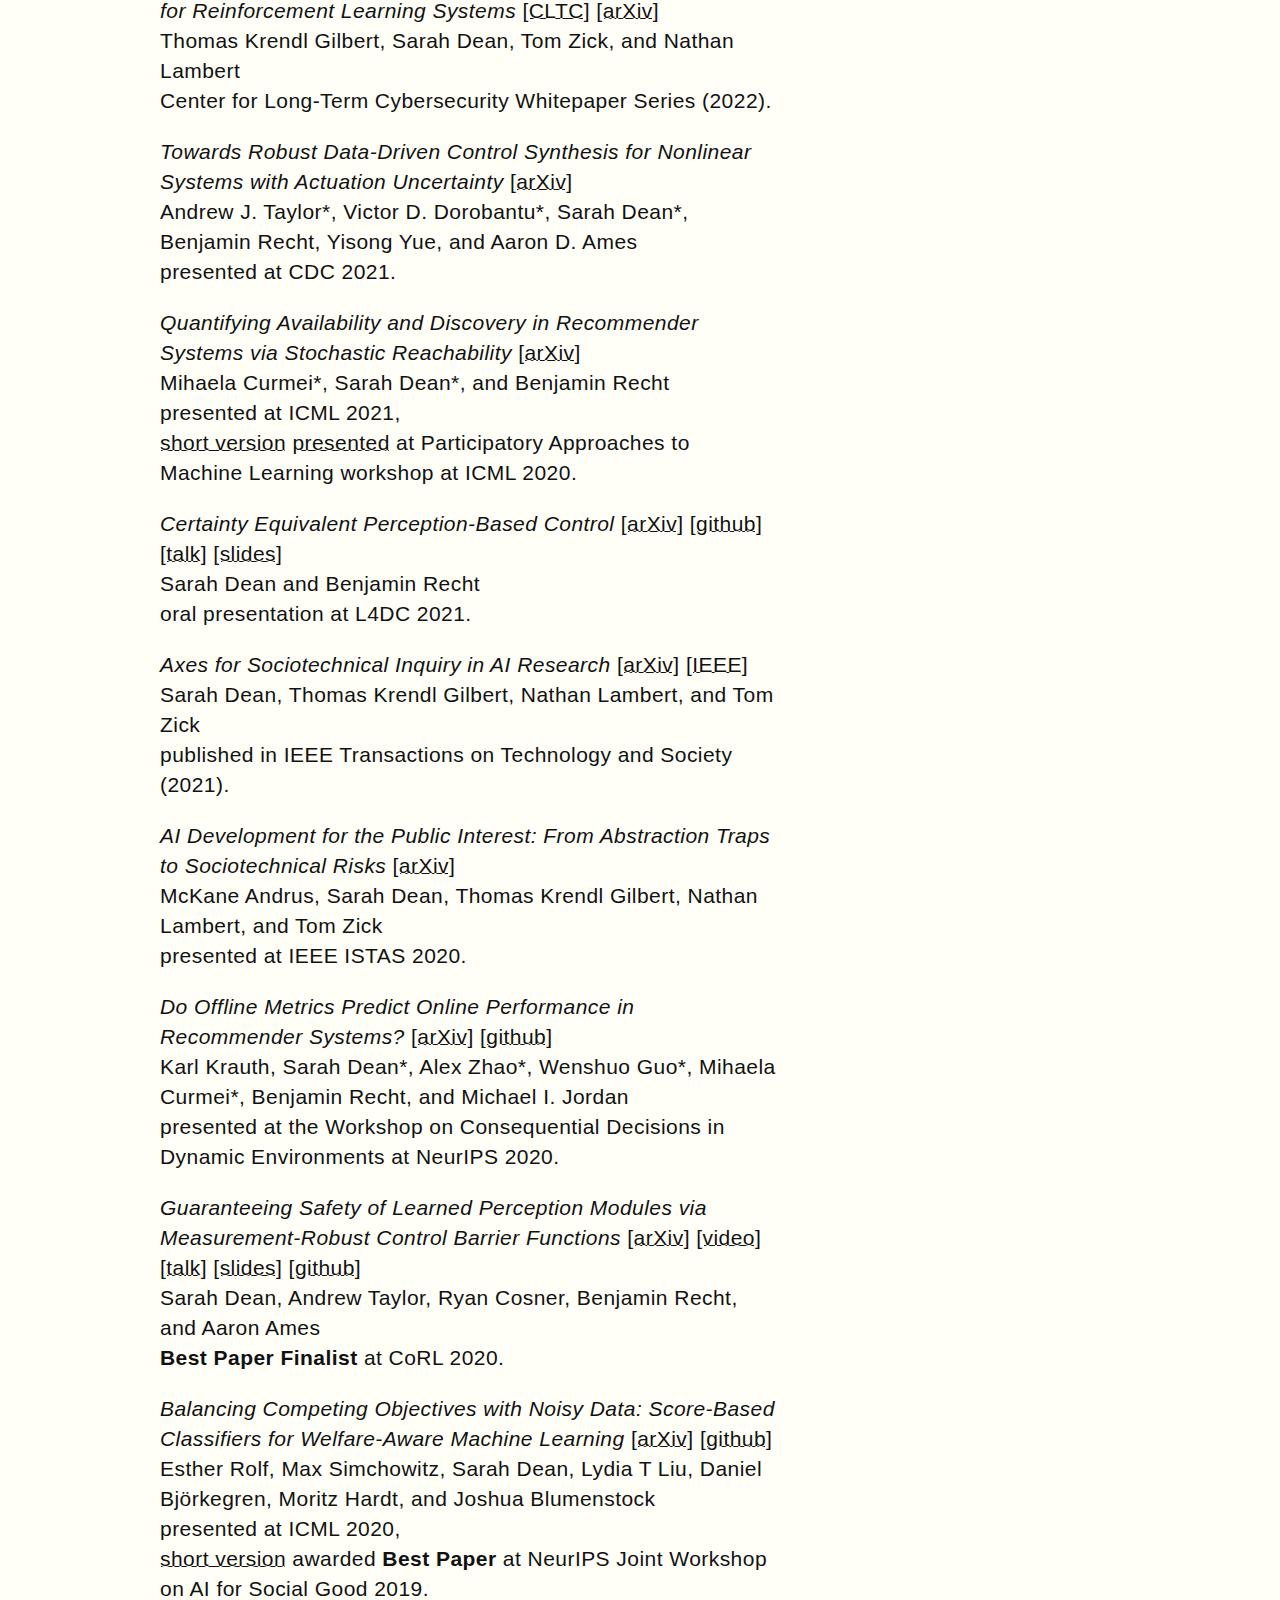
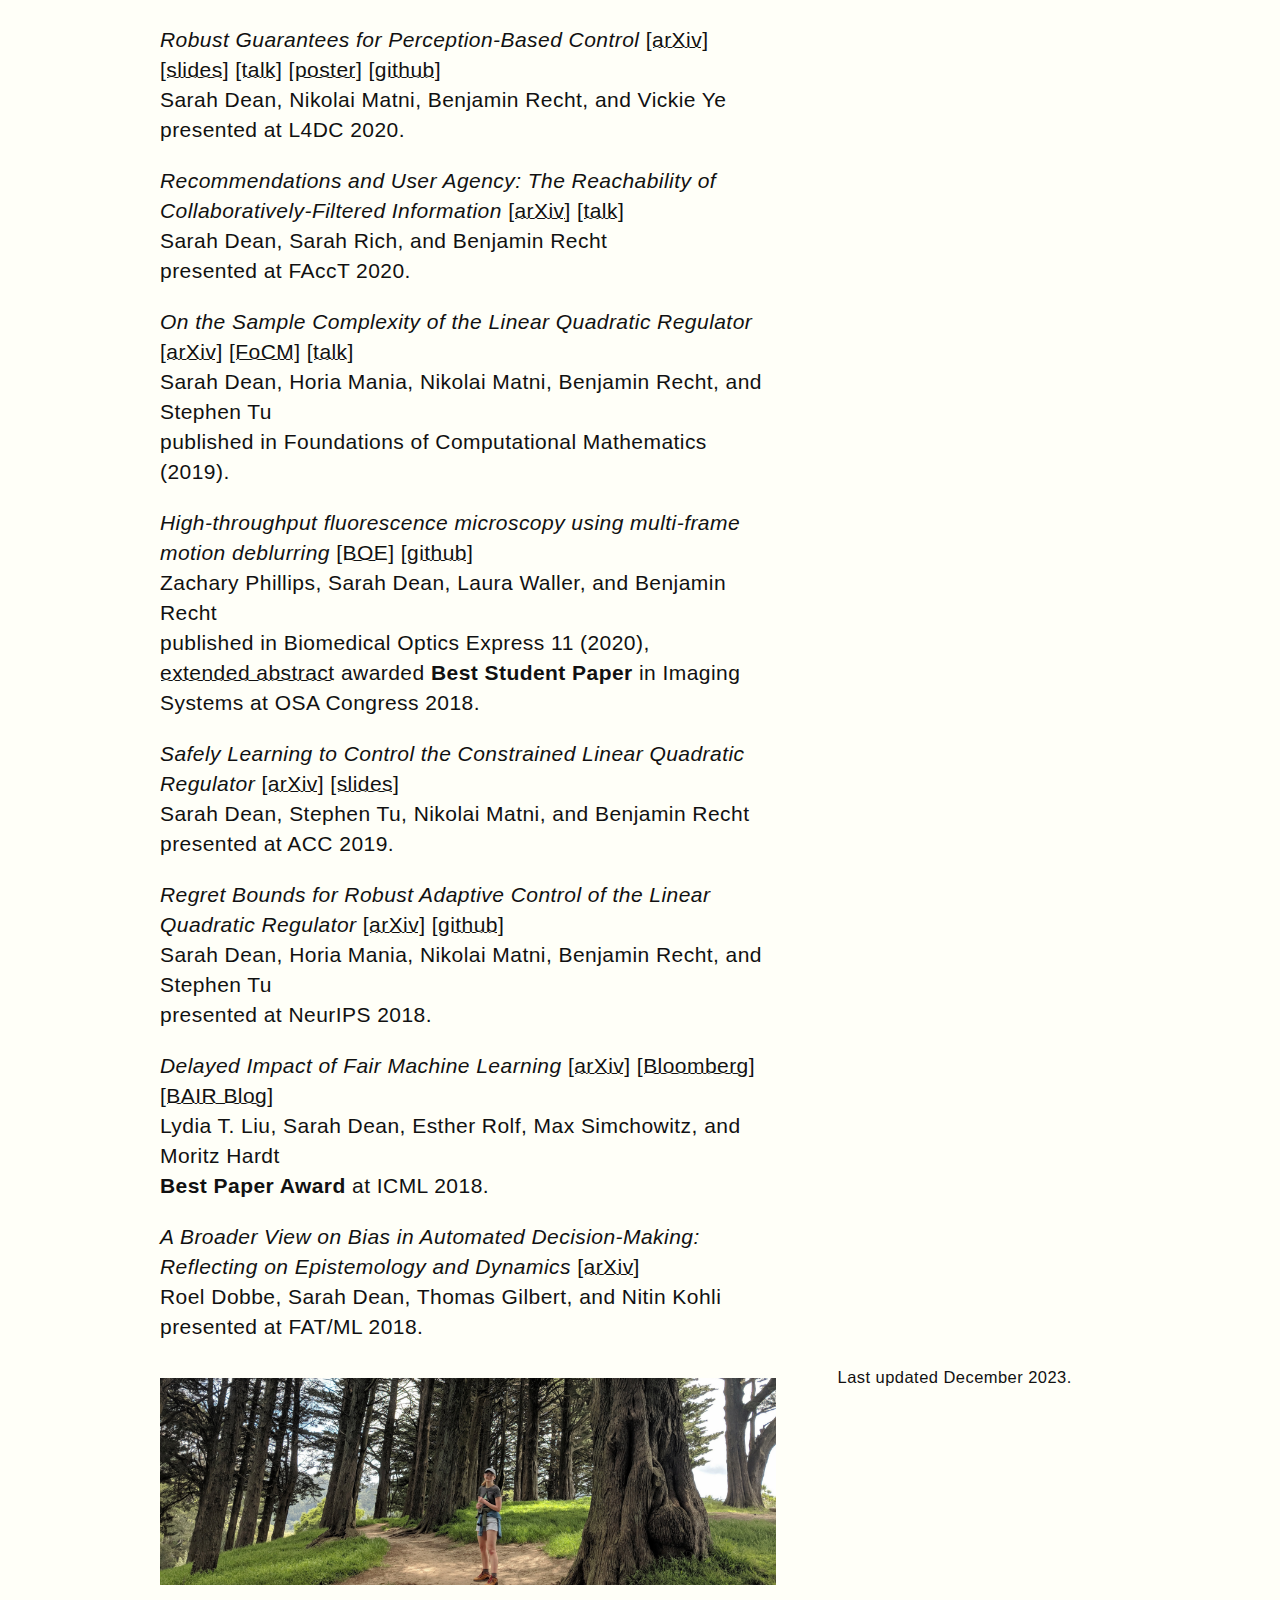
==== commit 8b187ad5: "update" ====
--- a/index.html
+++ b/index.html
@@ -64,9 +64,9 @@
     <h2 id="teaching">Teaching</h2>
 
     <p>At Cornell, 
-        I am teaching <a href="https://github.com/ml-feedback-sys/materials-f23/" target="_blank">Machine Learning in Feedback Systems</a> (CS 6784) in Fall 2023 (previously in <a target="_blank" href="ml-feedback-sys.html">2022</a>).
-        I taught <a target="_blank" href="cs4789.html">CS 4/5789: Introduction to Reinforcement Learning</a> in Spring 2023 (previously in <a target="_blank" href="cs4789sp22.html">2022</a>).
-        </p>
+        I am teaching <a target="_blank" href="cs4789.html">CS 4/5789: Introduction to Reinforcement Learning</a> in Spring 2024 (previously in <a target="_blank" href="cs4789sp22.html">2022</a>, <a target="_blank" href="cs4789.html">2023</a>).
+        I taught <a href="https://github.com/ml-feedback-sys/materials-f23/" target="_blank">Machine Learning in Feedback Systems</a> (CS 6784) in Fall 2023 (previously in <a target="_blank" href="ml-feedback-sys.html">2022</a>).
+    </p>
 
     <p>At Berkeley, I worked on course development for a new <a href='https://bcourses.berkeley.edu/courses/1503123' target="_blank">EECS Anti-Racism and Social Justice course</a> (and gave a guest lecture on <a target="_blank" href="https://slides.com/sarahdean-2/bias-in-algorithms">Bias in Algorithms</a>) and as a Graduate Student Instructor for Statistical Learning Theory (EECS 281) and Introduction to Machine Learning (EECS 189/289).</p>
 
@@ -88,54 +88,26 @@
     If you are interested in code for a paper without a github link, feel free to send me an email.
     </span> </p>
 
-    <p>
-        <i>Ranking with Long-Term Constraints</i> [<a href='https://arxiv.org/abs/2307.04923' target="_blank">arXiv</a>]
-        <br>
-        Kianté Brantley, Zhichong Fang, Sarah Dean, Thorsten Joachims<br>
-        under review.
-    </p>
-
-    <p>
-        <i>Perception-Based Sampled-Data Optimization of Dynamical Systems</i> [<a href='https://arxiv.org/abs/2211.10020' target="_blank">arXiv</a>]
-        <br>
-        Liliaokeawawa Cothren, Gianluca Bianchin, Sarah Dean, Emiliano Dall'Anese<br>
-        presented at IFAC 2023.
-    </p>
-
-    <p>
-        <i>Online Convex Optimization with Unbounded Memory</i> [<a href='https://arxiv.org/abs/2210.09903' target="_blank">arXiv</a>] [<a href='https://slides.com/sarahdean-2/oco-unbounded-memory' target="_blank">slides</a>]
-        <br>
-        Raunak Kumar, Sarah Dean, Robert D. Kleinberg<br>
-        under review.
-    </p>
-
-    <p>
-        <i>Modeling Content Creator Incentives on Algorithm-Curated Platforms</i> [<a href='https://arxiv.org/abs/2206.13102' target="_blank">arXiv</a>] [<a href='https://montrealethics.ai/modeling-content-creator-incentives-on-algorithm-curated-platforms/ ' target="_blank">overview</a>]
-        <br>
-        Jiri Hron, Karl Krauth, Michael I. Jordan, Niki Kilbertus, and Sarah Dean<br>
-        oral presentation at ICLR 2023.
-    </p>
-
-    <p>
-        <i>Engineering a Safer Recommender System</i>  [<a href="https://responsibledecisionmaking.github.io/assets/pdf/papers/30.pdf" target="_blank">PDF</a>]
-        <br>
-        Liu Leqi and Sarah Dean<br>
-        at Responsible Decision Making in Dynamic Environments workshop at ICML 2022.
-    </p>
-
-    <p>
-        <i>Multi-learner risk reduction under endogenous participation dynamics</i> [<a href='https://arxiv.org/abs/2206.02667' target="_blank">arXiv</a>] [<a href='https://slides.com/sarahdean-2/l4dc' target="_blank">slides</a>] [<a href='https://youtu.be/-VUjaIdDZ3w?t=10037' target="_blank">talk</a>]
+
+    <p>
+        <i>Multi-learner risk reduction under endogenous participation dynamics</i> [<a href='https://arxiv.org/abs/2206.02667' target="_blank">arXiv</a>] [<a href='https://slides.com/sarahdean-2/l4dc' target="_blank">slides</a>] [<a href='https://www.youtube.com/watch?v=DYqB6hO9yDg' target="_blank">talk</a>]
         <br>
         Sarah Dean, Mihaela Curmei, Lillian J. Ratliff, Jamie Morgenstern, and Maryam Fazel<br>
         under review.
     </p>
 
     <p>
-        <i>Preference Dynamics Under Personalized Recommendations</i> [<a href='https://arxiv.org/abs/2205.13026' target="_blank">arXiv</a>] [<a href='https://slides.com/sarahdean-2/l4dc' target="_blank">slides</a>] [<a href='https://youtu.be/-VUjaIdDZ3w?t=10037' target="_blank">talk</a>]
-
-        <br>
-        Sarah Dean and Jamie Morgenstern<br>
-        presented at EC 2022.<br>
+        <i>Ranking with Long-Term Constraints</i> [<a href='https://arxiv.org/abs/2307.04923' target="_blank">arXiv</a>]
+        <br>
+        Kianté Brantley, Zhichong Fang, Sarah Dean, Thorsten Joachims<br>
+        to appear at WSDM 2024.
+    </p>
+
+    <p>
+        <i>Online Convex Optimization with Unbounded Memory</i> [<a href='https://arxiv.org/abs/2210.09903' target="_blank">arXiv</a>] [<a href='https://slides.com/sarahdean-2/oco-unbounded-memory' target="_blank">slides</a>]
+        <br>
+        Raunak Kumar, Sarah Dean, Robert D. Kleinberg<br>
+        presented at NeuRIPS 2023.
     </p>
 
     <p>
@@ -144,6 +116,36 @@
         Thomas Krendl Gilbert, Sarah Dean, Nathan Lambert, Tom Zick, and Aaron Snoswell<br>
         presented at AIES 2023.<br>
         short version at Responsible Decision Making in Dynamic Environments workshop at ICML 2022.
+    </p>
+
+    <p>
+        <i>Perception-Based Sampled-Data Optimization of Dynamical Systems</i> [<a href='https://arxiv.org/abs/2211.10020' target="_blank">arXiv</a>]
+        <br>
+        Liliaokeawawa Cothren, Gianluca Bianchin, Sarah Dean, Emiliano Dall'Anese<br>
+        presented at IFAC 2023.
+    </p>
+
+    <p>
+        <i>Modeling Content Creator Incentives on Algorithm-Curated Platforms</i> [<a href='https://arxiv.org/abs/2206.13102' target="_blank">arXiv</a>] [<a href='https://montrealethics.ai/modeling-content-creator-incentives-on-algorithm-curated-platforms/ ' target="_blank">overview</a>]
+        <br>
+        Jiri Hron, Karl Krauth, Michael I. Jordan, Niki Kilbertus, and Sarah Dean<br>
+        oral presentation at ICLR 2023.
+    </p>
+
+    <p>
+        <i>Engineering a Safer Recommender System</i>  [<a href="https://responsibledecisionmaking.github.io/assets/pdf/papers/30.pdf" target="_blank">PDF</a>]
+        <br>
+        Liu Leqi and Sarah Dean<br>
+        at Responsible Decision Making in Dynamic Environments workshop at ICML 2022.
+    </p>
+
+
+    <p>
+        <i>Preference Dynamics Under Personalized Recommendations</i> [<a href='https://arxiv.org/abs/2205.13026' target="_blank">arXiv</a>] [<a href='https://slides.com/sarahdean-2/user-dynamics-ml-sys' target="_blank">slides</a>] [<a href='https://www.youtube.com/watch?v=DYqB6hO9yDg' target="_blank">talk</a>]
+
+        <br>
+        Sarah Dean and Jamie Morgenstern<br>
+        presented at EC 2022.<br>
     </p>
 
     <p>
@@ -202,7 +204,7 @@
         [<a href='https://github.com/berkeley-reclab/RecLab' target="_blank">github</a>]
         <br>
         Karl Krauth, Sarah Dean*, Alex Zhao*, Wenshuo Guo*, Mihaela Curmei*, Benjamin Recht, and Michael I. Jordan<br>
-        short version presented at the Workshop on Consequential Decisions in Dynamic Environments at NeurIPS 2020.
+        presented at the Workshop on Consequential Decisions in Dynamic Environments at NeurIPS 2020.
     </p>
 
     <p>
@@ -289,7 +291,7 @@
     <label for="mn-update" class="margin-toggle">&#9432;</label>
     <input type="checkbox" id="mn-update" class="margin-toggle"/>
     <span class="marginnote">
-     Last updated 21 Aug 2023. 
+     Last updated December 2023. 
     </span>  
     </p>
 
